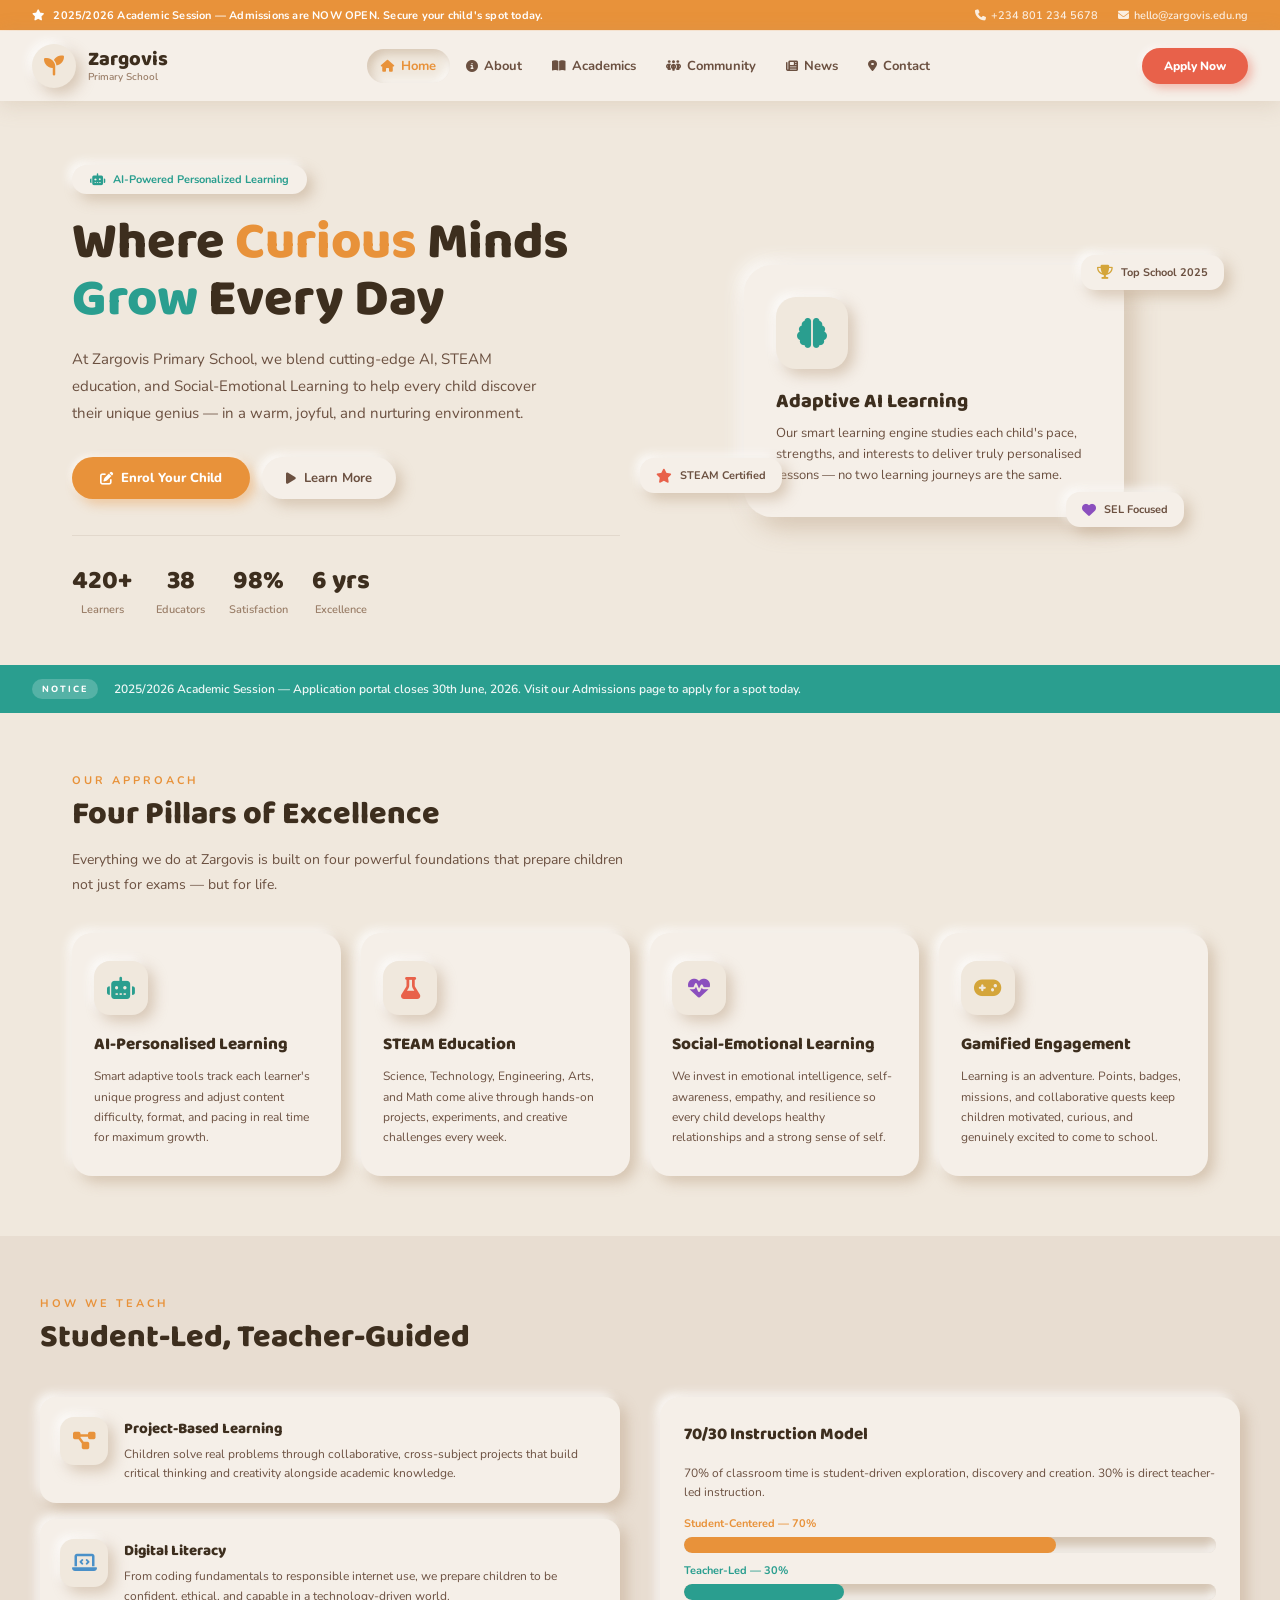
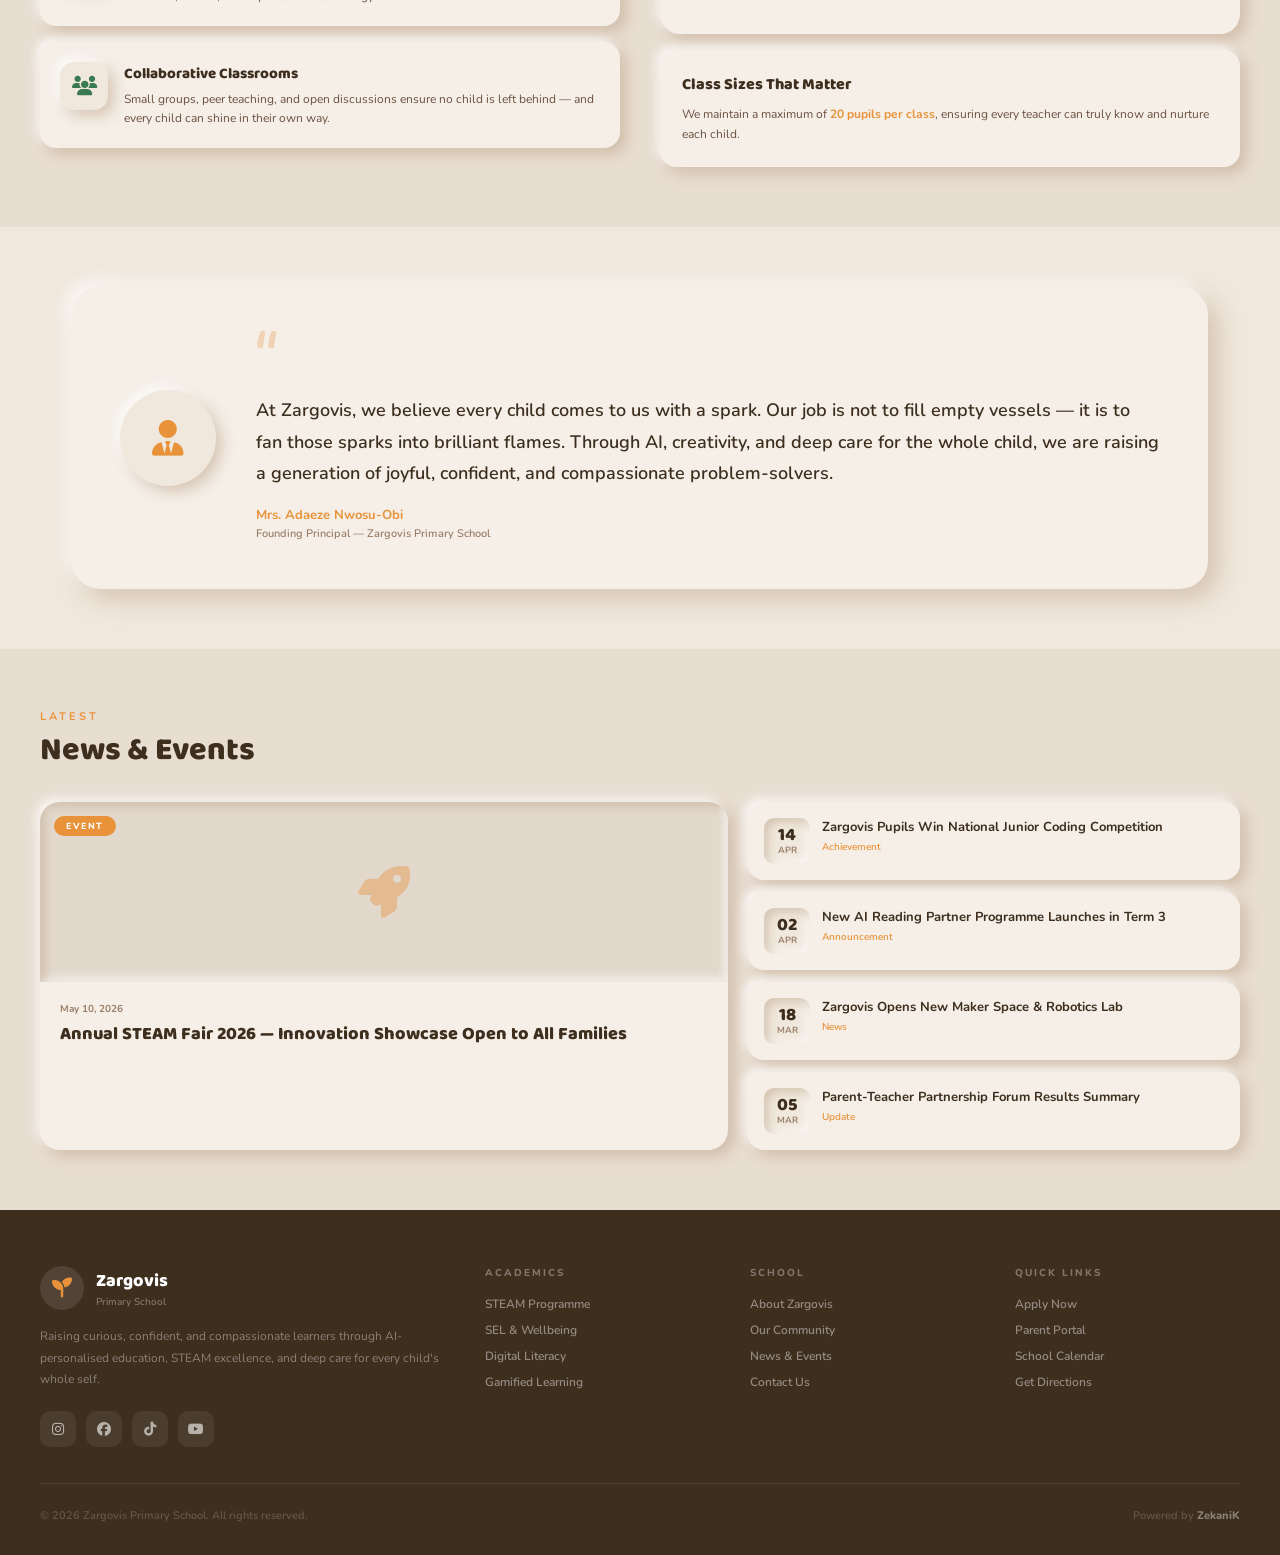
==== index.html @ d661b5c8 "Update and rename index (6).html to index.html" ====
<!DOCTYPE html>
<html lang="en">
<head>
<meta charset="UTF-8"/>
<meta name="viewport" content="width=device-width, initial-scale=1.0"/>
<title>Zargovis Primary School</title>
<link rel="preconnect" href="https://fonts.googleapis.com">
<link href="https://fonts.googleapis.com/css2?family=Nunito:wght@400;500;600;700;800;900&family=Baloo+2:wght@400;500;600;700;800&display=swap" rel="stylesheet">
<link rel="stylesheet" href="https://cdnjs.cloudflare.com/ajax/libs/font-awesome/6.5.0/css/all.min.css">

<style>
:root {
  --bg: #f0e8dd;
  --bg-deep: #e8ddd1;
  --surface: #f5efe8;
  --sunken: #e2d8cc;
  --shadow-light: rgba(255,255,255,0.85);
  --shadow-dark: rgba(180,150,120,0.45);

  --amber: #E8923A;
  --amber-dark: #c9771f;
  --coral: #E8614A;
  --coral-light: #f0836c;
  --teal: #2A9E8F;
  --teal-light: #3db8a8;
  --gold: #D4A53A;
  --gold-light: #e8c060;
  --sky: #4A90C8;
  --sky-light: #6aaee0;
  --plum: #8B4FBE;
  --plum-light: #a86ed4;
  --forest: #3A7A52;
  --forest-light: #52a870;

  --text: #3D2E1E;
  --text-med: #6B5040;
  --text-light: #9A7E68;

  --neu-radius: 16px;
  --neu-sm: 10px;
  --neu-lg: 24px;
  --nav-h: 70px;

  /* Neumorphism mixin values */
  --neu-out: 6px 6px 14px var(--shadow-dark), -4px -4px 10px var(--shadow-light);
  --neu-in: inset 4px 4px 10px var(--shadow-dark), inset -3px -3px 8px var(--shadow-light);
  --neu-out-lg: 10px 10px 24px var(--shadow-dark), -6px -6px 16px var(--shadow-light);
  --neu-press: inset 5px 5px 12px var(--shadow-dark), inset -3px -3px 8px var(--shadow-light);
}

*, *::before, *::after { box-sizing: border-box; margin: 0; padding: 0; }

html { scroll-behavior: smooth; }

body {
  font-family: 'Nunito', sans-serif;
  background: var(--bg);
  color: var(--text);
  overflow-x: hidden;
  min-height: 100vh;
}

/* ═══════════════════════════════════
   UTILITY
═══════════════════════════════════ */
.neu-card {
  background: var(--surface);
  border-radius: var(--neu-radius);
  box-shadow: var(--neu-out);
}
.neu-inset {
  background: var(--sunken);
  border-radius: var(--neu-sm);
  box-shadow: var(--neu-in);
}
.eyebrow {
  font-size: 11px;
  font-weight: 700;
  letter-spacing: 3px;
  text-transform: uppercase;
  color: var(--amber);
  margin-bottom: 8px;
}
.section-title {
  font-family: 'Baloo 2', cursive;
  font-size: 32px;
  font-weight: 800;
  color: var(--text);
  line-height: 1.2;
  margin-bottom: 12px;
}
.section-sub {
  font-size: 14px;
  color: var(--text-med);
  line-height: 1.8;
  max-width: 560px;
}
.btn-primary {
  display: inline-flex;
  align-items: center;
  gap: 8px;
  background: var(--amber);
  color: #fff;
  border: none;
  border-radius: 50px;
  padding: 12px 28px;
  font-family: 'Nunito', sans-serif;
  font-size: 13px;
  font-weight: 800;
  cursor: pointer;
  box-shadow: 5px 5px 12px rgba(232,146,58,0.4), -2px -2px 6px rgba(255,255,255,0.7);
  transition: all 0.2s;
  text-decoration: none;
}
.btn-primary:hover { background: var(--amber-dark); transform: translateY(-1px); box-shadow: 7px 7px 18px rgba(232,146,58,0.45), -3px -3px 8px rgba(255,255,255,0.7); }
.btn-primary:active { transform: translateY(0); box-shadow: var(--neu-press); }

.btn-ghost {
  display: inline-flex;
  align-items: center;
  gap: 8px;
  background: var(--surface);
  color: var(--text-med);
  border: none;
  border-radius: 50px;
  padding: 11px 24px;
  font-family: 'Nunito', sans-serif;
  font-size: 13px;
  font-weight: 700;
  cursor: pointer;
  box-shadow: var(--neu-out);
  transition: all 0.2s;
  text-decoration: none;
}
.btn-ghost:hover { color: var(--amber); transform: translateY(-1px); }
.btn-ghost:active { box-shadow: var(--neu-press); transform: translateY(0); }

/* ═══════════════════════════════════
   TOP BAR
═══════════════════════════════════ */
.top-bar {
  background: var(--amber);
  padding: 8px 32px;
  display: flex;
  align-items: center;
  justify-content: space-between;
  gap: 16px;
}
.top-bar-text {
  font-size: 11px;
  font-weight: 700;
  color: #fff;
  letter-spacing: 0.2px;
}
.top-bar-links {
  display: flex;
  align-items: center;
  gap: 20px;
}
.top-bar-links a {
  font-size: 11px;
  color: rgba(255,255,255,0.85);
  text-decoration: none;
  font-weight: 600;
  transition: color 0.2s;
  display: flex;
  align-items: center;
  gap: 5px;
}
.top-bar-links a:hover { color: #fff; }

/* ═══════════════════════════════════
   NAV
═══════════════════════════════════ */
.nav {
  background: var(--surface);
  height: var(--nav-h);
  padding: 0 32px;
  display: flex;
  align-items: center;
  justify-content: space-between;
  position: sticky;
  top: 0;
  z-index: 100;
  box-shadow: 0 4px 20px rgba(180,150,120,0.25), 0 -1px 0 rgba(255,255,255,0.8);
}

.nav-logo {
  display: flex;
  align-items: center;
  gap: 12px;
  cursor: pointer;
}
.nav-emblem {
  width: 44px;
  height: 44px;
  border-radius: 50%;
  background: var(--bg);
  box-shadow: var(--neu-out);
  display: flex;
  align-items: center;
  justify-content: center;
  flex-shrink: 0;
}
.nav-emblem i {
  color: var(--amber);
  font-size: 20px;
}
.nav-name {
  font-family: 'Baloo 2', cursive;
  font-size: 20px;
  font-weight: 800;
  color: var(--text);
  line-height: 1;
}
.nav-tagline {
  font-size: 10px;
  font-weight: 600;
  color: var(--text-light);
  margin-top: 1px;
}

.nav-links {
  display: flex;
  align-items: center;
  gap: 2px;
}
.nav-link {
  background: transparent;
  border: none;
  font-family: 'Nunito', sans-serif;
  font-size: 13px;
  font-weight: 700;
  color: var(--text-med);
  padding: 8px 14px;
  border-radius: 50px;
  cursor: pointer;
  transition: all 0.2s;
  display: flex;
  align-items: center;
  gap: 6px;
}
.nav-link:hover {
  background: var(--bg);
  color: var(--amber);
  box-shadow: var(--neu-out);
}
.nav-link.active {
  background: var(--bg);
  color: var(--amber);
  box-shadow: var(--neu-in);
}
.nav-link i { font-size: 12px; }

.nav-right {
  display: flex;
  align-items: center;
  gap: 10px;
}
.nav-enroll {
  background: var(--coral);
  color: #fff;
  border: none;
  border-radius: 50px;
  padding: 10px 22px;
  font-family: 'Nunito', sans-serif;
  font-size: 12px;
  font-weight: 800;
  cursor: pointer;
  box-shadow: 4px 4px 10px rgba(232,97,74,0.4), -2px -2px 6px rgba(255,255,255,0.7);
  transition: all 0.2s;
}
.nav-enroll:hover { background: var(--coral-light); transform: translateY(-1px); }

.nav-hamburger {
  display: none;
  flex-direction: column;
  gap: 5px;
  background: var(--bg);
  border: none;
  border-radius: var(--neu-sm);
  padding: 10px;
  cursor: pointer;
  box-shadow: var(--neu-out);
}
.hb-line { width: 20px; height: 2px; background: var(--text-med); border-radius: 2px; transition: all 0.3s; }
.nav-hamburger.open .hb-line:nth-child(1) { transform: translateY(7px) rotate(45deg); }
.nav-hamburger.open .hb-line:nth-child(2) { opacity: 0; }
.nav-hamburger.open .hb-line:nth-child(3) { transform: translateY(-7px) rotate(-45deg); }

.mobile-drawer {
  display: none;
  position: fixed;
  top: calc(var(--nav-h) + 36px);
  left: 0; right: 0;
  background: var(--surface);
  z-index: 99;
  padding: 16px 24px 24px;
  box-shadow: 0 12px 32px rgba(180,150,120,0.3);
  transform: translateY(-110%);
  transition: transform 0.3s ease;
}
.mobile-drawer.open { transform: translateY(0); }
.drawer-link {
  display: flex;
  align-items: center;
  gap: 10px;
  padding: 14px 16px;
  border-radius: var(--neu-sm);
  font-size: 14px;
  font-weight: 700;
  color: var(--text-med);
  cursor: pointer;
  border: none;
  background: transparent;
  font-family: 'Nunito', sans-serif;
  width: 100%;
  text-align: left;
  transition: all 0.2s;
}
.drawer-link:hover, .drawer-link.active { background: var(--bg); color: var(--amber); box-shadow: var(--neu-in); }
.drawer-link i { font-size: 14px; width: 20px; text-align: center; }

/* ═══════════════════════════════════
   PAGES
═══════════════════════════════════ */
.page { display: none; animation: pageIn 0.4s ease; }
.page.active { display: block; }
@keyframes pageIn { from { opacity: 0; transform: translateY(12px); } to { opacity: 1; transform: translateY(0); } }

/* ═══════════════════════════════════
   HOME PAGE
═══════════════════════════════════ */
.hero {
  padding: 64px 32px 48px;
  display: grid;
  grid-template-columns: 1fr 1fr;
  gap: 40px;
  align-items: center;
  max-width: 1200px;
  margin: 0 auto;
}
.hero-badge {
  display: inline-flex;
  align-items: center;
  gap: 8px;
  background: var(--surface);
  border-radius: 50px;
  padding: 7px 18px;
  font-size: 11px;
  font-weight: 700;
  color: var(--teal);
  box-shadow: var(--neu-out);
  margin-bottom: 20px;
}
.hero-badge i { font-size: 12px; }

.hero-title {
  font-family: 'Baloo 2', cursive;
  font-size: 52px;
  font-weight: 900;
  color: var(--text);
  line-height: 1.1;
  margin-bottom: 18px;
}
.hero-title .accent { color: var(--amber); }
.hero-title .accent2 { color: var(--teal); }

.hero-sub {
  font-size: 15px;
  color: var(--text-med);
  line-height: 1.8;
  margin-bottom: 30px;
  max-width: 480px;
}
.hero-actions {
  display: flex;
  gap: 12px;
  flex-wrap: wrap;
}
.hero-stats {
  display: flex;
  gap: 24px;
  margin-top: 36px;
  padding-top: 24px;
  border-top: 1px solid var(--sunken);
}
.hstat {
  text-align: center;
}
.hstat-n {
  font-family: 'Baloo 2', cursive;
  font-size: 26px;
  font-weight: 800;
  color: var(--text);
}
.hstat-l {
  font-size: 11px;
  color: var(--text-light);
  font-weight: 600;
}

.hero-visual {
  position: relative;
  display: flex;
  align-items: center;
  justify-content: center;
}
.hero-main-card {
  background: var(--surface);
  border-radius: 28px;
  box-shadow: var(--neu-out-lg);
  padding: 32px;
  width: 100%;
  max-width: 380px;
  position: relative;
}
.hero-card-icon {
  width: 72px;
  height: 72px;
  border-radius: 20px;
  background: var(--bg);
  box-shadow: var(--neu-out);
  display: flex;
  align-items: center;
  justify-content: center;
  font-size: 30px;
  margin-bottom: 16px;
}
.hero-card-title {
  font-family: 'Baloo 2', cursive;
  font-size: 20px;
  font-weight: 800;
  color: var(--text);
  margin-bottom: 6px;
}
.hero-card-sub { font-size: 13px; color: var(--text-med); line-height: 1.6; }

.float-chip {
  position: absolute;
  background: var(--surface);
  border-radius: 14px;
  box-shadow: var(--neu-out);
  padding: 10px 16px;
  display: flex;
  align-items: center;
  gap: 8px;
  font-size: 11px;
  font-weight: 700;
  color: var(--text-med);
  animation: floatBob 3s ease-in-out infinite;
}
.float-chip i { font-size: 14px; }
.float-chip:nth-child(2) { top: -12px; right: -20px; animation-delay: 0.5s; }
.float-chip:nth-child(3) { bottom: 20px; left: -24px; animation-delay: 1.2s; }
.float-chip:nth-child(4) { bottom: -12px; right: 20px; animation-delay: 0.8s; }
@keyframes floatBob { 0%,100%{transform:translateY(0);} 50%{transform:translateY(-6px);} }

/* PILLARS */
.pillars-section {
  padding: 60px 32px;
  max-width: 1200px;
  margin: 0 auto;
}
.pillars-grid {
  display: grid;
  grid-template-columns: repeat(4, 1fr);
  gap: 20px;
  margin-top: 36px;
}
.pillar-card {
  background: var(--surface);
  border-radius: 20px;
  box-shadow: var(--neu-out);
  padding: 28px 22px;
  transition: all 0.3s;
  cursor: default;
}
.pillar-card:hover {
  transform: translateY(-4px);
  box-shadow: var(--neu-out-lg);
}
.pillar-icon {
  width: 54px;
  height: 54px;
  border-radius: 16px;
  background: var(--bg);
  box-shadow: var(--neu-out);
  display: flex;
  align-items: center;
  justify-content: center;
  font-size: 22px;
  margin-bottom: 16px;
}
.pillar-title {
  font-family: 'Baloo 2', cursive;
  font-size: 17px;
  font-weight: 800;
  color: var(--text);
  margin-bottom: 8px;
}
.pillar-desc { font-size: 12px; color: var(--text-med); line-height: 1.7; }

/* ANNOUNCEMENT BAND */
.ann-band {
  background: var(--teal);
  padding: 14px 32px;
  display: flex;
  align-items: center;
  gap: 16px;
  overflow: hidden;
}
.ann-label {
  font-size: 9px;
  font-weight: 800;
  background: rgba(255,255,255,0.2);
  color: #fff;
  padding: 4px 10px;
  border-radius: 50px;
  letter-spacing: 2px;
  text-transform: uppercase;
  flex-shrink: 0;
}
.ann-text {
  font-size: 12px;
  font-weight: 600;
  color: rgba(255,255,255,0.92);
  white-space: nowrap;
  overflow: hidden;
  text-overflow: ellipsis;
}

/* LEARNING APPROACH */
.approach-section {
  padding: 60px 32px;
  background: var(--bg-deep);
}
.approach-inner {
  max-width: 1200px;
  margin: 0 auto;
}
.approach-grid {
  display: grid;
  grid-template-columns: 1fr 1fr;
  gap: 40px;
  margin-top: 40px;
  align-items: start;
}
.approach-items {
  display: flex;
  flex-direction: column;
  gap: 16px;
}
.approach-item {
  background: var(--surface);
  border-radius: var(--neu-radius);
  box-shadow: var(--neu-out);
  padding: 20px;
  display: flex;
  gap: 16px;
  align-items: flex-start;
  transition: all 0.25s;
}
.approach-item:hover { transform: translateX(4px); }
.ai-icon-wrap {
  width: 48px;
  height: 48px;
  border-radius: 14px;
  background: var(--bg);
  box-shadow: var(--neu-out);
  display: flex;
  align-items: center;
  justify-content: center;
  font-size: 20px;
  flex-shrink: 0;
}
.ai-title {
  font-family: 'Baloo 2', cursive;
  font-size: 15px;
  font-weight: 800;
  color: var(--text);
  margin-bottom: 4px;
}
.ai-desc { font-size: 12px; color: var(--text-med); line-height: 1.6; }

.approach-visual-stack {
  display: flex;
  flex-direction: column;
  gap: 16px;
}
.ratio-card {
  background: var(--surface);
  border-radius: 20px;
  box-shadow: var(--neu-out);
  padding: 24px;
}
.ratio-title {
  font-family: 'Baloo 2', cursive;
  font-size: 17px;
  font-weight: 800;
  color: var(--text);
  margin-bottom: 16px;
}
.ratio-bar-wrap {
  background: var(--sunken);
  border-radius: 50px;
  box-shadow: var(--neu-in);
  height: 16px;
  overflow: hidden;
  margin-bottom: 10px;
}
.ratio-bar-fill {
  height: 100%;
  border-radius: 50px;
  background: var(--amber);
  transition: width 1.5s ease;
}
.ratio-labels {
  display: flex;
  justify-content: space-between;
  font-size: 11px;
  font-weight: 700;
}

/* PRINCIPAL QUOTE */
.principal-section {
  padding: 60px 32px;
  max-width: 1200px;
  margin: 0 auto;
}
.principal-card {
  background: var(--surface);
  border-radius: 28px;
  box-shadow: var(--neu-out-lg);
  padding: 48px;
  display: flex;
  gap: 40px;
  align-items: center;
}
.principal-avatar {
  width: 96px;
  height: 96px;
  border-radius: 50%;
  background: var(--bg);
  box-shadow: var(--neu-out);
  display: flex;
  align-items: center;
  justify-content: center;
  font-size: 36px;
  flex-shrink: 0;
}
.quote-mark {
  font-family: 'Baloo 2', cursive;
  font-size: 80px;
  color: var(--amber);
  opacity: 0.3;
  line-height: 0.6;
  margin-bottom: 12px;
}
.quote-text {
  font-size: 18px;
  color: var(--text);
  line-height: 1.75;
  font-weight: 600;
  margin-bottom: 16px;
}
.quote-attr { font-size: 13px; font-weight: 700; color: var(--amber); }
.quote-role { font-size: 11px; color: var(--text-light); font-weight: 600; margin-top: 2px; }

/* NEWS SECTION */
.news-section {
  padding: 60px 32px;
  background: var(--bg-deep);
}
.news-inner {
  max-width: 1200px;
  margin: 0 auto;
}
.news-grid {
  display: grid;
  grid-template-columns: 1.4fr 1fr;
  gap: 20px;
  margin-top: 32px;
}
.news-feature {
  background: var(--surface);
  border-radius: 20px;
  box-shadow: var(--neu-out);
  overflow: hidden;
  cursor: pointer;
  transition: all 0.25s;
}
.news-feature:hover { transform: translateY(-3px); box-shadow: var(--neu-out-lg); }
.news-feature-img {
  height: 180px;
  background: var(--sunken);
  box-shadow: var(--neu-in);
  display: flex;
  align-items: center;
  justify-content: center;
  position: relative;
  overflow: hidden;
}
.news-cat-badge {
  position: absolute;
  top: 14px;
  left: 14px;
  background: var(--amber);
  color: #fff;
  font-size: 9px;
  font-weight: 800;
  letter-spacing: 1.5px;
  text-transform: uppercase;
  padding: 4px 12px;
  border-radius: 50px;
}
.news-feature-body { padding: 20px; }
.news-date { font-size: 10px; font-weight: 700; color: var(--text-light); margin-bottom: 6px; }
.news-title { font-family: 'Baloo 2', cursive; font-size: 18px; font-weight: 800; color: var(--text); line-height: 1.35; }

.news-list { display: flex; flex-direction: column; gap: 12px; }
.news-item {
  background: var(--surface);
  border-radius: var(--neu-radius);
  box-shadow: var(--neu-out);
  padding: 16px;
  display: flex;
  gap: 12px;
  align-items: flex-start;
  cursor: pointer;
  transition: all 0.2s;
}
.news-item:hover { transform: translateX(3px); }
.news-date-pill {
  background: var(--bg);
  box-shadow: var(--neu-in);
  border-radius: 10px;
  padding: 8px 10px;
  text-align: center;
  flex-shrink: 0;
  min-width: 46px;
}
.news-day { font-family: 'Baloo 2', cursive; font-size: 18px; font-weight: 800; color: var(--text); line-height: 1; }
.news-mon { font-size: 9px; font-weight: 700; color: var(--text-light); text-transform: uppercase; }
.news-item-title { font-size: 13px; font-weight: 700; color: var(--text); line-height: 1.45; }
.news-item-cat { font-size: 10px; font-weight: 600; color: var(--amber); margin-top: 3px; }

/* ═══════════════════════════════════
   ABOUT PAGE
═══════════════════════════════════ */
.page-hero {
  padding: 64px 32px 48px;
  max-width: 1200px;
  margin: 0 auto;
}
.page-hero-card {
  background: var(--surface);
  border-radius: 28px;
  box-shadow: var(--neu-out-lg);
  padding: 56px;
  display: grid;
  grid-template-columns: 1fr 1fr;
  gap: 48px;
  align-items: center;
}
.about-icon-hero {
  width: 90px;
  height: 90px;
  border-radius: 28px;
  background: var(--bg);
  box-shadow: var(--neu-out);
  display: flex;
  align-items: center;
  justify-content: center;
  font-size: 40px;
  margin-bottom: 20px;
}
.about-title {
  font-family: 'Baloo 2', cursive;
  font-size: 42px;
  font-weight: 900;
  color: var(--text);
  line-height: 1.15;
  margin-bottom: 16px;
}
.about-title span { color: var(--amber); }
.about-body { font-size: 14px; color: var(--text-med); line-height: 1.85; }

.values-section {
  padding: 48px 32px;
  background: var(--bg-deep);
}
.values-inner { max-width: 1200px; margin: 0 auto; }
.values-grid {
  display: grid;
  grid-template-columns: repeat(3, 1fr);
  gap: 20px;
  margin-top: 32px;
}
.value-card {
  background: var(--surface);
  border-radius: 20px;
  box-shadow: var(--neu-out);
  padding: 28px;
  transition: all 0.25s;
}
.value-card:hover { transform: translateY(-3px); box-shadow: var(--neu-out-lg); }
.value-icon {
  width: 52px;
  height: 52px;
  border-radius: 16px;
  background: var(--bg);
  box-shadow: var(--neu-out);
  display: flex;
  align-items: center;
  justify-content: center;
  font-size: 22px;
  margin-bottom: 14px;
}
.value-title {
  font-family: 'Baloo 2', cursive;
  font-size: 17px;
  font-weight: 800;
  color: var(--text);
  margin-bottom: 8px;
}
.value-desc { font-size: 12px; color: var(--text-med); line-height: 1.7; }

.team-section {
  padding: 60px 32px;
  max-width: 1200px;
  margin: 0 auto;
}
.team-grid {
  display: grid;
  grid-template-columns: repeat(4, 1fr);
  gap: 20px;
  margin-top: 32px;
}
.team-card {
  background: var(--surface);
  border-radius: 20px;
  box-shadow: var(--neu-out);
  padding: 24px;
  text-align: center;
  transition: all 0.25s;
}
.team-card:hover { transform: translateY(-3px); box-shadow: var(--neu-out-lg); }
.team-avatar {
  width: 72px;
  height: 72px;
  border-radius: 50%;
  background: var(--bg);
  box-shadow: var(--neu-out);
  margin: 0 auto 14px;
  display: flex;
  align-items: center;
  justify-content: center;
  font-size: 28px;
}
.team-name {
  font-family: 'Baloo 2', cursive;
  font-size: 15px;
  font-weight: 800;
  color: var(--text);
  margin-bottom: 3px;
}
.team-role { font-size: 11px; color: var(--amber); font-weight: 700; }

/* ═══════════════════════════════════
   ACADEMICS PAGE
═══════════════════════════════════ */
.acad-hero-section {
  padding: 60px 32px 48px;
  max-width: 1200px;
  margin: 0 auto;
}
.acad-hero-grid {
  display: grid;
  grid-template-columns: 1fr 1fr;
  gap: 40px;
  align-items: center;
}
.acad-feature-cards {
  display: grid;
  grid-template-columns: 1fr 1fr;
  gap: 16px;
}
.acad-mini-card {
  background: var(--surface);
  border-radius: var(--neu-radius);
  box-shadow: var(--neu-out);
  padding: 20px;
  transition: all 0.25s;
}
.acad-mini-card:hover { transform: translateY(-2px); box-shadow: var(--neu-out-lg); }
.acad-mini-icon {
  width: 44px;
  height: 44px;
  border-radius: 12px;
  background: var(--bg);
  box-shadow: var(--neu-out);
  display: flex;
  align-items: center;
  justify-content: center;
  font-size: 18px;
  margin-bottom: 10px;
}
.acad-mini-title {
  font-family: 'Baloo 2', cursive;
  font-size: 14px;
  font-weight: 800;
  color: var(--text);
  margin-bottom: 4px;
}
.acad-mini-sub { font-size: 11px; color: var(--text-med); line-height: 1.6; }

.steam-section {
  padding: 60px 32px;
  background: var(--bg-deep);
}
.steam-inner { max-width: 1200px; margin: 0 auto; }
.steam-grid {
  display: grid;
  grid-template-columns: repeat(5, 1fr);
  gap: 16px;
  margin-top: 32px;
}
.steam-card {
  background: var(--surface);
  border-radius: 20px;
  box-shadow: var(--neu-out);
  padding: 24px 18px;
  text-align: center;
  transition: all 0.25s;
}
.steam-card:hover { transform: translateY(-4px); box-shadow: var(--neu-out-lg); }
.steam-letter {
  font-family: 'Baloo 2', cursive;
  font-size: 40px;
  font-weight: 900;
  margin-bottom: 4px;
}
.steam-card-title {
  font-size: 12px;
  font-weight: 800;
  color: var(--text-med);
  margin-bottom: 8px;
}
.steam-icon-bg {
  width: 48px;
  height: 48px;
  border-radius: 14px;
  background: var(--bg);
  box-shadow: var(--neu-out);
  margin: 10px auto;
  display: flex;
  align-items: center;
  justify-content: center;
  font-size: 20px;
}
.steam-desc { font-size: 11px; color: var(--text-med); line-height: 1.6; }

.sel-section {
  padding: 60px 32px;
  max-width: 1200px;
  margin: 0 auto;
}
.sel-grid {
  display: grid;
  grid-template-columns: 1fr 1fr;
  gap: 32px;
  margin-top: 36px;
  align-items: start;
}
.sel-items { display: flex; flex-direction: column; gap: 14px; }
.sel-item {
  background: var(--surface);
  border-radius: var(--neu-radius);
  box-shadow: var(--neu-out);
  padding: 18px 20px;
  display: flex;
  gap: 14px;
  align-items: center;
}
.sel-dot {
  width: 10px;
  height: 10px;
  border-radius: 50%;
  background: var(--amber);
  box-shadow: 0 0 0 4px rgba(232,146,58,0.15);
  flex-shrink: 0;
}
.sel-item-text { font-size: 13px; font-weight: 700; color: var(--text-med); }

.gamification-card {
  background: var(--surface);
  border-radius: 20px;
  box-shadow: var(--neu-out);
  padding: 28px;
}
.gamif-title {
  font-family: 'Baloo 2', cursive;
  font-size: 19px;
  font-weight: 800;
  color: var(--text);
  margin-bottom: 6px;
}
.gamif-sub { font-size: 12px; color: var(--text-med); margin-bottom: 20px; line-height: 1.6; }
.badge-row { display: flex; gap: 10px; flex-wrap: wrap; }
.badge-pill {
  background: var(--bg);
  box-shadow: var(--neu-out);
  border-radius: 50px;
  padding: 8px 16px;
  font-size: 12px;
  font-weight: 700;
  display: flex;
  align-items: center;
  gap: 6px;
}
.badge-pill i { font-size: 13px; }

/* ═══════════════════════════════════
   COMMUNITY PAGE
═══════════════════════════════════ */
.community-section {
  padding: 60px 32px;
  max-width: 1200px;
  margin: 0 auto;
}
.clubs-grid {
  display: grid;
  grid-template-columns: repeat(3, 1fr);
  gap: 20px;
  margin-top: 32px;
}
.club-card {
  background: var(--surface);
  border-radius: 20px;
  box-shadow: var(--neu-out);
  padding: 28px;
  transition: all 0.25s;
}
.club-card:hover { transform: translateY(-3px); box-shadow: var(--neu-out-lg); }
.club-icon-wrap {
  width: 60px;
  height: 60px;
  border-radius: 18px;
  background: var(--bg);
  box-shadow: var(--neu-out);
  display: flex;
  align-items: center;
  justify-content: center;
  font-size: 26px;
  margin-bottom: 14px;
}
.club-title {
  font-family: 'Baloo 2', cursive;
  font-size: 17px;
  font-weight: 800;
  color: var(--text);
  margin-bottom: 6px;
}
.club-desc { font-size: 12px; color: var(--text-med); line-height: 1.7; margin-bottom: 14px; }
.club-members { font-size: 11px; font-weight: 700; color: var(--teal); display: flex; align-items: center; gap: 5px; }

.social-block-section {
  padding: 48px 32px;
  background: var(--bg-deep);
}
.social-inner { max-width: 1200px; margin: 0 auto; }
.social-grid { display: grid; grid-template-columns: repeat(4, 1fr); gap: 16px; margin-top: 28px; }
.social-card {
  background: var(--surface);
  border-radius: var(--neu-radius);
  box-shadow: var(--neu-out);
  padding: 20px;
  text-align: center;
  cursor: pointer;
  transition: all 0.25s;
  text-decoration: none;
}
.social-card:hover { transform: translateY(-3px); box-shadow: var(--neu-out-lg); }
.social-icon-wrap {
  width: 52px;
  height: 52px;
  border-radius: 16px;
  background: var(--bg);
  box-shadow: var(--neu-out);
  margin: 0 auto 10px;
  display: flex;
  align-items: center;
  justify-content: center;
  font-size: 22px;
}
.social-name { font-size: 13px; font-weight: 800; color: var(--text); }
.social-handle { font-size: 11px; color: var(--text-light); font-weight: 600; margin-top: 2px; }

/* ═══════════════════════════════════
   NEWS PAGE
═══════════════════════════════════ */
.news-page-section {
  padding: 60px 32px;
  max-width: 1200px;
  margin: 0 auto;
}
.news-full-grid {
  display: grid;
  grid-template-columns: repeat(3, 1fr);
  gap: 20px;
  margin-top: 32px;
}
.news-card {
  background: var(--surface);
  border-radius: 20px;
  box-shadow: var(--neu-out);
  overflow: hidden;
  cursor: pointer;
  transition: all 0.25s;
}
.news-card:hover { transform: translateY(-3px); box-shadow: var(--neu-out-lg); }
.news-card-img {
  height: 140px;
  background: var(--sunken);
  box-shadow: var(--neu-in);
  display: flex;
  align-items: center;
  justify-content: center;
  font-size: 40px;
  position: relative;
}
.news-card-body { padding: 18px; }
.nc-cat { font-size: 9px; font-weight: 800; letter-spacing: 1.5px; text-transform: uppercase; color: var(--amber); margin-bottom: 5px; }
.nc-title { font-family: 'Baloo 2', cursive; font-size: 16px; font-weight: 800; color: var(--text); line-height: 1.35; margin-bottom: 6px; }
.nc-date { font-size: 10px; color: var(--text-light); font-weight: 600; }

.events-section {
  padding: 48px 32px;
  background: var(--bg-deep);
}
.events-inner { max-width: 1200px; margin: 0 auto; }
.events-list { display: flex; flex-direction: column; gap: 14px; margin-top: 28px; }
.event-item {
  background: var(--surface);
  border-radius: var(--neu-radius);
  box-shadow: var(--neu-out);
  padding: 20px 24px;
  display: flex;
  gap: 20px;
  align-items: center;
  cursor: pointer;
  transition: all 0.2s;
}
.event-item:hover { transform: translateX(4px); }
.event-date-box {
  background: var(--bg);
  box-shadow: var(--neu-in);
  border-radius: 14px;
  padding: 12px 16px;
  text-align: center;
  flex-shrink: 0;
  min-width: 60px;
}
.event-day { font-family: 'Baloo 2', cursive; font-size: 24px; font-weight: 900; color: var(--amber); line-height: 1; }
.event-mon { font-size: 10px; font-weight: 800; color: var(--text-light); text-transform: uppercase; margin-top: 2px; }
.event-title { font-family: 'Baloo 2', cursive; font-size: 17px; font-weight: 800; color: var(--text); margin-bottom: 4px; }
.event-meta { font-size: 12px; color: var(--text-med); font-weight: 600; display: flex; align-items: center; gap: 8px; }
.event-tag {
  background: var(--bg);
  box-shadow: var(--neu-out);
  border-radius: 50px;
  padding: 5px 14px;
  font-size: 10px;
  font-weight: 800;
  color: var(--teal);
  margin-left: auto;
}

/* ═══════════════════════════════════
   CONTACT PAGE
═══════════════════════════════════ */
.contact-section {
  padding: 60px 32px;
  max-width: 1200px;
  margin: 0 auto;
}
.contact-grid {
  display: grid;
  grid-template-columns: 1fr 1.2fr;
  gap: 32px;
  margin-top: 36px;
}
.contact-info { display: flex; flex-direction: column; gap: 16px; }
.contact-info-card {
  background: var(--surface);
  border-radius: var(--neu-radius);
  box-shadow: var(--neu-out);
  padding: 20px;
  display: flex;
  gap: 14px;
  align-items: flex-start;
}
.ci-icon {
  width: 46px;
  height: 46px;
  border-radius: 14px;
  background: var(--bg);
  box-shadow: var(--neu-out);
  display: flex;
  align-items: center;
  justify-content: center;
  font-size: 18px;
  flex-shrink: 0;
}
.ci-label { font-size: 10px; font-weight: 700; color: var(--text-light); letter-spacing: 1px; text-transform: uppercase; margin-bottom: 3px; }
.ci-value { font-size: 13px; font-weight: 700; color: var(--text); }

.contact-form-card {
  background: var(--surface);
  border-radius: 24px;
  box-shadow: var(--neu-out-lg);
  padding: 36px;
}
.form-title {
  font-family: 'Baloo 2', cursive;
  font-size: 22px;
  font-weight: 800;
  color: var(--text);
  margin-bottom: 6px;
}
.form-sub { font-size: 13px; color: var(--text-med); margin-bottom: 24px; }
.form-row { display: grid; grid-template-columns: 1fr 1fr; gap: 16px; }
.form-group { margin-bottom: 16px; }
.form-group.full { grid-column: 1 / -1; }
.form-label { font-size: 11px; font-weight: 800; color: var(--text-med); letter-spacing: 0.5px; text-transform: uppercase; margin-bottom: 7px; display: block; }
.form-input, .form-textarea {
  width: 100%;
  background: var(--bg);
  border: none;
  border-radius: var(--neu-sm);
  box-shadow: var(--neu-in);
  padding: 12px 16px;
  font-family: 'Nunito', sans-serif;
  font-size: 13px;
  font-weight: 600;
  color: var(--text);
  outline: none;
  transition: box-shadow 0.2s;
}
.form-input:focus, .form-textarea:focus {
  box-shadow: inset 5px 5px 12px rgba(180,150,120,0.5), inset -3px -3px 8px rgba(255,255,255,0.9), 0 0 0 2px rgba(232,146,58,0.3);
}
.form-input::placeholder, .form-textarea::placeholder { color: var(--text-light); }
.form-textarea { resize: vertical; min-height: 100px; }

/* ═══════════════════════════════════
   ADMISSIONS PAGE
═══════════════════════════════════ */
.admissions-section {
  padding: 60px 32px;
  max-width: 1200px;
  margin: 0 auto;
}
.steps-grid {
  display: grid;
  grid-template-columns: repeat(4, 1fr);
  gap: 20px;
  margin-top: 36px;
  position: relative;
}
.step-card {
  background: var(--surface);
  border-radius: 20px;
  box-shadow: var(--neu-out);
  padding: 24px 20px;
  text-align: center;
  position: relative;
  transition: all 0.25s;
}
.step-card:hover { transform: translateY(-3px); box-shadow: var(--neu-out-lg); }
.step-num {
  width: 48px;
  height: 48px;
  border-radius: 50%;
  background: var(--bg);
  box-shadow: var(--neu-out);
  display: flex;
  align-items: center;
  justify-content: center;
  font-family: 'Baloo 2', cursive;
  font-size: 20px;
  font-weight: 900;
  color: var(--amber);
  margin: 0 auto 14px;
}
.step-title {
  font-family: 'Baloo 2', cursive;
  font-size: 16px;
  font-weight: 800;
  color: var(--text);
  margin-bottom: 8px;
}
.step-desc { font-size: 12px; color: var(--text-med); line-height: 1.65; }

.fees-section {
  padding: 48px 32px;
  background: var(--bg-deep);
}
.fees-inner { max-width: 1200px; margin: 0 auto; }
.fees-grid {
  display: grid;
  grid-template-columns: repeat(3, 1fr);
  gap: 20px;
  margin-top: 28px;
}
.fee-card {
  background: var(--surface);
  border-radius: 20px;
  box-shadow: var(--neu-out);
  padding: 28px;
  transition: all 0.25s;
}
.fee-card:hover { transform: translateY(-3px); box-shadow: var(--neu-out-lg); }
.fee-tier { font-size: 10px; font-weight: 800; letter-spacing: 2px; text-transform: uppercase; color: var(--amber); margin-bottom: 6px; }
.fee-level { font-family: 'Baloo 2', cursive; font-size: 20px; font-weight: 800; color: var(--text); margin-bottom: 4px; }
.fee-amount { font-family: 'Baloo 2', cursive; font-size: 32px; font-weight: 900; color: var(--teal); margin-bottom: 4px; }
.fee-period { font-size: 11px; color: var(--text-light); font-weight: 600; margin-bottom: 16px; }
.fee-items { display: flex; flex-direction: column; gap: 8px; }
.fee-item { font-size: 12px; color: var(--text-med); font-weight: 600; display: flex; align-items: center; gap: 8px; }
.fee-item i { color: var(--teal); font-size: 11px; }

/* ═══════════════════════════════════
   FOOTER
═══════════════════════════════════ */
.footer {
  background: var(--text);
  padding: 56px 32px 32px;
}
.footer-grid {
  max-width: 1200px;
  margin: 0 auto;
  display: grid;
  grid-template-columns: 1.8fr 1fr 1fr 1fr;
  gap: 40px;
  padding-bottom: 36px;
  border-bottom: 1px solid rgba(255,255,255,0.08);
}
.f-logo-wrap { display: flex; align-items: center; gap: 12px; margin-bottom: 16px; }
.f-emblem {
  width: 44px;
  height: 44px;
  border-radius: 50%;
  background: rgba(255,255,255,0.1);
  display: flex;
  align-items: center;
  justify-content: center;
}
.f-emblem i { color: var(--amber); font-size: 20px; }
.f-school-name { font-family: 'Baloo 2', cursive; font-size: 18px; font-weight: 800; color: #fff; }
.f-tagline { font-size: 10px; color: rgba(255,255,255,0.35); font-weight: 600; }
.f-desc { font-size: 12px; color: rgba(255,255,255,0.4); line-height: 1.8; margin-bottom: 20px; }
.f-socials { display: flex; gap: 10px; }
.f-social-btn {
  width: 36px;
  height: 36px;
  border-radius: 10px;
  background: rgba(255,255,255,0.07);
  display: flex;
  align-items: center;
  justify-content: center;
  cursor: pointer;
  transition: all 0.2s;
  text-decoration: none;
}
.f-social-btn:hover { background: var(--amber); }
.f-social-btn i { color: rgba(255,255,255,0.6); font-size: 14px; }
.f-social-btn:hover i { color: #fff; }
.f-col-title { font-size: 10px; font-weight: 800; letter-spacing: 2px; text-transform: uppercase; color: rgba(255,255,255,0.35); margin-bottom: 16px; }
.f-links { display: flex; flex-direction: column; gap: 10px; }
.f-links button {
  background: transparent;
  border: none;
  font-family: 'Nunito', sans-serif;
  font-size: 12px;
  font-weight: 600;
  color: rgba(255,255,255,0.45);
  cursor: pointer;
  text-align: left;
  padding: 0;
  transition: color 0.2s;
}
.f-links button:hover { color: var(--amber); }
.f-bottom {
  max-width: 1200px;
  margin: 24px auto 0;
  display: flex;
  justify-content: space-between;
  align-items: center;
}
.f-copy { font-size: 11px; color: rgba(255,255,255,0.2); font-weight: 600; }
.f-powered { font-size: 11px; color: rgba(255,255,255,0.2); font-weight: 600; }
.f-powered span { color: rgba(255,255,255,0.4); font-weight: 800; }

/* ═══════════════════════════════════
   RESPONSIVE
═══════════════════════════════════ */
@media (max-width: 1024px) {
  .pillars-grid { grid-template-columns: repeat(2, 1fr); }
  .steam-grid { grid-template-columns: repeat(3, 1fr); }
  .team-grid { grid-template-columns: repeat(2, 1fr); }
  .footer-grid { grid-template-columns: 1fr 1fr; }
}

@media (max-width: 768px) {
  .nav-links, .nav-right { display: none; }
  .nav-hamburger { display: flex; }
  .mobile-drawer { display: block; }
  .top-bar-links { display: none; }
  .hero { grid-template-columns: 1fr; padding: 40px 20px 32px; }
  .hero-visual { display: none; }
  .hero-title { font-size: 36px; }
  .pillars-grid { grid-template-columns: 1fr; }
  .approach-grid, .news-grid, .page-hero-card, .contact-grid, .acad-hero-grid, .sel-grid { grid-template-columns: 1fr; }
  .steam-grid, .team-grid, .clubs-grid, .fees-grid, .steps-grid { grid-template-columns: 1fr 1fr; }
  .news-full-grid, .social-grid { grid-template-columns: 1fr 1fr; }
  .footer-grid { grid-template-columns: 1fr; }
  .form-row { grid-template-columns: 1fr; }
  .values-grid { grid-template-columns: 1fr; }
  .principal-card { flex-direction: column; padding: 32px 24px; }
  .page-hero-card { padding: 32px 24px; }
  .about-title { font-size: 32px; }
  .nav { padding: 0 20px; }
}

@media (max-width: 480px) {
  .steam-grid, .team-grid, .clubs-grid, .fees-grid, .steps-grid, .news-full-grid, .social-grid { grid-template-columns: 1fr; }
  .hero-stats { flex-direction: column; gap: 12px; }
  .section-title { font-size: 26px; }
}
</style>
</head>
<body>

<!-- TOP BAR -->
<div class="top-bar">
  <div class="top-bar-text">
    <i class="fa-solid fa-star" style="margin-right:6px;"></i>
    2025/2026 Academic Session — Admissions are NOW OPEN. Secure your child's spot today.
  </div>
  <div class="top-bar-links">
    <a href="#"><i class="fa-solid fa-phone"></i> +234 801 234 5678</a>
    <a href="#"><i class="fa-solid fa-envelope"></i> hello@zargovis.edu.ng</a>
  </div>
</div>

<!-- NAV -->
<nav class="nav">
  <div class="nav-logo" onclick="showPage('home')">
    <div class="nav-emblem"><i class="fa-solid fa-seedling"></i></div>
    <div>
      <div class="nav-name">Zargovis</div>
      <div class="nav-tagline">Primary School</div>
    </div>
  </div>

  <div class="nav-links">
    <button class="nav-link active" onclick="showPage('home')" id="nav-home">
      <i class="fa-solid fa-house"></i> Home
    </button>
    <button class="nav-link" onclick="showPage('about')" id="nav-about">
      <i class="fa-solid fa-circle-info"></i> About
    </button>
    <button class="nav-link" onclick="showPage('academics')" id="nav-academics">
      <i class="fa-solid fa-book-open"></i> Academics
    </button>
    <button class="nav-link" onclick="showPage('community')" id="nav-community">
      <i class="fa-solid fa-people-group"></i> Community
    </button>
    <button class="nav-link" onclick="showPage('news')" id="nav-news">
      <i class="fa-solid fa-newspaper"></i> News
    </button>
    <button class="nav-link" onclick="showPage('contact')" id="nav-contact">
      <i class="fa-solid fa-location-dot"></i> Contact
    </button>
  </div>

  <div class="nav-right">
    <button class="nav-enroll" onclick="showPage('admissions')">Apply Now</button>
  </div>

  <button class="nav-hamburger" id="hamburger" onclick="toggleDrawer()">
    <div class="hb-line"></div>
    <div class="hb-line"></div>
    <div class="hb-line"></div>
  </button>
</nav>

<!-- MOBILE DRAWER -->
<div class="mobile-drawer" id="mobileDrawer">
  <button class="drawer-link active" onclick="showPage('home');closeDrawer()" id="drawer-home"><i class="fa-solid fa-house"></i> Home</button>
  <button class="drawer-link" onclick="showPage('about');closeDrawer()" id="drawer-about"><i class="fa-solid fa-circle-info"></i> About</button>
  <button class="drawer-link" onclick="showPage('academics');closeDrawer()" id="drawer-academics"><i class="fa-solid fa-book-open"></i> Academics</button>
  <button class="drawer-link" onclick="showPage('community');closeDrawer()" id="drawer-community"><i class="fa-solid fa-people-group"></i> Community</button>
  <button class="drawer-link" onclick="showPage('news');closeDrawer()" id="drawer-news"><i class="fa-solid fa-newspaper"></i> News</button>
  <button class="drawer-link" onclick="showPage('contact');closeDrawer()" id="drawer-contact"><i class="fa-solid fa-location-dot"></i> Contact</button>
  <button class="drawer-link" onclick="showPage('admissions');closeDrawer()" id="drawer-admissions" style="color:var(--amber);"><i class="fa-solid fa-pen-to-square"></i> Apply Now</button>
</div>


<!-- ══════════════════════════════════
     HOME PAGE
══════════════════════════════════ -->
<div class="page active" id="page-home">

  <!-- HERO -->
  <div style="background:var(--bg);">
    <div class="hero">
      <div>
        <div class="hero-badge">
          <i class="fa-solid fa-robot" style="color:var(--teal);"></i>
          AI-Powered Personalized Learning
        </div>
        <h1 class="hero-title">
          Where <span class="accent">Curious</span> Minds<br>
          <span class="accent2">Grow</span> Every Day
        </h1>
        <p class="hero-sub">
          At Zargovis Primary School, we blend cutting-edge AI, STEAM education, and Social-Emotional Learning to help every child discover their unique genius — in a warm, joyful, and nurturing environment.
        </p>
        <div class="hero-actions">
          <button class="btn-primary" onclick="showPage('admissions')">
            <i class="fa-solid fa-pen-to-square"></i> Enrol Your Child
          </button>
          <button class="btn-ghost" onclick="showPage('about')">
            <i class="fa-solid fa-play"></i> Learn More
          </button>
        </div>
        <div class="hero-stats">
          <div class="hstat">
            <div class="hstat-n">420+</div>
            <div class="hstat-l">Learners</div>
          </div>
          <div class="hstat">
            <div class="hstat-n">38</div>
            <div class="hstat-l">Educators</div>
          </div>
          <div class="hstat">
            <div class="hstat-n">98%</div>
            <div class="hstat-l">Satisfaction</div>
          </div>
          <div class="hstat">
            <div class="hstat-n">6 yrs</div>
            <div class="hstat-l">Excellence</div>
          </div>
        </div>
      </div>

      <div class="hero-visual">
        <div class="hero-main-card">
          <div class="hero-card-icon"><i class="fa-solid fa-brain" style="color:var(--teal);"></i></div>
          <div class="hero-card-title">Adaptive AI Learning</div>
          <p class="hero-card-sub">Our smart learning engine studies each child's pace, strengths, and interests to deliver truly personalised lessons — no two learning journeys are the same.</p>
        </div>
        <div class="float-chip" style="top:-10px;right:-16px;">
          <i class="fa-solid fa-trophy" style="color:var(--gold);"></i>
          <span>Top School 2025</span>
        </div>
        <div class="float-chip" style="bottom:24px;left:-20px;">
          <i class="fa-solid fa-star" style="color:var(--coral);"></i>
          <span>STEAM Certified</span>
        </div>
        <div class="float-chip" style="bottom:-10px;right:24px;">
          <i class="fa-solid fa-heart" style="color:var(--plum);"></i>
          <span>SEL Focused</span>
        </div>
      </div>
    </div>
  </div>

  <!-- ANNOUNCEMENT BAND -->
  <div class="ann-band">
    <span class="ann-label">Notice</span>
    <span class="ann-text">2025/2026 Academic Session — Application portal closes 30th June, 2026. Visit our Admissions page to apply for a spot today.</span>
  </div>

  <!-- PILLARS -->
  <div class="pillars-section">
    <div class="eyebrow">Our Approach</div>
    <h2 class="section-title">Four Pillars of Excellence</h2>
    <p class="section-sub">Everything we do at Zargovis is built on four powerful foundations that prepare children not just for exams — but for life.</p>
    <div class="pillars-grid">
      <div class="pillar-card">
        <div class="pillar-icon"><i class="fa-solid fa-robot" style="color:var(--teal);"></i></div>
        <div class="pillar-title">AI-Personalised Learning</div>
        <p class="pillar-desc">Smart adaptive tools track each learner's unique progress and adjust content difficulty, format, and pacing in real time for maximum growth.</p>
      </div>
      <div class="pillar-card">
        <div class="pillar-icon"><i class="fa-solid fa-flask" style="color:var(--coral);"></i></div>
        <div class="pillar-title">STEAM Education</div>
        <p class="pillar-desc">Science, Technology, Engineering, Arts, and Math come alive through hands-on projects, experiments, and creative challenges every week.</p>
      </div>
      <div class="pillar-card">
        <div class="pillar-icon"><i class="fa-solid fa-heart-pulse" style="color:var(--plum);"></i></div>
        <div class="pillar-title">Social-Emotional Learning</div>
        <p class="pillar-desc">We invest in emotional intelligence, self-awareness, empathy, and resilience so every child develops healthy relationships and a strong sense of self.</p>
      </div>
      <div class="pillar-card">
        <div class="pillar-icon"><i class="fa-solid fa-gamepad" style="color:var(--gold);"></i></div>
        <div class="pillar-title">Gamified Engagement</div>
        <p class="pillar-desc">Learning is an adventure. Points, badges, missions, and collaborative quests keep children motivated, curious, and genuinely excited to come to school.</p>
      </div>
    </div>
  </div>

  <!-- LEARNING APPROACH -->
  <div class="approach-section">
    <div class="approach-inner">
      <div class="eyebrow">How We Teach</div>
      <h2 class="section-title">Student-Led, Teacher-Guided</h2>
      <div class="approach-grid">
        <div class="approach-items">
          <div class="approach-item">
            <div class="ai-icon-wrap"><i class="fa-solid fa-diagram-project" style="color:var(--amber);"></i></div>
            <div>
              <div class="ai-title">Project-Based Learning</div>
              <p class="ai-desc">Children solve real problems through collaborative, cross-subject projects that build critical thinking and creativity alongside academic knowledge.</p>
            </div>
          </div>
          <div class="approach-item">
            <div class="ai-icon-wrap"><i class="fa-solid fa-laptop-code" style="color:var(--sky);"></i></div>
            <div>
              <div class="ai-title">Digital Literacy</div>
              <p class="ai-desc">From coding fundamentals to responsible internet use, we prepare children to be confident, ethical, and capable in a technology-driven world.</p>
            </div>
          </div>
          <div class="approach-item">
            <div class="ai-icon-wrap"><i class="fa-solid fa-users" style="color:var(--forest);"></i></div>
            <div>
              <div class="ai-title">Collaborative Classrooms</div>
              <p class="ai-desc">Small groups, peer teaching, and open discussions ensure no child is left behind — and every child can shine in their own way.</p>
            </div>
          </div>
        </div>

        <div class="approach-visual-stack">
          <div class="ratio-card">
            <div class="ratio-title">70/30 Instruction Model</div>
            <p style="font-size:12px;color:var(--text-med);margin-bottom:14px;line-height:1.6;">70% of classroom time is student-driven exploration, discovery and creation. 30% is direct teacher-led instruction.</p>
            <div style="margin-bottom:8px;">
              <div style="font-size:11px;font-weight:700;color:var(--amber);margin-bottom:6px;">Student-Centered — 70%</div>
              <div class="ratio-bar-wrap">
                <div class="ratio-bar-fill" style="width:70%;"></div>
              </div>
            </div>
            <div>
              <div style="font-size:11px;font-weight:700;color:var(--teal);margin-bottom:6px;">Teacher-Led — 30%</div>
              <div class="ratio-bar-wrap">
                <div class="ratio-bar-fill" style="width:30%;background:var(--teal);"></div>
              </div>
            </div>
          </div>
          <div style="background:var(--surface);border-radius:var(--neu-radius);box-shadow:var(--neu-out);padding:22px;">
            <div style="font-family:'Baloo 2',cursive;font-size:16px;font-weight:800;color:var(--text);margin-bottom:8px;">Class Sizes That Matter</div>
            <p style="font-size:12px;color:var(--text-med);line-height:1.65;">We maintain a maximum of <strong style="color:var(--amber);">20 pupils per class</strong>, ensuring every teacher can truly know and nurture each child.</p>
          </div>
        </div>
      </div>
    </div>
  </div>

  <!-- PRINCIPAL QUOTE -->
  <div class="principal-section">
    <div class="principal-card">
      <div class="principal-avatar"><i class="fa-solid fa-user-tie" style="color:var(--amber);"></i></div>
      <div>
        <div class="quote-mark">&ldquo;</div>
        <p class="quote-text">At Zargovis, we believe every child comes to us with a spark. Our job is not to fill empty vessels — it is to fan those sparks into brilliant flames. Through AI, creativity, and deep care for the whole child, we are raising a generation of joyful, confident, and compassionate problem-solvers.</p>
        <div class="quote-attr">Mrs. Adaeze Nwosu-Obi</div>
        <div class="quote-role">Founding Principal — Zargovis Primary School</div>
      </div>
    </div>
  </div>

  <!-- NEWS -->
  <div class="news-section">
    <div class="news-inner">
      <div class="eyebrow">Latest</div>
      <h2 class="section-title">News &amp; Events</h2>
      <div class="news-grid">
        <div class="news-feature" onclick="showPage('news')">
          <div class="news-feature-img">
            <i class="fa-solid fa-rocket" style="font-size:52px;color:var(--amber);opacity:0.4;"></i>
            <span class="news-cat-badge">Event</span>
          </div>
          <div class="news-feature-body">
            <div class="news-date">May 10, 2026</div>
            <div class="news-title">Annual STEAM Fair 2026 — Innovation Showcase Open to All Families</div>
          </div>
        </div>
        <div class="news-list">
          <div class="news-item" onclick="showPage('news')">
            <div class="news-date-pill"><div class="news-day">14</div><div class="news-mon">Apr</div></div>
            <div><div class="news-item-title">Zargovis Pupils Win National Junior Coding Competition</div><div class="news-item-cat">Achievement</div></div>
          </div>
          <div class="news-item" onclick="showPage('news')">
            <div class="news-date-pill"><div class="news-day">02</div><div class="news-mon">Apr</div></div>
            <div><div class="news-item-title">New AI Reading Partner Programme Launches in Term 3</div><div class="news-item-cat">Announcement</div></div>
          </div>
          <div class="news-item" onclick="showPage('news')">
            <div class="news-date-pill"><div class="news-day">18</div><div class="news-mon">Mar</div></div>
            <div><div class="news-item-title">Zargovis Opens New Maker Space &amp; Robotics Lab</div><div class="news-item-cat">News</div></div>
          </div>
          <div class="news-item" onclick="showPage('news')">
            <div class="news-date-pill"><div class="news-day">05</div><div class="news-mon">Mar</div></div>
            <div><div class="news-item-title">Parent-Teacher Partnership Forum Results Summary</div><div class="news-item-cat">Update</div></div>
          </div>
        </div>
      </div>
    </div>
  </div>

</div><!-- /home -->


<!-- ══════════════════════════════════
     ABOUT PAGE
══════════════════════════════════ -->
<div class="page" id="page-about">

  <div class="page-hero">
    <div class="page-hero-card">
      <div>
        <div class="about-icon-hero"><i class="fa-solid fa-seedling" style="color:var(--teal);"></i></div>
        <h1 class="about-title">About <span>Zargovis</span></h1>
        <p class="about-body">Zargovis Primary School was founded on a singular belief: every child deserves an education that sees them fully — their curiosity, their creativity, their emotions, and their boundless potential. We are a forward-thinking primary school that fuses the best of human teaching with the power of artificial intelligence, delivering an education that is deeply personal, joyfully engaging, and genuinely transformative.</p>
      </div>
      <div>
        <p class="about-body" style="margin-bottom:16px;">Our school serves pupils from Nursery 1 through Primary 6, with carefully designed learning environments for each stage of childhood. We do not believe in one-size-fits-all education. Instead, we use adaptive AI tools to tailor content, pacing, and challenge level to each child — while our dedicated teachers provide the warmth, mentorship, and human connection that technology can never replace.</p>
        <p class="about-body">We are committed to raising children who are not only academically strong, but emotionally intelligent, technologically fluent, and ready to contribute positively to Nigeria and the world beyond.</p>
      </div>
    </div>
  </div>

  <!-- VALUES -->
  <div class="values-section">
    <div class="values-inner">
      <div class="eyebrow">What We Stand For</div>
      <h2 class="section-title">Our Core Values</h2>
      <div class="values-grid">
        <div class="value-card">
          <div class="value-icon"><i class="fa-solid fa-lightbulb" style="color:var(--gold);"></i></div>
          <div class="value-title">Curiosity</div>
          <p class="value-desc">We celebrate questions more than answers. Every child's natural wonder is treated as a gift to be nurtured, not a distraction to be silenced.</p>
        </div>
        <div class="value-card">
          <div class="value-icon"><i class="fa-solid fa-handshake-angle" style="color:var(--teal);"></i></div>
          <div class="value-title">Inclusion</div>
          <p class="value-desc">Every learner belongs here. We design our school to welcome every background, ability level, and learning style with equal warmth and opportunity.</p>
        </div>
        <div class="value-card">
          <div class="value-icon"><i class="fa-solid fa-star" style="color:var(--amber);"></i></div>
          <div class="value-title">Excellence</div>
          <p class="value-desc">We hold high expectations — not as pressure, but as belief. We believe every child is capable of exceptional things when given the right support.</p>
        </div>
        <div class="value-card">
          <div class="value-icon"><i class="fa-solid fa-leaf" style="color:var(--forest);"></i></div>
          <div class="value-title">Growth Mindset</div>
          <p class="value-desc">We teach children that effort, persistence, and learning from mistakes are the true measures of intelligence — not just right answers on a test.</p>
        </div>
        <div class="value-card">
          <div class="value-icon"><i class="fa-solid fa-earth-africa" style="color:var(--sky);"></i></div>
          <div class="value-title">Global Citizenship</div>
          <p class="value-desc">Our pupils learn to think beyond their classroom — about the environment, other cultures, and their responsibility to the world around them.</p>
        </div>
        <div class="value-card">
          <div class="value-icon"><i class="fa-solid fa-shield-heart" style="color:var(--coral);"></i></div>
          <div class="value-title">Safeguarding</div>
          <p class="value-desc">Child safety and well-being is non-negotiable. Every staff member, policy, and environment is designed to ensure every child is safe, seen, and valued.</p>
        </div>
      </div>
    </div>
  </div>

  <!-- TEAM -->
  <div class="team-section">
    <div class="eyebrow">Our People</div>
    <h2 class="section-title">Meet the Team</h2>
    <p class="section-sub">Our educators are passionate, highly trained professionals who believe deeply in the power of child-centred learning.</p>
    <div class="team-grid">
      <div class="team-card">
        <div class="team-avatar"><i class="fa-solid fa-user-tie" style="color:var(--amber);"></i></div>
        <div class="team-name">Mrs. Adaeze Nwosu-Obi</div>
        <div class="team-role">Founding Principal</div>
      </div>
      <div class="team-card">
        <div class="team-avatar"><i class="fa-solid fa-user-graduate" style="color:var(--teal);"></i></div>
        <div class="team-name">Mr. Emeka Eze</div>
        <div class="team-role">Head of STEAM</div>
      </div>
      <div class="team-card">
        <div class="team-avatar"><i class="fa-solid fa-user-doctor" style="color:var(--plum);"></i></div>
        <div class="team-name">Mrs. Chioma Okeke</div>
        <div class="team-role">SEL Coordinator</div>
      </div>
      <div class="team-card">
        <div class="team-avatar"><i class="fa-solid fa-user-astronaut" style="color:var(--sky);"></i></div>
        <div class="team-name">Mr. Tunde Akinwale</div>
        <div class="team-role">Digital Learning Lead</div>
      </div>
    </div>
  </div>

</div><!-- /about -->


<!-- ══════════════════════════════════
     ACADEMICS PAGE
══════════════════════════════════ -->
<div class="page" id="page-academics">

  <div class="acad-hero-section">
    <div class="eyebrow">Our Curriculum</div>
    <h1 class="section-title" style="font-size:40px;font-family:'Baloo 2',cursive;font-weight:900;">Learning That<br><span style="color:var(--amber);">Ignites Potential</span></h1>
    <p class="section-sub" style="margin-bottom:36px;">Our curriculum is grounded in the Nigerian national curriculum, powerfully enhanced with STEAM integration, project-based learning, AI adaptive tools, and intentional social-emotional development.</p>
    <div class="acad-hero-grid">
      <div>
        <div class="acad-feature-cards">
          <div class="acad-mini-card">
            <div class="acad-mini-icon"><i class="fa-solid fa-robot" style="color:var(--teal);"></i></div>
            <div class="acad-mini-title">AI Adaptive Engine</div>
            <p class="acad-mini-sub">Personalised content for every learner based on their pace and strengths.</p>
          </div>
          <div class="acad-mini-card">
            <div class="acad-mini-icon"><i class="fa-solid fa-diagram-project" style="color:var(--amber);"></i></div>
            <div class="acad-mini-title">Project-Based</div>
            <p class="acad-mini-sub">Real-world problem solving weaves through every subject and term.</p>
          </div>
          <div class="acad-mini-card">
            <div class="acad-mini-icon"><i class="fa-solid fa-gamepad" style="color:var(--plum);"></i></div>
            <div class="acad-mini-title">Gamification</div>
            <p class="acad-mini-sub">Points, badges and quests make every learning milestone exciting.</p>
          </div>
          <div class="acad-mini-card">
            <div class="acad-mini-icon"><i class="fa-solid fa-laptop-code" style="color:var(--sky);"></i></div>
            <div class="acad-mini-title">Digital Literacy</div>
            <p class="acad-mini-sub">Coding, media literacy, and responsible tech use from Year 1.</p>
          </div>
        </div>
      </div>
      <div>
        <div style="background:var(--surface);border-radius:24px;box-shadow:var(--neu-out-lg);padding:32px;">
          <div style="font-family:'Baloo 2',cursive;font-size:22px;font-weight:800;color:var(--text);margin-bottom:8px;">School Classes</div>
          <p style="font-size:13px;color:var(--text-med);line-height:1.7;margin-bottom:20px;">We offer complete primary education from early years through to upper primary, with specialist STEAM tracks from Primary 4 onwards.</p>
          <div style="display:flex;flex-direction:column;gap:10px;">
            <div style="background:var(--bg);box-shadow:var(--neu-in);border-radius:var(--neu-sm);padding:12px 16px;display:flex;justify-content:space-between;align-items:center;">
              <span style="font-weight:700;color:var(--text);font-size:13px;">Nursery 1 &amp; 2</span>
              <span style="font-size:10px;color:var(--amber);font-weight:800;">Ages 3–4</span>
            </div>
            <div style="background:var(--bg);box-shadow:var(--neu-in);border-radius:var(--neu-sm);padding:12px 16px;display:flex;justify-content:space-between;align-items:center;">
              <span style="font-weight:700;color:var(--text);font-size:13px;">KG 1 &amp; 2</span>
              <span style="font-size:10px;color:var(--amber);font-weight:800;">Ages 5–6</span>
            </div>
            <div style="background:var(--bg);box-shadow:var(--neu-in);border-radius:var(--neu-sm);padding:12px 16px;display:flex;justify-content:space-between;align-items:center;">
              <span style="font-weight:700;color:var(--text);font-size:13px;">Primary 1 – 3</span>
              <span style="font-size:10px;color:var(--teal);font-weight:800;">Ages 6–9</span>
            </div>
            <div style="background:var(--bg);box-shadow:var(--neu-in);border-radius:var(--neu-sm);padding:12px 16px;display:flex;justify-content:space-between;align-items:center;">
              <span style="font-weight:700;color:var(--text);font-size:13px;">Primary 4 – 6</span>
              <span style="font-size:10px;color:var(--teal);font-weight:800;">Ages 9–12</span>
            </div>
          </div>
        </div>
      </div>
    </div>
  </div>

  <!-- STEAM -->
  <div class="steam-section">
    <div class="steam-inner">
      <div class="eyebrow">Core Programme</div>
      <h2 class="section-title">STEAM at Zargovis</h2>
      <p class="section-sub">Every subject area is an opportunity for discovery, creation, and connection. We weave STEAM thinking into every lesson, every term.</p>
      <div class="steam-grid">
        <div class="steam-card">
          <div class="steam-letter" style="color:var(--coral);">S</div>
          <div class="steam-card-title">Science</div>
          <div class="steam-icon-bg"><i class="fa-solid fa-flask" style="color:var(--coral);"></i></div>
          <p class="steam-desc">Hands-on experiments, nature studies, and inquiry-based labs that build scientific curiosity from day one.</p>
        </div>
        <div class="steam-card">
          <div class="steam-letter" style="color:var(--sky);">T</div>
          <div class="steam-card-title">Technology</div>
          <div class="steam-icon-bg"><i class="fa-solid fa-laptop-code" style="color:var(--sky);"></i></div>
          <p class="steam-desc">Coding, robotics, digital tools and AI literacy woven throughout the school journey.</p>
        </div>
        <div class="steam-card">
          <div class="steam-letter" style="color:var(--amber);">E</div>
          <div class="steam-card-title">Engineering</div>
          <div class="steam-icon-bg"><i class="fa-solid fa-gears" style="color:var(--amber);"></i></div>
          <p class="steam-desc">Design challenges, building projects, and maker-space sessions develop engineering thinking early.</p>
        </div>
        <div class="steam-card">
          <div class="steam-letter" style="color:var(--plum);">A</div>
          <div class="steam-card-title">Arts</div>
          <div class="steam-icon-bg"><i class="fa-solid fa-palette" style="color:var(--plum);"></i></div>
          <p class="steam-desc">Visual art, music, drama, and creative writing are core subjects — not extras. Creativity fuels everything.</p>
        </div>
        <div class="steam-card">
          <div class="steam-letter" style="color:var(--forest);">M</div>
          <div class="steam-card-title">Mathematics</div>
          <div class="steam-icon-bg"><i class="fa-solid fa-calculator" style="color:var(--forest);"></i></div>
          <p class="steam-desc">Math mastery through games, puzzles, real-life application, and adaptive digital practice tools.</p>
        </div>
      </div>
    </div>
  </div>

  <!-- SEL -->
  <div class="sel-section">
    <div class="eyebrow">Whole Child Education</div>
    <h2 class="section-title">Social-Emotional Learning</h2>
    <p class="section-sub">Academic knowledge without emotional wellbeing is incomplete. Our SEL programme is woven into every day at Zargovis.</p>
    <div class="sel-grid">
      <div class="sel-items">
        <div class="sel-item"><div class="sel-dot" style="background:var(--amber);"></div><div class="sel-item-text">Self-awareness and emotional regulation sessions every morning</div></div>
        <div class="sel-item"><div class="sel-dot" style="background:var(--teal);"></div><div class="sel-item-text">Peer conflict resolution and empathy-building activities</div></div>
        <div class="sel-item"><div class="sel-dot" style="background:var(--plum);"></div><div class="sel-item-text">Mindfulness and calm-down corners in every classroom</div></div>
        <div class="sel-item"><div class="sel-dot" style="background:var(--coral);"></div><div class="sel-item-text">Weekly pupil wellbeing check-ins with class teachers</div></div>
        <div class="sel-item"><div class="sel-dot" style="background:var(--sky);"></div><div class="sel-item-text">Dedicated school counsellor and pastoral care team</div></div>
        <div class="sel-item"><div class="sel-dot" style="background:var(--forest);"></div><div class="sel-item-text">Growth mindset assemblies and celebration of effort over results</div></div>
      </div>
      <div>
        <div class="gamification-card">
          <div class="gamif-title">Gamified Achievement System</div>
          <p class="gamif-sub">Our reward system is designed to celebrate effort, kindness, and creative thinking — not just correct answers. Every child earns, grows, and feels proud.</p>
          <div class="badge-row">
            <div class="badge-pill" style="color:var(--gold);">
              <i class="fa-solid fa-star"></i> Explorer Badge
            </div>
            <div class="badge-pill" style="color:var(--teal);">
              <i class="fa-solid fa-seedling"></i> Green Thinker
            </div>
            <div class="badge-pill" style="color:var(--coral);">
              <i class="fa-solid fa-fire"></i> Streak Master
            </div>
            <div class="badge-pill" style="color:var(--plum);">
              <i class="fa-solid fa-wand-magic-sparkles"></i> Creator
            </div>
            <div class="badge-pill" style="color:var(--sky);">
              <i class="fa-solid fa-rocket"></i> Problem Solver
            </div>
            <div class="badge-pill" style="color:var(--amber);">
              <i class="fa-solid fa-heart"></i> Kindness Hero
            </div>
          </div>
        </div>
      </div>
    </div>
  </div>

</div><!-- /academics -->


<!-- ══════════════════════════════════
     COMMUNITY PAGE
══════════════════════════════════ -->
<div class="page" id="page-community">

  <div class="community-section">
    <div class="eyebrow">Our Family</div>
    <h1 class="section-title" style="font-size:38px;font-family:'Baloo 2',cursive;font-weight:900;">Zargovis Is a Village</h1>
    <p class="section-sub" style="margin-bottom:40px;">We believe it takes a village to raise a child. Our community — pupils, parents, staff, and partners — work together to create a school where every child thrives and every family belongs.</p>

    <div style="display:grid;grid-template-columns:1fr 1fr 1fr;gap:20px;margin-bottom:48px;">
      <div style="background:var(--surface);border-radius:20px;box-shadow:var(--neu-out);padding:28px;text-align:center;">
        <div style="font-family:'Baloo 2',cursive;font-size:40px;font-weight:900;color:var(--amber);">420+</div>
        <div style="font-size:13px;font-weight:700;color:var(--text-med);">Enrolled Pupils</div>
      </div>
      <div style="background:var(--surface);border-radius:20px;box-shadow:var(--neu-out);padding:28px;text-align:center;">
        <div style="font-family:'Baloo 2',cursive;font-size:40px;font-weight:900;color:var(--teal);">38</div>
        <div style="font-size:13px;font-weight:700;color:var(--text-med);">Teaching Staff</div>
      </div>
      <div style="background:var(--surface);border-radius:20px;box-shadow:var(--neu-out);padding:28px;text-align:center;">
        <div style="font-family:'Baloo 2',cursive;font-size:40px;font-weight:900;color:var(--plum);">6</div>
        <div style="font-size:13px;font-weight:700;color:var(--text-med);">Active Clubs</div>
      </div>
    </div>

    <div class="eyebrow">Extra-Curricular</div>
    <h2 class="section-title">Clubs &amp; Groups</h2>
    <p class="section-sub" style="margin-bottom:32px;">Beyond the classroom, Zargovis offers a rich variety of clubs and activities to nurture every child's talents and passions.</p>
    <div class="clubs-grid">
      <div class="club-card">
        <div class="club-icon-wrap"><i class="fa-solid fa-robot" style="color:var(--teal);"></i></div>
        <div class="club-title">Robotics Club</div>
        <p class="club-desc">Build, code, and compete. Pupils design and programme their own robots using age-appropriate kits and tackle exciting engineering challenges.</p>
        <div class="club-members"><i class="fa-solid fa-users"></i> 24 members — Open to P3–P6</div>
      </div>
      <div class="club-card">
        <div class="club-icon-wrap"><i class="fa-solid fa-palette" style="color:var(--plum);"></i></div>
        <div class="club-title">Creative Arts Studio</div>
        <p class="club-desc">Painting, sculpting, digital illustration, and storytelling. A safe space for children to express themselves freely through every art form.</p>
        <div class="club-members"><i class="fa-solid fa-users"></i> 31 members — All Years</div>
      </div>
      <div class="club-card">
        <div class="club-icon-wrap"><i class="fa-solid fa-book-open" style="color:var(--amber);"></i></div>
        <div class="club-title">Junior Reading Circle</div>
        <p class="club-desc">Weekly book discussions, author studies, and storytelling sessions that build a deep love for reading, language, and literature.</p>
        <div class="club-members"><i class="fa-solid fa-users"></i> 18 members — All Years</div>
      </div>
      <div class="club-card">
        <div class="club-icon-wrap"><i class="fa-solid fa-music" style="color:var(--coral);"></i></div>
        <div class="club-title">Music &amp; Drama</div>
        <p class="club-desc">Vocal training, instrument lessons, and theatrical performance. Every term culminates in a show that fills families with pride.</p>
        <div class="club-members"><i class="fa-solid fa-users"></i> 28 members — All Years</div>
      </div>
      <div class="club-card">
        <div class="club-icon-wrap"><i class="fa-solid fa-earth-africa" style="color:var(--forest);"></i></div>
        <div class="club-title">Green Earth Crew</div>
        <p class="club-desc">Environmental awareness, school garden, recycling drives, and sustainability projects. Teaching children to love and protect our planet.</p>
        <div class="club-members"><i class="fa-solid fa-users"></i> 22 members — All Years</div>
      </div>
      <div class="club-card">
        <div class="club-icon-wrap"><i class="fa-solid fa-futbol" style="color:var(--sky);"></i></div>
        <div class="club-title">Sports Academy</div>
        <p class="club-desc">Football, athletics, swimming, and team sports coached by qualified instructors. Building physical fitness, teamwork, and sportsmanship.</p>
        <div class="club-members"><i class="fa-solid fa-users"></i> 55 members — All Years</div>
      </div>
    </div>
  </div>

  <!-- SOCIAL LINKS -->
  <div class="social-block-section">
    <div class="social-inner">
      <div class="eyebrow">Stay Connected</div>
      <h2 class="section-title">Find Us Online</h2>
      <div class="social-grid">
        <a class="social-card" href="#">
          <div class="social-icon-wrap"><i class="fa-brands fa-instagram" style="color:#E1306C;font-size:24px;"></i></div>
          <div class="social-name">Instagram</div>
          <div class="social-handle">@zargovis.school</div>
        </a>
        <a class="social-card" href="#">
          <div class="social-icon-wrap"><i class="fa-brands fa-facebook" style="color:#1877F2;font-size:24px;"></i></div>
          <div class="social-name">Facebook</div>
          <div class="social-handle">Zargovis Primary School</div>
        </a>
        <a class="social-card" href="#">
          <div class="social-icon-wrap"><i class="fa-brands fa-tiktok" style="color:#010101;font-size:24px;"></i></div>
          <div class="social-name">TikTok</div>
          <div class="social-handle">@zargovisschool</div>
        </a>
        <a class="social-card" href="#">
          <div class="social-icon-wrap"><i class="fa-brands fa-youtube" style="color:#FF0000;font-size:24px;"></i></div>
          <div class="social-name">YouTube</div>
          <div class="social-handle">Zargovis School TV</div>
        </a>
      </div>
    </div>
  </div>

</div><!-- /community -->


<!-- ══════════════════════════════════
     NEWS PAGE
══════════════════════════════════ -->
<div class="page" id="page-news">

  <div class="news-page-section">
    <div class="eyebrow">What's Happening</div>
    <h1 class="section-title" style="font-size:38px;font-family:'Baloo 2',cursive;font-weight:900;">News &amp; Stories</h1>
    <p class="section-sub" style="margin-bottom:8px;">Stay up to date with the latest from Zargovis — achievements, events, announcements, and stories from our vibrant school community.</p>
    <div class="news-full-grid">
      <div class="news-card">
        <div class="news-card-img"><i class="fa-solid fa-rocket" style="color:var(--amber);"></i><span class="news-cat-badge">Event</span></div>
        <div class="news-card-body">
          <div class="nc-cat">Upcoming</div>
          <div class="nc-title">Annual STEAM Fair 2026 — Open to All Families</div>
          <div class="nc-date">10 May 2026</div>
        </div>
      </div>
      <div class="news-card">
        <div class="news-card-img"><i class="fa-solid fa-trophy" style="color:var(--gold);"></i><span class="news-cat-badge" style="background:var(--teal);">Achievement</span></div>
        <div class="news-card-body">
          <div class="nc-cat">Achievement</div>
          <div class="nc-title">Zargovis Pupils Win National Junior Coding Competition</div>
          <div class="nc-date">14 Apr 2026</div>
        </div>
      </div>
      <div class="news-card">
        <div class="news-card-img"><i class="fa-solid fa-robot" style="color:var(--teal);"></i><span class="news-cat-badge" style="background:var(--sky);">Programme</span></div>
        <div class="news-card-body">
          <div class="nc-cat">Announcement</div>
          <div class="nc-title">New AI Reading Partner Programme Launches in Term 3</div>
          <div class="nc-date">02 Apr 2026</div>
        </div>
      </div>
      <div class="news-card">
        <div class="news-card-img"><i class="fa-solid fa-wrench" style="color:var(--plum);"></i><span class="news-cat-badge" style="background:var(--plum);">Infrastructure</span></div>
        <div class="news-card-body">
          <div class="nc-cat">News</div>
          <div class="nc-title">Zargovis Opens New Maker Space &amp; Robotics Lab</div>
          <div class="nc-date">18 Mar 2026</div>
        </div>
      </div>
      <div class="news-card">
        <div class="news-card-img"><i class="fa-solid fa-users" style="color:var(--forest);"></i><span class="news-cat-badge" style="background:var(--forest);">Community</span></div>
        <div class="news-card-body">
          <div class="nc-cat">Update</div>
          <div class="nc-title">Parent-Teacher Partnership Forum Results Summary</div>
          <div class="nc-date">05 Mar 2026</div>
        </div>
      </div>
      <div class="news-card">
        <div class="news-card-img"><i class="fa-solid fa-heart" style="color:var(--coral);"></i><span class="news-cat-badge" style="background:var(--coral);">Wellbeing</span></div>
        <div class="news-card-body">
          <div class="nc-cat">Programme</div>
          <div class="nc-title">New Peer Mentoring Programme for Upper Primary Pupils</div>
          <div class="nc-date">22 Feb 2026</div>
        </div>
      </div>
    </div>
  </div>

  <!-- EVENTS -->
  <div class="events-section">
    <div class="events-inner">
      <div class="eyebrow">Calendar</div>
      <h2 class="section-title">Upcoming Events</h2>
      <div class="events-list">
        <div class="event-item">
          <div class="event-date-box"><div class="event-day">10</div><div class="event-mon">May</div></div>
          <div>
            <div class="event-title">Annual STEAM Fair 2026</div>
            <div class="event-meta"><i class="fa-solid fa-location-dot" style="color:var(--amber);"></i> School Hall — 10am to 3pm</div>
          </div>
          <div class="event-tag">Families Welcome</div>
        </div>
        <div class="event-item">
          <div class="event-date-box"><div class="event-day">17</div><div class="event-mon">May</div></div>
          <div>
            <div class="event-title">Term 3 Mid-Term Reports — Parent Portal Release</div>
            <div class="event-meta"><i class="fa-solid fa-laptop" style="color:var(--teal);"></i> Online via Parent Portal</div>
          </div>
          <div class="event-tag">All Parents</div>
        </div>
        <div class="event-item">
          <div class="event-date-box"><div class="event-day">24</div><div class="event-mon">May</div></div>
          <div>
            <div class="event-title">Robotics Club Inter-School Tournament</div>
            <div class="event-meta"><i class="fa-solid fa-trophy" style="color:var(--gold);"></i> Away — Venue TBA</div>
          </div>
          <div class="event-tag">Robotics Club</div>
        </div>
        <div class="event-item">
          <div class="event-date-box"><div class="event-day">07</div><div class="event-mon">Jun</div></div>
          <div>
            <div class="event-title">End of Term Music &amp; Drama Showcase</div>
            <div class="event-meta"><i class="fa-solid fa-location-dot" style="color:var(--amber);"></i> Zargovis Auditorium — 6pm</div>
          </div>
          <div class="event-tag">Families Welcome</div>
        </div>
        <div class="event-item">
          <div class="event-date-box"><div class="event-day">20</div><div class="event-mon">Jun</div></div>
          <div>
            <div class="event-title">Graduation Day — Primary 6 Class of 2026</div>
            <div class="event-meta"><i class="fa-solid fa-graduation-cap" style="color:var(--teal);"></i> Main Campus Grounds — 10am</div>
          </div>
          <div class="event-tag">All Families</div>
        </div>
      </div>
    </div>
  </div>

</div><!-- /news -->


<!-- ══════════════════════════════════
     CONTACT PAGE
══════════════════════════════════ -->
<div class="page" id="page-contact">

  <div class="contact-section">
    <div class="eyebrow">Get in Touch</div>
    <h1 class="section-title" style="font-size:38px;font-family:'Baloo 2',cursive;font-weight:900;">We'd Love to<br><span style="color:var(--amber);">Hear from You</span></h1>
    <p class="section-sub" style="margin-bottom:8px;">Whether you have a question about admissions, our curriculum, a concern about your child, or just want to say hello — our team is always happy to chat.</p>
    <div class="contact-grid">
      <div class="contact-info">
        <div class="contact-info-card">
          <div class="ci-icon"><i class="fa-solid fa-location-dot" style="color:var(--amber);"></i></div>
          <div>
            <div class="ci-label">Address</div>
            <div class="ci-value">14 Zargovis Avenue, GRA Phase 2<br>Port Harcourt, Rivers State, Nigeria</div>
          </div>
        </div>
        <div class="contact-info-card">
          <div class="ci-icon"><i class="fa-solid fa-phone" style="color:var(--teal);"></i></div>
          <div>
            <div class="ci-label">Phone</div>
            <div class="ci-value">+234 801 234 5678<br>+234 802 345 6789</div>
          </div>
        </div>
        <div class="contact-info-card">
          <div class="ci-icon"><i class="fa-solid fa-envelope" style="color:var(--plum);"></i></div>
          <div>
            <div class="ci-label">Email</div>
            <div class="ci-value">hello@zargovis.edu.ng<br>admissions@zargovis.edu.ng</div>
          </div>
        </div>
        <div class="contact-info-card">
          <div class="ci-icon"><i class="fa-solid fa-clock" style="color:var(--gold);"></i></div>
          <div>
            <div class="ci-label">Office Hours</div>
            <div class="ci-value">Monday – Friday: 7:30am – 4:30pm<br>Saturday: 9:00am – 12:00pm</div>
          </div>
        </div>
        <div class="contact-info-card">
          <div class="ci-icon"><i class="fa-solid fa-bell" style="color:var(--coral);"></i></div>
          <div>
            <div class="ci-label">School Hours</div>
            <div class="ci-value">Drop-off: 7:30am – 8:00am<br>Dismissal: 2:30pm (3:30pm for after-school)</div>
          </div>
        </div>
      </div>
      <div>
        <div class="contact-form-card">
          <div class="form-title">Send Us a Message</div>
          <p class="form-sub">Fill out this form and our team will respond within one business day.</p>
          <div class="form-row">
            <div class="form-group">
              <label class="form-label">Your Name</label>
              <input class="form-input" type="text" placeholder="e.g. Chukwuemeka Obi">
            </div>
            <div class="form-group">
              <label class="form-label">Phone Number</label>
              <input class="form-input" type="tel" placeholder="+234 ...">
            </div>
            <div class="form-group">
              <label class="form-label">Email Address</label>
              <input class="form-input" type="email" placeholder="you@example.com">
            </div>
            <div class="form-group">
              <label class="form-label">Subject</label>
              <input class="form-input" type="text" placeholder="e.g. Admissions Enquiry">
            </div>
            <div class="form-group full" style="margin-bottom:0;">
              <label class="form-label">Message</label>
              <textarea class="form-textarea" placeholder="Tell us how we can help..."></textarea>
            </div>
          </div>
          <button class="btn-primary" style="margin-top:20px;width:100%;justify-content:center;">
            <i class="fa-solid fa-paper-plane"></i> Send Message
          </button>
        </div>
      </div>
    </div>
  </div>

</div><!-- /contact -->


<!-- ══════════════════════════════════
     ADMISSIONS PAGE
══════════════════════════════════ -->
<div class="page" id="page-admissions">

  <div class="admissions-section">
    <div class="eyebrow">Join Zargovis</div>
    <h1 class="section-title" style="font-size:38px;font-family:'Baloo 2',cursive;font-weight:900;">Begin Your<br><span style="color:var(--amber);">Child's Journey</span></h1>
    <p class="section-sub" style="margin-bottom:40px;">We welcome children from Nursery 1 through Primary 6. Our admissions process is warm, straightforward, and designed to help your family make the best decision with confidence.</p>

    <h2 class="section-title" style="font-size:24px;margin-bottom:8px;">How to Apply</h2>
    <p style="font-size:13px;color:var(--text-med);margin-bottom:28px;">Follow these four simple steps to apply for a place at Zargovis.</p>
    <div class="steps-grid">
      <div class="step-card">
        <div class="step-num">1</div>
        <div class="step-title">Submit Application</div>
        <p class="step-desc">Complete and submit our online application form with your child's details and the class you're applying for.</p>
      </div>
      <div class="step-card">
        <div class="step-num">2</div>
        <div class="step-title">School Visit</div>
        <p class="step-desc">We invite you and your child for a guided tour and informal meet with our team. No pressure — just a warm welcome.</p>
      </div>
      <div class="step-card">
        <div class="step-num">3</div>
        <div class="step-title">Assessment Day</div>
        <p class="step-desc">A playful, low-pressure session to understand your child's current learning level so we can place them in the right class and support them best.</p>
      </div>
      <div class="step-card">
        <div class="step-num">4</div>
        <div class="step-title">Offer &amp; Enrolment</div>
        <p class="step-desc">Receive your offer letter, confirm your child's place, complete registration, and get ready for an amazing first day!</p>
      </div>
    </div>

    <div style="margin-top:48px;text-align:center;">
      <a class="btn-primary" href="#" style="font-size:15px;padding:14px 40px;">
        <i class="fa-solid fa-pen-to-square"></i> Start Application Now
      </a>
    </div>
  </div>

  <!-- FEES -->
  <div class="fees-section">
    <div class="fees-inner">
      <div class="eyebrow">Transparent Pricing</div>
      <h2 class="section-title">School Fees</h2>
      <p class="section-sub" style="margin-bottom:8px;">Our fees cover all core learning materials, AI learning tools, STEAM supplies, and extracurricular participation. No hidden charges.</p>
      <div class="fees-grid">
        <div class="fee-card">
          <div class="fee-tier">Early Years</div>
          <div class="fee-level">Nursery 1 &amp; 2 / KG</div>
          <div class="fee-amount">&#8358;185,000</div>
          <div class="fee-period">Per Term</div>
          <div class="fee-items">
            <div class="fee-item"><i class="fa-solid fa-check"></i> All learning materials</div>
            <div class="fee-item"><i class="fa-solid fa-check"></i> AI learning tablet access</div>
            <div class="fee-item"><i class="fa-solid fa-check"></i> Daily nutritious snacks</div>
            <div class="fee-item"><i class="fa-solid fa-check"></i> After-school care (2:30–4:30)</div>
          </div>
        </div>
        <div class="fee-card">
          <div class="fee-tier">Lower Primary</div>
          <div class="fee-level">Primary 1 – 3</div>
          <div class="fee-amount">&#8358;220,000</div>
          <div class="fee-period">Per Term</div>
          <div class="fee-items">
            <div class="fee-item"><i class="fa-solid fa-check"></i> All learning materials</div>
            <div class="fee-item"><i class="fa-solid fa-check"></i> AI adaptive learning platform</div>
            <div class="fee-item"><i class="fa-solid fa-check"></i> STEAM lab sessions</div>
            <div class="fee-item"><i class="fa-solid fa-check"></i> 1 club activity included</div>
          </div>
        </div>
        <div class="fee-card">
          <div class="fee-tier">Upper Primary</div>
          <div class="fee-level">Primary 4 – 6</div>
          <div class="fee-amount">&#8358;260,000</div>
          <div class="fee-period">Per Term</div>
          <div class="fee-items">
            <div class="fee-item"><i class="fa-solid fa-check"></i> All learning materials</div>
            <div class="fee-item"><i class="fa-solid fa-check"></i> Full AI platform &amp; analytics</div>
            <div class="fee-item"><i class="fa-solid fa-check"></i> Robotics &amp; coding sessions</div>
            <div class="fee-item"><i class="fa-solid fa-check"></i> 2 club activities included</div>
          </div>
        </div>
      </div>
      <p style="font-size:12px;color:var(--text-light);margin-top:20px;font-weight:600;"><i class="fa-solid fa-info-circle" style="margin-right:6px;"></i>Sibling discounts of 10% apply from the second child. Flexible payment plans available upon request. Contact us for scholarship opportunities.</p>
    </div>
  </div>

</div><!-- /admissions -->


<!-- ══════════════════════════════════
     FOOTER
══════════════════════════════════ -->
<footer class="footer">
  <div class="footer-grid">
    <div>
      <div class="f-logo-wrap">
        <div class="f-emblem"><i class="fa-solid fa-seedling"></i></div>
        <div>
          <div class="f-school-name">Zargovis</div>
          <div class="f-tagline">Primary School</div>
        </div>
      </div>
      <p class="f-desc">Raising curious, confident, and compassionate learners through AI-personalised education, STEAM excellence, and deep care for every child's whole self.</p>
      <div class="f-socials">
        <a class="f-social-btn" href="#"><i class="fa-brands fa-instagram"></i></a>
        <a class="f-social-btn" href="#"><i class="fa-brands fa-facebook"></i></a>
        <a class="f-social-btn" href="#"><i class="fa-brands fa-tiktok"></i></a>
        <a class="f-social-btn" href="#"><i class="fa-brands fa-youtube"></i></a>
      </div>
    </div>
    <div>
      <div class="f-col-title">Academics</div>
      <div class="f-links">
        <button onclick="showPage('academics')">STEAM Programme</button>
        <button onclick="showPage('academics')">SEL &amp; Wellbeing</button>
        <button onclick="showPage('academics')">Digital Literacy</button>
        <button onclick="showPage('academics')">Gamified Learning</button>
      </div>
    </div>
    <div>
      <div class="f-col-title">School</div>
      <div class="f-links">
        <button onclick="showPage('about')">About Zargovis</button>
        <button onclick="showPage('community')">Our Community</button>
        <button onclick="showPage('news')">News &amp; Events</button>
        <button onclick="showPage('contact')">Contact Us</button>
      </div>
    </div>
    <div>
      <div class="f-col-title">Quick Links</div>
      <div class="f-links">
        <button onclick="showPage('admissions')">Apply Now</button>
        <button>Parent Portal</button>
        <button>School Calendar</button>
        <button onclick="showPage('contact')">Get Directions</button>
      </div>
    </div>
  </div>
  <div class="f-bottom">
    <div class="f-copy">© 2026 Zargovis Primary School. All rights reserved.</div>
    <div class="f-powered">Powered by <span>ZekaniK</span></div>
  </div>
</footer>


<script>
// ── PAGE NAVIGATION ──
function showPage(name) {
  document.querySelectorAll('.page').forEach(p => p.classList.remove('active'));
  document.querySelectorAll('.nav-link').forEach(l => l.classList.remove('active'));
  document.querySelectorAll('.drawer-link').forEach(l => l.classList.remove('active'));

  const page = document.getElementById('page-' + name);
  if (page) {
    page.classList.add('active');
    window.scrollTo({ top: 0, behavior: 'smooth' });
  }

  const navLink = document.getElementById('nav-' + name);
  if (navLink) navLink.classList.add('active');
  const drawerLink = document.getElementById('drawer-' + name);
  if (drawerLink) drawerLink.classList.add('active');
}

// ── DRAWER ──
function toggleDrawer() {
  const drawer = document.getElementById('mobileDrawer');
  const ham = document.getElementById('hamburger');
  drawer.classList.toggle('open');
  ham.classList.toggle('open');
}
function closeDrawer() {
  document.getElementById('mobileDrawer').classList.remove('open');
  document.getElementById('hamburger').classList.remove('open');
}
</script>

</body>
</html>
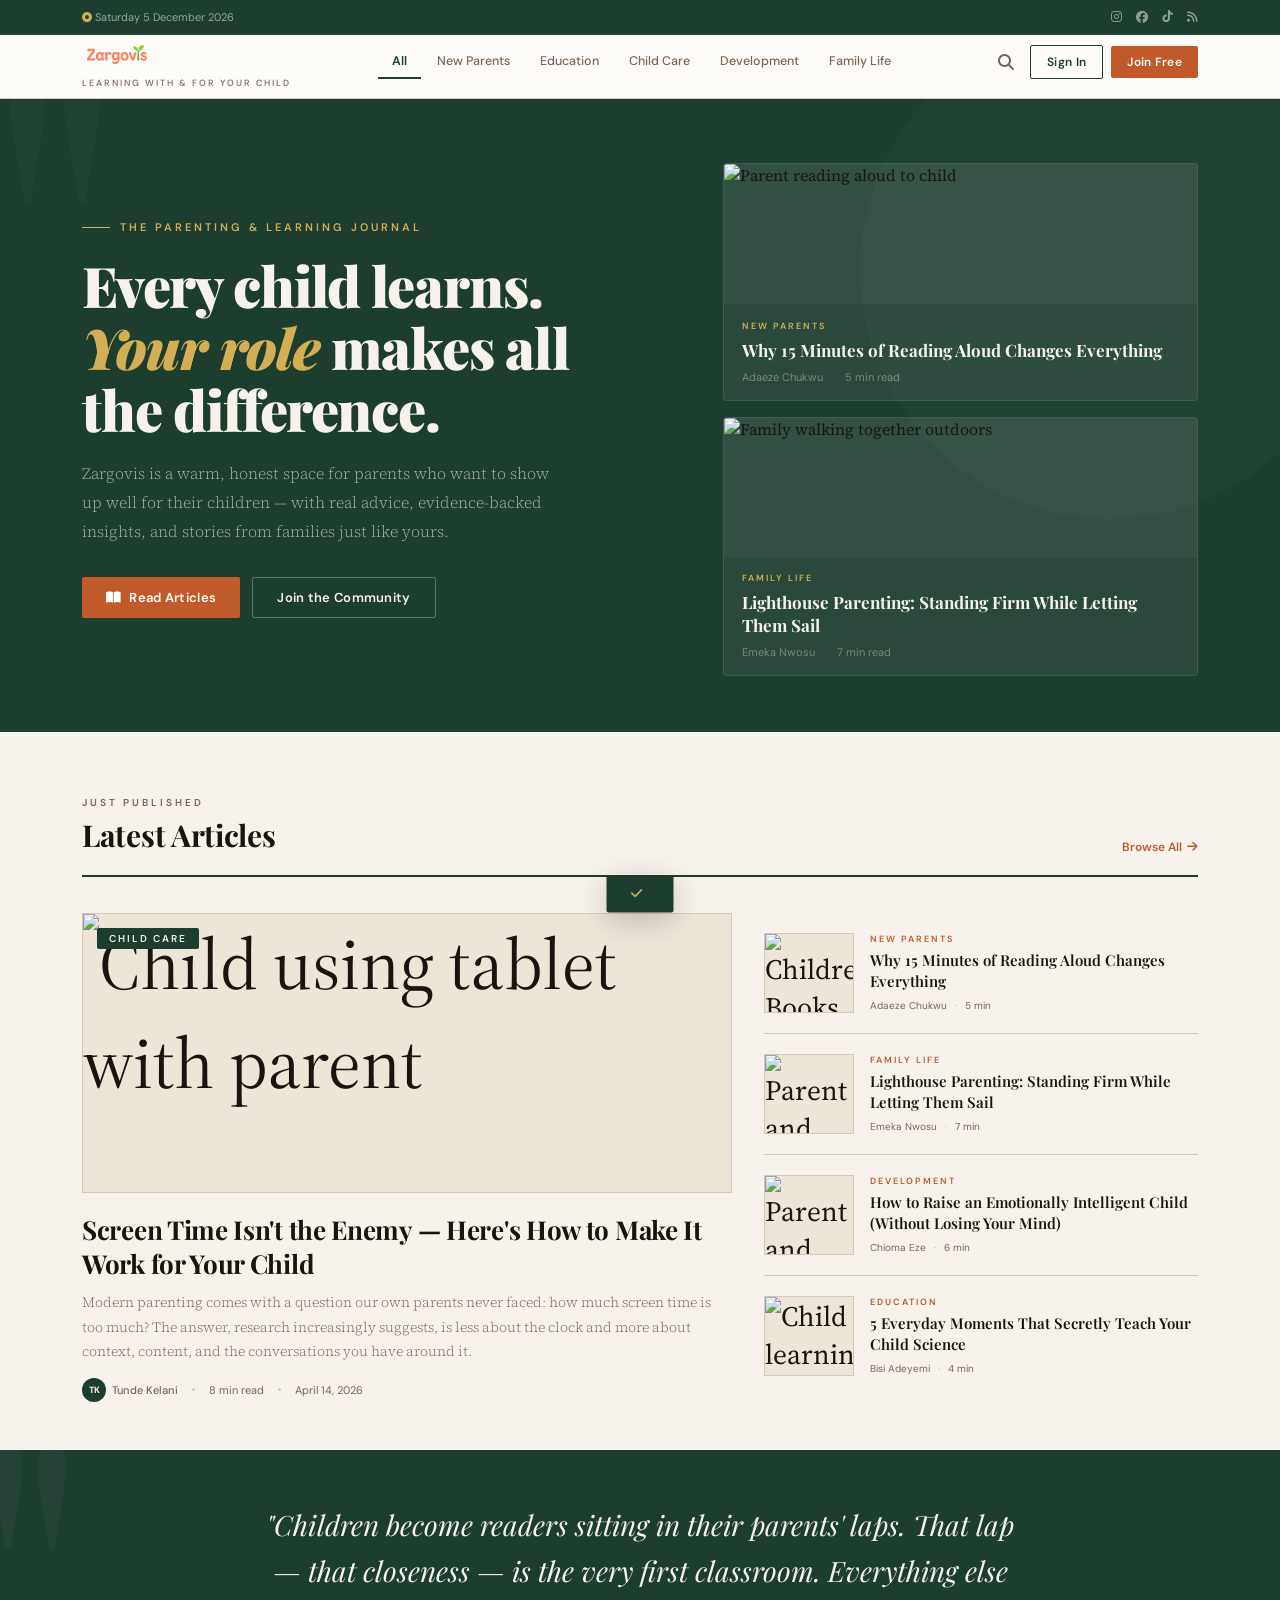
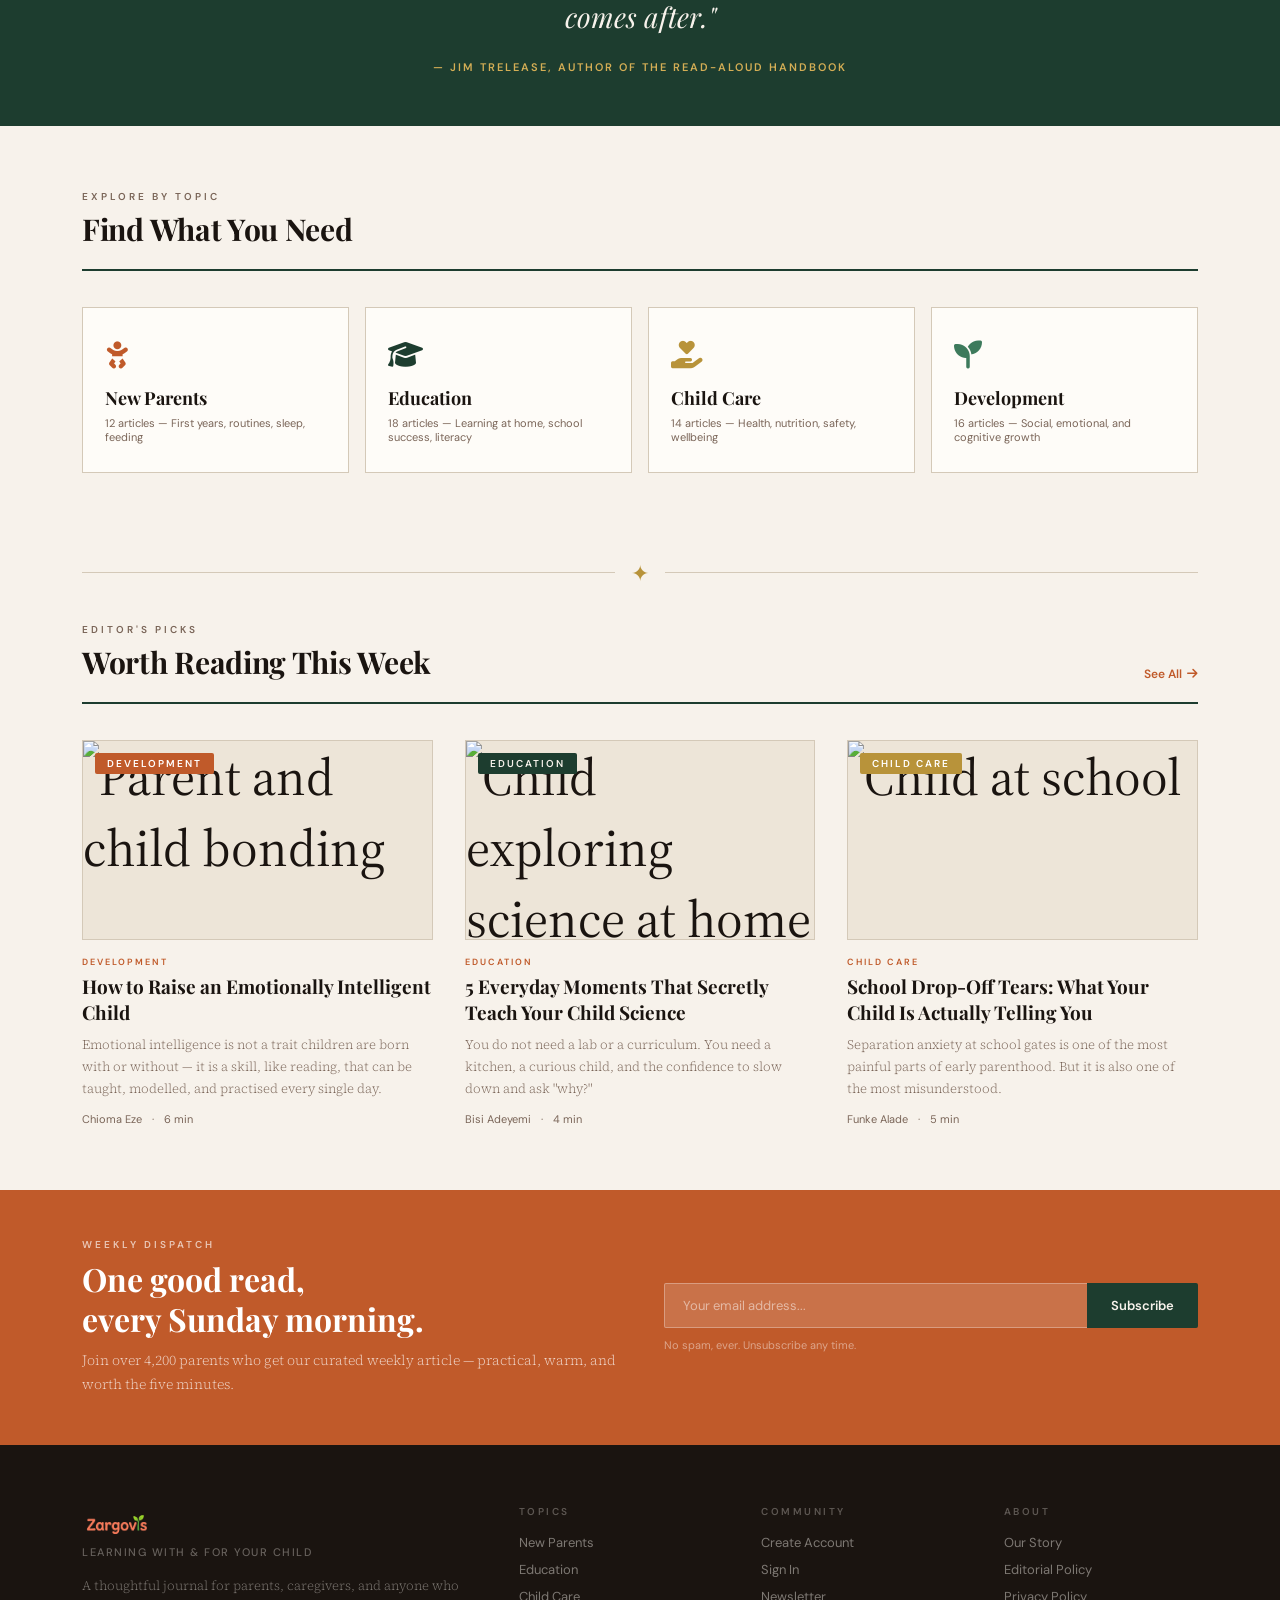
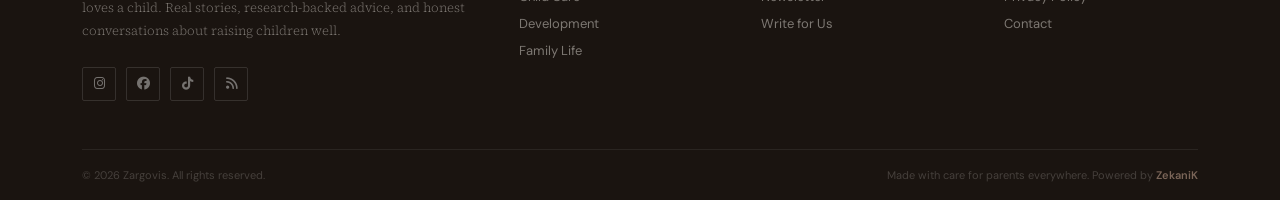
==== commit d4e51d8f: "Add files via upload" ====
--- a/index.html
+++ b/index.html
@@ -1,2446 +1,593 @@
-<!DOCTYPE html>
-<html lang="en">
-<head>
-<meta charset="UTF-8"/>
-<meta name="viewport" content="width=device-width, initial-scale=1.0"/>
-<title>Zargovis Primary School</title>
-<link rel="preconnect" href="https://fonts.googleapis.com">
-<link href="https://fonts.googleapis.com/css2?family=Nunito:wght@400;500;600;700;800;900&family=Baloo+2:wght@400;500;600;700;800&display=swap" rel="stylesheet">
-<link rel="stylesheet" href="https://cdnjs.cloudflare.com/ajax/libs/font-awesome/6.5.0/css/all.min.css">
-
-<style>
-:root {
-  --bg: #f0e8dd;
-  --bg-deep: #e8ddd1;
-  --surface: #f5efe8;
-  --sunken: #e2d8cc;
-  --shadow-light: rgba(255,255,255,0.85);
-  --shadow-dark: rgba(180,150,120,0.45);
-
-  --amber: #E8923A;
-  --amber-dark: #c9771f;
-  --coral: #E8614A;
-  --coral-light: #f0836c;
-  --teal: #2A9E8F;
-  --teal-light: #3db8a8;
-  --gold: #D4A53A;
-  --gold-light: #e8c060;
-  --sky: #4A90C8;
-  --sky-light: #6aaee0;
-  --plum: #8B4FBE;
-  --plum-light: #a86ed4;
-  --forest: #3A7A52;
-  --forest-light: #52a870;
-
-  --text: #3D2E1E;
-  --text-med: #6B5040;
-  --text-light: #9A7E68;
-
-  --neu-radius: 16px;
-  --neu-sm: 10px;
-  --neu-lg: 24px;
-  --nav-h: 70px;
-
-  /* Neumorphism mixin values */
-  --neu-out: 6px 6px 14px var(--shadow-dark), -4px -4px 10px var(--shadow-light);
-  --neu-in: inset 4px 4px 10px var(--shadow-dark), inset -3px -3px 8px var(--shadow-light);
-  --neu-out-lg: 10px 10px 24px var(--shadow-dark), -6px -6px 16px var(--shadow-light);
-  --neu-press: inset 5px 5px 12px var(--shadow-dark), inset -3px -3px 8px var(--shadow-light);
-}
-
-*, *::before, *::after { box-sizing: border-box; margin: 0; padding: 0; }
-
-html { scroll-behavior: smooth; }
-
-body {
-  font-family: 'Nunito', sans-serif;
-  background: var(--bg);
-  color: var(--text);
-  overflow-x: hidden;
-  min-height: 100vh;
-}
-
-/* ═══════════════════════════════════
-   UTILITY
-═══════════════════════════════════ */
-.neu-card {
-  background: var(--surface);
-  border-radius: var(--neu-radius);
-  box-shadow: var(--neu-out);
-}
-.neu-inset {
-  background: var(--sunken);
-  border-radius: var(--neu-sm);
-  box-shadow: var(--neu-in);
-}
-.eyebrow {
-  font-size: 11px;
-  font-weight: 700;
-  letter-spacing: 3px;
-  text-transform: uppercase;
-  color: var(--amber);
-  margin-bottom: 8px;
-}
-.section-title {
-  font-family: 'Baloo 2', cursive;
-  font-size: 32px;
-  font-weight: 800;
-  color: var(--text);
-  line-height: 1.2;
-  margin-bottom: 12px;
-}
-.section-sub {
-  font-size: 14px;
-  color: var(--text-med);
-  line-height: 1.8;
-  max-width: 560px;
-}
-.btn-primary {
-  display: inline-flex;
-  align-items: center;
-  gap: 8px;
-  background: var(--amber);
-  color: #fff;
-  border: none;
-  border-radius: 50px;
-  padding: 12px 28px;
-  font-family: 'Nunito', sans-serif;
-  font-size: 13px;
-  font-weight: 800;
-  cursor: pointer;
-  box-shadow: 5px 5px 12px rgba(232,146,58,0.4), -2px -2px 6px rgba(255,255,255,0.7);
-  transition: all 0.2s;
-  text-decoration: none;
-}
-.btn-primary:hover { background: var(--amber-dark); transform: translateY(-1px); box-shadow: 7px 7px 18px rgba(232,146,58,0.45), -3px -3px 8px rgba(255,255,255,0.7); }
-.btn-primary:active { transform: translateY(0); box-shadow: var(--neu-press); }
-
-.btn-ghost {
-  display: inline-flex;
-  align-items: center;
-  gap: 8px;
-  background: var(--surface);
-  color: var(--text-med);
-  border: none;
-  border-radius: 50px;
-  padding: 11px 24px;
-  font-family: 'Nunito', sans-serif;
-  font-size: 13px;
-  font-weight: 700;
-  cursor: pointer;
-  box-shadow: var(--neu-out);
-  transition: all 0.2s;
-  text-decoration: none;
-}
-.btn-ghost:hover { color: var(--amber); transform: translateY(-1px); }
-.btn-ghost:active { box-shadow: var(--neu-press); transform: translateY(0); }
-
-/* ═══════════════════════════════════
-   TOP BAR
-═══════════════════════════════════ */
-.top-bar {
-  background: var(--amber);
-  padding: 8px 32px;
-  display: flex;
-  align-items: center;
-  justify-content: space-between;
-  gap: 16px;
-}
-.top-bar-text {
-  font-size: 11px;
-  font-weight: 700;
-  color: #fff;
-  letter-spacing: 0.2px;
-}
-.top-bar-links {
-  display: flex;
-  align-items: center;
-  gap: 20px;
-}
-.top-bar-links a {
-  font-size: 11px;
-  color: rgba(255,255,255,0.85);
-  text-decoration: none;
-  font-weight: 600;
-  transition: color 0.2s;
-  display: flex;
-  align-items: center;
-  gap: 5px;
-}
-.top-bar-links a:hover { color: #fff; }
-
-/* ═══════════════════════════════════
-   NAV
-═══════════════════════════════════ */
-.nav {
-  background: var(--surface);
-  height: var(--nav-h);
-  padding: 0 32px;
-  display: flex;
-  align-items: center;
-  justify-content: space-between;
-  position: sticky;
-  top: 0;
-  z-index: 100;
-  box-shadow: 0 4px 20px rgba(180,150,120,0.25), 0 -1px 0 rgba(255,255,255,0.8);
-}
-
-.nav-logo {
-  display: flex;
-  align-items: center;
-  gap: 12px;
-  cursor: pointer;
-}
-.nav-emblem {
-  width: 44px;
-  height: 44px;
-  border-radius: 50%;
-  background: var(--bg);
-  box-shadow: var(--neu-out);
-  display: flex;
-  align-items: center;
-  justify-content: center;
-  flex-shrink: 0;
-}
-.nav-emblem i {
-  color: var(--amber);
-  font-size: 20px;
-}
-.nav-name {
-  font-family: 'Baloo 2', cursive;
-  font-size: 20px;
-  font-weight: 800;
-  color: var(--text);
-  line-height: 1;
-}
-.nav-tagline {
-  font-size: 10px;
-  font-weight: 600;
-  color: var(--text-light);
-  margin-top: 1px;
-}
-
-.nav-links {
-  display: flex;
-  align-items: center;
-  gap: 2px;
-}
-.nav-link {
-  background: transparent;
-  border: none;
-  font-family: 'Nunito', sans-serif;
-  font-size: 13px;
-  font-weight: 700;
-  color: var(--text-med);
-  padding: 8px 14px;
-  border-radius: 50px;
-  cursor: pointer;
-  transition: all 0.2s;
-  display: flex;
-  align-items: center;
-  gap: 6px;
-}
-.nav-link:hover {
-  background: var(--bg);
-  color: var(--amber);
-  box-shadow: var(--neu-out);
-}
-.nav-link.active {
-  background: var(--bg);
-  color: var(--amber);
-  box-shadow: var(--neu-in);
-}
-.nav-link i { font-size: 12px; }
-
-.nav-right {
-  display: flex;
-  align-items: center;
-  gap: 10px;
-}
-.nav-enroll {
-  background: var(--coral);
-  color: #fff;
-  border: none;
-  border-radius: 50px;
-  padding: 10px 22px;
-  font-family: 'Nunito', sans-serif;
-  font-size: 12px;
-  font-weight: 800;
-  cursor: pointer;
-  box-shadow: 4px 4px 10px rgba(232,97,74,0.4), -2px -2px 6px rgba(255,255,255,0.7);
-  transition: all 0.2s;
-}
-.nav-enroll:hover { background: var(--coral-light); transform: translateY(-1px); }
-
-.nav-hamburger {
-  display: none;
-  flex-direction: column;
-  gap: 5px;
-  background: var(--bg);
-  border: none;
-  border-radius: var(--neu-sm);
-  padding: 10px;
-  cursor: pointer;
-  box-shadow: var(--neu-out);
-}
-.hb-line { width: 20px; height: 2px; background: var(--text-med); border-radius: 2px; transition: all 0.3s; }
-.nav-hamburger.open .hb-line:nth-child(1) { transform: translateY(7px) rotate(45deg); }
-.nav-hamburger.open .hb-line:nth-child(2) { opacity: 0; }
-.nav-hamburger.open .hb-line:nth-child(3) { transform: translateY(-7px) rotate(-45deg); }
-
-.mobile-drawer {
-  display: none;
-  position: fixed;
-  top: calc(var(--nav-h) + 36px);
-  left: 0; right: 0;
-  background: var(--surface);
-  z-index: 99;
-  padding: 16px 24px 24px;
-  box-shadow: 0 12px 32px rgba(180,150,120,0.3);
-  transform: translateY(-110%);
-  transition: transform 0.3s ease;
-}
-.mobile-drawer.open { transform: translateY(0); }
-.drawer-link {
-  display: flex;
-  align-items: center;
-  gap: 10px;
-  padding: 14px 16px;
-  border-radius: var(--neu-sm);
-  font-size: 14px;
-  font-weight: 700;
-  color: var(--text-med);
-  cursor: pointer;
-  border: none;
-  background: transparent;
-  font-family: 'Nunito', sans-serif;
-  width: 100%;
-  text-align: left;
-  transition: all 0.2s;
-}
-.drawer-link:hover, .drawer-link.active { background: var(--bg); color: var(--amber); box-shadow: var(--neu-in); }
-.drawer-link i { font-size: 14px; width: 20px; text-align: center; }
-
-/* ═══════════════════════════════════
-   PAGES
-═══════════════════════════════════ */
-.page { display: none; animation: pageIn 0.4s ease; }
-.page.active { display: block; }
-@keyframes pageIn { from { opacity: 0; transform: translateY(12px); } to { opacity: 1; transform: translateY(0); } }
-
-/* ═══════════════════════════════════
-   HOME PAGE
-═══════════════════════════════════ */
-.hero {
-  padding: 64px 32px 48px;
-  display: grid;
-  grid-template-columns: 1fr 1fr;
-  gap: 40px;
-  align-items: center;
-  max-width: 1200px;
-  margin: 0 auto;
-}
-.hero-badge {
-  display: inline-flex;
-  align-items: center;
-  gap: 8px;
-  background: var(--surface);
-  border-radius: 50px;
-  padding: 7px 18px;
-  font-size: 11px;
-  font-weight: 700;
-  color: var(--teal);
-  box-shadow: var(--neu-out);
-  margin-bottom: 20px;
-}
-.hero-badge i { font-size: 12px; }
-
-.hero-title {
-  font-family: 'Baloo 2', cursive;
-  font-size: 52px;
-  font-weight: 900;
-  color: var(--text);
-  line-height: 1.1;
-  margin-bottom: 18px;
-}
-.hero-title .accent { color: var(--amber); }
-.hero-title .accent2 { color: var(--teal); }
-
-.hero-sub {
-  font-size: 15px;
-  color: var(--text-med);
-  line-height: 1.8;
-  margin-bottom: 30px;
-  max-width: 480px;
-}
-.hero-actions {
-  display: flex;
-  gap: 12px;
-  flex-wrap: wrap;
-}
-.hero-stats {
-  display: flex;
-  gap: 24px;
-  margin-top: 36px;
-  padding-top: 24px;
-  border-top: 1px solid var(--sunken);
-}
-.hstat {
-  text-align: center;
-}
-.hstat-n {
-  font-family: 'Baloo 2', cursive;
-  font-size: 26px;
-  font-weight: 800;
-  color: var(--text);
-}
-.hstat-l {
-  font-size: 11px;
-  color: var(--text-light);
-  font-weight: 600;
-}
-
-.hero-visual {
-  position: relative;
-  display: flex;
-  align-items: center;
-  justify-content: center;
-}
-.hero-main-card {
-  background: var(--surface);
-  border-radius: 28px;
-  box-shadow: var(--neu-out-lg);
-  padding: 32px;
-  width: 100%;
-  max-width: 380px;
-  position: relative;
-}
-.hero-card-icon {
-  width: 72px;
-  height: 72px;
-  border-radius: 20px;
-  background: var(--bg);
-  box-shadow: var(--neu-out);
-  display: flex;
-  align-items: center;
-  justify-content: center;
-  font-size: 30px;
-  margin-bottom: 16px;
-}
-.hero-card-title {
-  font-family: 'Baloo 2', cursive;
-  font-size: 20px;
-  font-weight: 800;
-  color: var(--text);
-  margin-bottom: 6px;
-}
-.hero-card-sub { font-size: 13px; color: var(--text-med); line-height: 1.6; }
-
-.float-chip {
-  position: absolute;
-  background: var(--surface);
-  border-radius: 14px;
-  box-shadow: var(--neu-out);
-  padding: 10px 16px;
-  display: flex;
-  align-items: center;
-  gap: 8px;
-  font-size: 11px;
-  font-weight: 700;
-  color: var(--text-med);
-  animation: floatBob 3s ease-in-out infinite;
-}
-.float-chip i { font-size: 14px; }
-.float-chip:nth-child(2) { top: -12px; right: -20px; animation-delay: 0.5s; }
-.float-chip:nth-child(3) { bottom: 20px; left: -24px; animation-delay: 1.2s; }
-.float-chip:nth-child(4) { bottom: -12px; right: 20px; animation-delay: 0.8s; }
-@keyframes floatBob { 0%,100%{transform:translateY(0);} 50%{transform:translateY(-6px);} }
-
-/* PILLARS */
-.pillars-section {
-  padding: 60px 32px;
-  max-width: 1200px;
-  margin: 0 auto;
-}
-.pillars-grid {
-  display: grid;
-  grid-template-columns: repeat(4, 1fr);
-  gap: 20px;
-  margin-top: 36px;
-}
-.pillar-card {
-  background: var(--surface);
-  border-radius: 20px;
-  box-shadow: var(--neu-out);
-  padding: 28px 22px;
-  transition: all 0.3s;
-  cursor: default;
-}
-.pillar-card:hover {
-  transform: translateY(-4px);
-  box-shadow: var(--neu-out-lg);
-}
-.pillar-icon {
-  width: 54px;
-  height: 54px;
-  border-radius: 16px;
-  background: var(--bg);
-  box-shadow: var(--neu-out);
-  display: flex;
-  align-items: center;
-  justify-content: center;
-  font-size: 22px;
-  margin-bottom: 16px;
-}
-.pillar-title {
-  font-family: 'Baloo 2', cursive;
-  font-size: 17px;
-  font-weight: 800;
-  color: var(--text);
-  margin-bottom: 8px;
-}
-.pillar-desc { font-size: 12px; color: var(--text-med); line-height: 1.7; }
-
-/* ANNOUNCEMENT BAND */
-.ann-band {
-  background: var(--teal);
-  padding: 14px 32px;
-  display: flex;
-  align-items: center;
-  gap: 16px;
-  overflow: hidden;
-}
-.ann-label {
-  font-size: 9px;
-  font-weight: 800;
-  background: rgba(255,255,255,0.2);
-  color: #fff;
-  padding: 4px 10px;
-  border-radius: 50px;
-  letter-spacing: 2px;
-  text-transform: uppercase;
-  flex-shrink: 0;
-}
-.ann-text {
-  font-size: 12px;
-  font-weight: 600;
-  color: rgba(255,255,255,0.92);
-  white-space: nowrap;
-  overflow: hidden;
-  text-overflow: ellipsis;
-}
-
-/* LEARNING APPROACH */
-.approach-section {
-  padding: 60px 32px;
-  background: var(--bg-deep);
-}
-.approach-inner {
-  max-width: 1200px;
-  margin: 0 auto;
-}
-.approach-grid {
-  display: grid;
-  grid-template-columns: 1fr 1fr;
-  gap: 40px;
-  margin-top: 40px;
-  align-items: start;
-}
-.approach-items {
-  display: flex;
-  flex-direction: column;
-  gap: 16px;
-}
-.approach-item {
-  background: var(--surface);
-  border-radius: var(--neu-radius);
-  box-shadow: var(--neu-out);
-  padding: 20px;
-  display: flex;
-  gap: 16px;
-  align-items: flex-start;
-  transition: all 0.25s;
-}
-.approach-item:hover { transform: translateX(4px); }
-.ai-icon-wrap {
-  width: 48px;
-  height: 48px;
-  border-radius: 14px;
-  background: var(--bg);
-  box-shadow: var(--neu-out);
-  display: flex;
-  align-items: center;
-  justify-content: center;
-  font-size: 20px;
-  flex-shrink: 0;
-}
-.ai-title {
-  font-family: 'Baloo 2', cursive;
-  font-size: 15px;
-  font-weight: 800;
-  color: var(--text);
-  margin-bottom: 4px;
-}
-.ai-desc { font-size: 12px; color: var(--text-med); line-height: 1.6; }
-
-.approach-visual-stack {
-  display: flex;
-  flex-direction: column;
-  gap: 16px;
-}
-.ratio-card {
-  background: var(--surface);
-  border-radius: 20px;
-  box-shadow: var(--neu-out);
-  padding: 24px;
-}
-.ratio-title {
-  font-family: 'Baloo 2', cursive;
-  font-size: 17px;
-  font-weight: 800;
-  color: var(--text);
-  margin-bottom: 16px;
-}
-.ratio-bar-wrap {
-  background: var(--sunken);
-  border-radius: 50px;
-  box-shadow: var(--neu-in);
-  height: 16px;
-  overflow: hidden;
-  margin-bottom: 10px;
-}
-.ratio-bar-fill {
-  height: 100%;
-  border-radius: 50px;
-  background: var(--amber);
-  transition: width 1.5s ease;
-}
-.ratio-labels {
-  display: flex;
-  justify-content: space-between;
-  font-size: 11px;
-  font-weight: 700;
-}
-
-/* PRINCIPAL QUOTE */
-.principal-section {
-  padding: 60px 32px;
-  max-width: 1200px;
-  margin: 0 auto;
-}
-.principal-card {
-  background: var(--surface);
-  border-radius: 28px;
-  box-shadow: var(--neu-out-lg);
-  padding: 48px;
-  display: flex;
-  gap: 40px;
-  align-items: center;
-}
-.principal-avatar {
-  width: 96px;
-  height: 96px;
-  border-radius: 50%;
-  background: var(--bg);
-  box-shadow: var(--neu-out);
-  display: flex;
-  align-items: center;
-  justify-content: center;
-  font-size: 36px;
-  flex-shrink: 0;
-}
-.quote-mark {
-  font-family: 'Baloo 2', cursive;
-  font-size: 80px;
-  color: var(--amber);
-  opacity: 0.3;
-  line-height: 0.6;
-  margin-bottom: 12px;
-}
-.quote-text {
-  font-size: 18px;
-  color: var(--text);
-  line-height: 1.75;
-  font-weight: 600;
-  margin-bottom: 16px;
-}
-.quote-attr { font-size: 13px; font-weight: 700; color: var(--amber); }
-.quote-role { font-size: 11px; color: var(--text-light); font-weight: 600; margin-top: 2px; }
-
-/* NEWS SECTION */
-.news-section {
-  padding: 60px 32px;
-  background: var(--bg-deep);
-}
-.news-inner {
-  max-width: 1200px;
-  margin: 0 auto;
-}
-.news-grid {
-  display: grid;
-  grid-template-columns: 1.4fr 1fr;
-  gap: 20px;
-  margin-top: 32px;
-}
-.news-feature {
-  background: var(--surface);
-  border-radius: 20px;
-  box-shadow: var(--neu-out);
-  overflow: hidden;
-  cursor: pointer;
-  transition: all 0.25s;
-}
-.news-feature:hover { transform: translateY(-3px); box-shadow: var(--neu-out-lg); }
-.news-feature-img {
-  height: 180px;
-  background: var(--sunken);
-  box-shadow: var(--neu-in);
-  display: flex;
-  align-items: center;
-  justify-content: center;
-  position: relative;
-  overflow: hidden;
-}
-.news-cat-badge {
-  position: absolute;
-  top: 14px;
-  left: 14px;
-  background: var(--amber);
-  color: #fff;
-  font-size: 9px;
-  font-weight: 800;
-  letter-spacing: 1.5px;
-  text-transform: uppercase;
-  padding: 4px 12px;
-  border-radius: 50px;
-}
-.news-feature-body { padding: 20px; }
-.news-date { font-size: 10px; font-weight: 700; color: var(--text-light); margin-bottom: 6px; }
-.news-title { font-family: 'Baloo 2', cursive; font-size: 18px; font-weight: 800; color: var(--text); line-height: 1.35; }
-
-.news-list { display: flex; flex-direction: column; gap: 12px; }
-.news-item {
-  background: var(--surface);
-  border-radius: var(--neu-radius);
-  box-shadow: var(--neu-out);
-  padding: 16px;
-  display: flex;
-  gap: 12px;
-  align-items: flex-start;
-  cursor: pointer;
-  transition: all 0.2s;
-}
-.news-item:hover { transform: translateX(3px); }
-.news-date-pill {
-  background: var(--bg);
-  box-shadow: var(--neu-in);
-  border-radius: 10px;
-  padding: 8px 10px;
-  text-align: center;
-  flex-shrink: 0;
-  min-width: 46px;
-}
-.news-day { font-family: 'Baloo 2', cursive; font-size: 18px; font-weight: 800; color: var(--text); line-height: 1; }
-.news-mon { font-size: 9px; font-weight: 700; color: var(--text-light); text-transform: uppercase; }
-.news-item-title { font-size: 13px; font-weight: 700; color: var(--text); line-height: 1.45; }
-.news-item-cat { font-size: 10px; font-weight: 600; color: var(--amber); margin-top: 3px; }
-
-/* ═══════════════════════════════════
-   ABOUT PAGE
-═══════════════════════════════════ */
-.page-hero {
-  padding: 64px 32px 48px;
-  max-width: 1200px;
-  margin: 0 auto;
-}
-.page-hero-card {
-  background: var(--surface);
-  border-radius: 28px;
-  box-shadow: var(--neu-out-lg);
-  padding: 56px;
-  display: grid;
-  grid-template-columns: 1fr 1fr;
-  gap: 48px;
-  align-items: center;
-}
-.about-icon-hero {
-  width: 90px;
-  height: 90px;
-  border-radius: 28px;
-  background: var(--bg);
-  box-shadow: var(--neu-out);
-  display: flex;
-  align-items: center;
-  justify-content: center;
-  font-size: 40px;
-  margin-bottom: 20px;
-}
-.about-title {
-  font-family: 'Baloo 2', cursive;
-  font-size: 42px;
-  font-weight: 900;
-  color: var(--text);
-  line-height: 1.15;
-  margin-bottom: 16px;
-}
-.about-title span { color: var(--amber); }
-.about-body { font-size: 14px; color: var(--text-med); line-height: 1.85; }
-
-.values-section {
-  padding: 48px 32px;
-  background: var(--bg-deep);
-}
-.values-inner { max-width: 1200px; margin: 0 auto; }
-.values-grid {
-  display: grid;
-  grid-template-columns: repeat(3, 1fr);
-  gap: 20px;
-  margin-top: 32px;
-}
-.value-card {
-  background: var(--surface);
-  border-radius: 20px;
-  box-shadow: var(--neu-out);
-  padding: 28px;
-  transition: all 0.25s;
-}
-.value-card:hover { transform: translateY(-3px); box-shadow: var(--neu-out-lg); }
-.value-icon {
-  width: 52px;
-  height: 52px;
-  border-radius: 16px;
-  background: var(--bg);
-  box-shadow: var(--neu-out);
-  display: flex;
-  align-items: center;
-  justify-content: center;
-  font-size: 22px;
-  margin-bottom: 14px;
-}
-.value-title {
-  font-family: 'Baloo 2', cursive;
-  font-size: 17px;
-  font-weight: 800;
-  color: var(--text);
-  margin-bottom: 8px;
-}
-.value-desc { font-size: 12px; color: var(--text-med); line-height: 1.7; }
-
-.team-section {
-  padding: 60px 32px;
-  max-width: 1200px;
-  margin: 0 auto;
-}
-.team-grid {
-  display: grid;
-  grid-template-columns: repeat(4, 1fr);
-  gap: 20px;
-  margin-top: 32px;
-}
-.team-card {
-  background: var(--surface);
-  border-radius: 20px;
-  box-shadow: var(--neu-out);
-  padding: 24px;
-  text-align: center;
-  transition: all 0.25s;
-}
-.team-card:hover { transform: translateY(-3px); box-shadow: var(--neu-out-lg); }
-.team-avatar {
-  width: 72px;
-  height: 72px;
-  border-radius: 50%;
-  background: var(--bg);
-  box-shadow: var(--neu-out);
-  margin: 0 auto 14px;
-  display: flex;
-  align-items: center;
-  justify-content: center;
-  font-size: 28px;
-}
-.team-name {
-  font-family: 'Baloo 2', cursive;
-  font-size: 15px;
-  font-weight: 800;
-  color: var(--text);
-  margin-bottom: 3px;
-}
-.team-role { font-size: 11px; color: var(--amber); font-weight: 700; }
-
-/* ═══════════════════════════════════
-   ACADEMICS PAGE
-═══════════════════════════════════ */
-.acad-hero-section {
-  padding: 60px 32px 48px;
-  max-width: 1200px;
-  margin: 0 auto;
-}
-.acad-hero-grid {
-  display: grid;
-  grid-template-columns: 1fr 1fr;
-  gap: 40px;
-  align-items: center;
-}
-.acad-feature-cards {
-  display: grid;
-  grid-template-columns: 1fr 1fr;
-  gap: 16px;
-}
-.acad-mini-card {
-  background: var(--surface);
-  border-radius: var(--neu-radius);
-  box-shadow: var(--neu-out);
-  padding: 20px;
-  transition: all 0.25s;
-}
-.acad-mini-card:hover { transform: translateY(-2px); box-shadow: var(--neu-out-lg); }
-.acad-mini-icon {
-  width: 44px;
-  height: 44px;
-  border-radius: 12px;
-  background: var(--bg);
-  box-shadow: var(--neu-out);
-  display: flex;
-  align-items: center;
-  justify-content: center;
-  font-size: 18px;
-  margin-bottom: 10px;
-}
-.acad-mini-title {
-  font-family: 'Baloo 2', cursive;
-  font-size: 14px;
-  font-weight: 800;
-  color: var(--text);
-  margin-bottom: 4px;
-}
-.acad-mini-sub { font-size: 11px; color: var(--text-med); line-height: 1.6; }
-
-.steam-section {
-  padding: 60px 32px;
-  background: var(--bg-deep);
-}
-.steam-inner { max-width: 1200px; margin: 0 auto; }
-.steam-grid {
-  display: grid;
-  grid-template-columns: repeat(5, 1fr);
-  gap: 16px;
-  margin-top: 32px;
-}
-.steam-card {
-  background: var(--surface);
-  border-radius: 20px;
-  box-shadow: var(--neu-out);
-  padding: 24px 18px;
-  text-align: center;
-  transition: all 0.25s;
-}
-.steam-card:hover { transform: translateY(-4px); box-shadow: var(--neu-out-lg); }
-.steam-letter {
-  font-family: 'Baloo 2', cursive;
-  font-size: 40px;
-  font-weight: 900;
-  margin-bottom: 4px;
-}
-.steam-card-title {
-  font-size: 12px;
-  font-weight: 800;
-  color: var(--text-med);
-  margin-bottom: 8px;
-}
-.steam-icon-bg {
-  width: 48px;
-  height: 48px;
-  border-radius: 14px;
-  background: var(--bg);
-  box-shadow: var(--neu-out);
-  margin: 10px auto;
-  display: flex;
-  align-items: center;
-  justify-content: center;
-  font-size: 20px;
-}
-.steam-desc { font-size: 11px; color: var(--text-med); line-height: 1.6; }
-
-.sel-section {
-  padding: 60px 32px;
-  max-width: 1200px;
-  margin: 0 auto;
-}
-.sel-grid {
-  display: grid;
-  grid-template-columns: 1fr 1fr;
-  gap: 32px;
-  margin-top: 36px;
-  align-items: start;
-}
-.sel-items { display: flex; flex-direction: column; gap: 14px; }
-.sel-item {
-  background: var(--surface);
-  border-radius: var(--neu-radius);
-  box-shadow: var(--neu-out);
-  padding: 18px 20px;
-  display: flex;
-  gap: 14px;
-  align-items: center;
-}
-.sel-dot {
-  width: 10px;
-  height: 10px;
-  border-radius: 50%;
-  background: var(--amber);
-  box-shadow: 0 0 0 4px rgba(232,146,58,0.15);
-  flex-shrink: 0;
-}
-.sel-item-text { font-size: 13px; font-weight: 700; color: var(--text-med); }
-
-.gamification-card {
-  background: var(--surface);
-  border-radius: 20px;
-  box-shadow: var(--neu-out);
-  padding: 28px;
-}
-.gamif-title {
-  font-family: 'Baloo 2', cursive;
-  font-size: 19px;
-  font-weight: 800;
-  color: var(--text);
-  margin-bottom: 6px;
-}
-.gamif-sub { font-size: 12px; color: var(--text-med); margin-bottom: 20px; line-height: 1.6; }
-.badge-row { display: flex; gap: 10px; flex-wrap: wrap; }
-.badge-pill {
-  background: var(--bg);
-  box-shadow: var(--neu-out);
-  border-radius: 50px;
-  padding: 8px 16px;
-  font-size: 12px;
-  font-weight: 700;
-  display: flex;
-  align-items: center;
-  gap: 6px;
-}
-.badge-pill i { font-size: 13px; }
-
-/* ═══════════════════════════════════
-   COMMUNITY PAGE
-═══════════════════════════════════ */
-.community-section {
-  padding: 60px 32px;
-  max-width: 1200px;
-  margin: 0 auto;
-}
-.clubs-grid {
-  display: grid;
-  grid-template-columns: repeat(3, 1fr);
-  gap: 20px;
-  margin-top: 32px;
-}
-.club-card {
-  background: var(--surface);
-  border-radius: 20px;
-  box-shadow: var(--neu-out);
-  padding: 28px;
-  transition: all 0.25s;
-}
-.club-card:hover { transform: translateY(-3px); box-shadow: var(--neu-out-lg); }
-.club-icon-wrap {
-  width: 60px;
-  height: 60px;
-  border-radius: 18px;
-  background: var(--bg);
-  box-shadow: var(--neu-out);
-  display: flex;
-  align-items: center;
-  justify-content: center;
-  font-size: 26px;
-  margin-bottom: 14px;
-}
-.club-title {
-  font-family: 'Baloo 2', cursive;
-  font-size: 17px;
-  font-weight: 800;
-  color: var(--text);
-  margin-bottom: 6px;
-}
-.club-desc { font-size: 12px; color: var(--text-med); line-height: 1.7; margin-bottom: 14px; }
-.club-members { font-size: 11px; font-weight: 700; color: var(--teal); display: flex; align-items: center; gap: 5px; }
-
-.social-block-section {
-  padding: 48px 32px;
-  background: var(--bg-deep);
-}
-.social-inner { max-width: 1200px; margin: 0 auto; }
-.social-grid { display: grid; grid-template-columns: repeat(4, 1fr); gap: 16px; margin-top: 28px; }
-.social-card {
-  background: var(--surface);
-  border-radius: var(--neu-radius);
-  box-shadow: var(--neu-out);
-  padding: 20px;
-  text-align: center;
-  cursor: pointer;
-  transition: all 0.25s;
-  text-decoration: none;
-}
-.social-card:hover { transform: translateY(-3px); box-shadow: var(--neu-out-lg); }
-.social-icon-wrap {
-  width: 52px;
-  height: 52px;
-  border-radius: 16px;
-  background: var(--bg);
-  box-shadow: var(--neu-out);
-  margin: 0 auto 10px;
-  display: flex;
-  align-items: center;
-  justify-content: center;
-  font-size: 22px;
-}
-.social-name { font-size: 13px; font-weight: 800; color: var(--text); }
-.social-handle { font-size: 11px; color: var(--text-light); font-weight: 600; margin-top: 2px; }
-
-/* ═══════════════════════════════════
-   NEWS PAGE
-═══════════════════════════════════ */
-.news-page-section {
-  padding: 60px 32px;
-  max-width: 1200px;
-  margin: 0 auto;
-}
-.news-full-grid {
-  display: grid;
-  grid-template-columns: repeat(3, 1fr);
-  gap: 20px;
-  margin-top: 32px;
-}
-.news-card {
-  background: var(--surface);
-  border-radius: 20px;
-  box-shadow: var(--neu-out);
-  overflow: hidden;
-  cursor: pointer;
-  transition: all 0.25s;
-}
-.news-card:hover { transform: translateY(-3px); box-shadow: var(--neu-out-lg); }
-.news-card-img {
-  height: 140px;
-  background: var(--sunken);
-  box-shadow: var(--neu-in);
-  display: flex;
-  align-items: center;
-  justify-content: center;
-  font-size: 40px;
-  position: relative;
-}
-.news-card-body { padding: 18px; }
-.nc-cat { font-size: 9px; font-weight: 800; letter-spacing: 1.5px; text-transform: uppercase; color: var(--amber); margin-bottom: 5px; }
-.nc-title { font-family: 'Baloo 2', cursive; font-size: 16px; font-weight: 800; color: var(--text); line-height: 1.35; margin-bottom: 6px; }
-.nc-date { font-size: 10px; color: var(--text-light); font-weight: 600; }
-
-.events-section {
-  padding: 48px 32px;
-  background: var(--bg-deep);
-}
-.events-inner { max-width: 1200px; margin: 0 auto; }
-.events-list { display: flex; flex-direction: column; gap: 14px; margin-top: 28px; }
-.event-item {
-  background: var(--surface);
-  border-radius: var(--neu-radius);
-  box-shadow: var(--neu-out);
-  padding: 20px 24px;
-  display: flex;
-  gap: 20px;
-  align-items: center;
-  cursor: pointer;
-  transition: all 0.2s;
-}
-.event-item:hover { transform: translateX(4px); }
-.event-date-box {
-  background: var(--bg);
-  box-shadow: var(--neu-in);
-  border-radius: 14px;
-  padding: 12px 16px;
-  text-align: center;
-  flex-shrink: 0;
-  min-width: 60px;
-}
-.event-day { font-family: 'Baloo 2', cursive; font-size: 24px; font-weight: 900; color: var(--amber); line-height: 1; }
-.event-mon { font-size: 10px; font-weight: 800; color: var(--text-light); text-transform: uppercase; margin-top: 2px; }
-.event-title { font-family: 'Baloo 2', cursive; font-size: 17px; font-weight: 800; color: var(--text); margin-bottom: 4px; }
-.event-meta { font-size: 12px; color: var(--text-med); font-weight: 600; display: flex; align-items: center; gap: 8px; }
-.event-tag {
-  background: var(--bg);
-  box-shadow: var(--neu-out);
-  border-radius: 50px;
-  padding: 5px 14px;
-  font-size: 10px;
-  font-weight: 800;
-  color: var(--teal);
-  margin-left: auto;
-}
-
-/* ═══════════════════════════════════
-   CONTACT PAGE
-═══════════════════════════════════ */
-.contact-section {
-  padding: 60px 32px;
-  max-width: 1200px;
-  margin: 0 auto;
-}
-.contact-grid {
-  display: grid;
-  grid-template-columns: 1fr 1.2fr;
-  gap: 32px;
-  margin-top: 36px;
-}
-.contact-info { display: flex; flex-direction: column; gap: 16px; }
-.contact-info-card {
-  background: var(--surface);
-  border-radius: var(--neu-radius);
-  box-shadow: var(--neu-out);
-  padding: 20px;
-  display: flex;
-  gap: 14px;
-  align-items: flex-start;
-}
-.ci-icon {
-  width: 46px;
-  height: 46px;
-  border-radius: 14px;
-  background: var(--bg);
-  box-shadow: var(--neu-out);
-  display: flex;
-  align-items: center;
-  justify-content: center;
-  font-size: 18px;
-  flex-shrink: 0;
-}
-.ci-label { font-size: 10px; font-weight: 700; color: var(--text-light); letter-spacing: 1px; text-transform: uppercase; margin-bottom: 3px; }
-.ci-value { font-size: 13px; font-weight: 700; color: var(--text); }
-
-.contact-form-card {
-  background: var(--surface);
-  border-radius: 24px;
-  box-shadow: var(--neu-out-lg);
-  padding: 36px;
-}
-.form-title {
-  font-family: 'Baloo 2', cursive;
-  font-size: 22px;
-  font-weight: 800;
-  color: var(--text);
-  margin-bottom: 6px;
-}
-.form-sub { font-size: 13px; color: var(--text-med); margin-bottom: 24px; }
-.form-row { display: grid; grid-template-columns: 1fr 1fr; gap: 16px; }
-.form-group { margin-bottom: 16px; }
-.form-group.full { grid-column: 1 / -1; }
-.form-label { font-size: 11px; font-weight: 800; color: var(--text-med); letter-spacing: 0.5px; text-transform: uppercase; margin-bottom: 7px; display: block; }
-.form-input, .form-textarea {
-  width: 100%;
-  background: var(--bg);
-  border: none;
-  border-radius: var(--neu-sm);
-  box-shadow: var(--neu-in);
-  padding: 12px 16px;
-  font-family: 'Nunito', sans-serif;
-  font-size: 13px;
-  font-weight: 600;
-  color: var(--text);
-  outline: none;
-  transition: box-shadow 0.2s;
-}
-.form-input:focus, .form-textarea:focus {
-  box-shadow: inset 5px 5px 12px rgba(180,150,120,0.5), inset -3px -3px 8px rgba(255,255,255,0.9), 0 0 0 2px rgba(232,146,58,0.3);
-}
-.form-input::placeholder, .form-textarea::placeholder { color: var(--text-light); }
-.form-textarea { resize: vertical; min-height: 100px; }
-
-/* ═══════════════════════════════════
-   ADMISSIONS PAGE
-═══════════════════════════════════ */
-.admissions-section {
-  padding: 60px 32px;
-  max-width: 1200px;
-  margin: 0 auto;
-}
-.steps-grid {
-  display: grid;
-  grid-template-columns: repeat(4, 1fr);
-  gap: 20px;
-  margin-top: 36px;
-  position: relative;
-}
-.step-card {
-  background: var(--surface);
-  border-radius: 20px;
-  box-shadow: var(--neu-out);
-  padding: 24px 20px;
-  text-align: center;
-  position: relative;
-  transition: all 0.25s;
-}
-.step-card:hover { transform: translateY(-3px); box-shadow: var(--neu-out-lg); }
-.step-num {
-  width: 48px;
-  height: 48px;
-  border-radius: 50%;
-  background: var(--bg);
-  box-shadow: var(--neu-out);
-  display: flex;
-  align-items: center;
-  justify-content: center;
-  font-family: 'Baloo 2', cursive;
-  font-size: 20px;
-  font-weight: 900;
-  color: var(--amber);
-  margin: 0 auto 14px;
-}
-.step-title {
-  font-family: 'Baloo 2', cursive;
-  font-size: 16px;
-  font-weight: 800;
-  color: var(--text);
-  margin-bottom: 8px;
-}
-.step-desc { font-size: 12px; color: var(--text-med); line-height: 1.65; }
-
-.fees-section {
-  padding: 48px 32px;
-  background: var(--bg-deep);
-}
-.fees-inner { max-width: 1200px; margin: 0 auto; }
-.fees-grid {
-  display: grid;
-  grid-template-columns: repeat(3, 1fr);
-  gap: 20px;
-  margin-top: 28px;
-}
-.fee-card {
-  background: var(--surface);
-  border-radius: 20px;
-  box-shadow: var(--neu-out);
-  padding: 28px;
-  transition: all 0.25s;
-}
-.fee-card:hover { transform: translateY(-3px); box-shadow: var(--neu-out-lg); }
-.fee-tier { font-size: 10px; font-weight: 800; letter-spacing: 2px; text-transform: uppercase; color: var(--amber); margin-bottom: 6px; }
-.fee-level { font-family: 'Baloo 2', cursive; font-size: 20px; font-weight: 800; color: var(--text); margin-bottom: 4px; }
-.fee-amount { font-family: 'Baloo 2', cursive; font-size: 32px; font-weight: 900; color: var(--teal); margin-bottom: 4px; }
-.fee-period { font-size: 11px; color: var(--text-light); font-weight: 600; margin-bottom: 16px; }
-.fee-items { display: flex; flex-direction: column; gap: 8px; }
-.fee-item { font-size: 12px; color: var(--text-med); font-weight: 600; display: flex; align-items: center; gap: 8px; }
-.fee-item i { color: var(--teal); font-size: 11px; }
-
-/* ═══════════════════════════════════
-   FOOTER
-═══════════════════════════════════ */
-.footer {
-  background: var(--text);
-  padding: 56px 32px 32px;
-}
-.footer-grid {
-  max-width: 1200px;
-  margin: 0 auto;
-  display: grid;
-  grid-template-columns: 1.8fr 1fr 1fr 1fr;
-  gap: 40px;
-  padding-bottom: 36px;
-  border-bottom: 1px solid rgba(255,255,255,0.08);
-}
-.f-logo-wrap { display: flex; align-items: center; gap: 12px; margin-bottom: 16px; }
-.f-emblem {
-  width: 44px;
-  height: 44px;
-  border-radius: 50%;
-  background: rgba(255,255,255,0.1);
-  display: flex;
-  align-items: center;
-  justify-content: center;
-}
-.f-emblem i { color: var(--amber); font-size: 20px; }
-.f-school-name { font-family: 'Baloo 2', cursive; font-size: 18px; font-weight: 800; color: #fff; }
-.f-tagline { font-size: 10px; color: rgba(255,255,255,0.35); font-weight: 600; }
-.f-desc { font-size: 12px; color: rgba(255,255,255,0.4); line-height: 1.8; margin-bottom: 20px; }
-.f-socials { display: flex; gap: 10px; }
-.f-social-btn {
-  width: 36px;
-  height: 36px;
-  border-radius: 10px;
-  background: rgba(255,255,255,0.07);
-  display: flex;
-  align-items: center;
-  justify-content: center;
-  cursor: pointer;
-  transition: all 0.2s;
-  text-decoration: none;
-}
-.f-social-btn:hover { background: var(--amber); }
-.f-social-btn i { color: rgba(255,255,255,0.6); font-size: 14px; }
-.f-social-btn:hover i { color: #fff; }
-.f-col-title { font-size: 10px; font-weight: 800; letter-spacing: 2px; text-transform: uppercase; color: rgba(255,255,255,0.35); margin-bottom: 16px; }
-.f-links { display: flex; flex-direction: column; gap: 10px; }
-.f-links button {
-  background: transparent;
-  border: none;
-  font-family: 'Nunito', sans-serif;
-  font-size: 12px;
-  font-weight: 600;
-  color: rgba(255,255,255,0.45);
-  cursor: pointer;
-  text-align: left;
-  padding: 0;
-  transition: color 0.2s;
-}
-.f-links button:hover { color: var(--amber); }
-.f-bottom {
-  max-width: 1200px;
-  margin: 24px auto 0;
-  display: flex;
-  justify-content: space-between;
-  align-items: center;
-}
-.f-copy { font-size: 11px; color: rgba(255,255,255,0.2); font-weight: 600; }
-.f-powered { font-size: 11px; color: rgba(255,255,255,0.2); font-weight: 600; }
-.f-powered span { color: rgba(255,255,255,0.4); font-weight: 800; }
-
-/* ═══════════════════════════════════
-   RESPONSIVE
-═══════════════════════════════════ */
-@media (max-width: 1024px) {
-  .pillars-grid { grid-template-columns: repeat(2, 1fr); }
-  .steam-grid { grid-template-columns: repeat(3, 1fr); }
-  .team-grid { grid-template-columns: repeat(2, 1fr); }
-  .footer-grid { grid-template-columns: 1fr 1fr; }
-}
-
-@media (max-width: 768px) {
-  .nav-links, .nav-right { display: none; }
-  .nav-hamburger { display: flex; }
-  .mobile-drawer { display: block; }
-  .top-bar-links { display: none; }
-  .hero { grid-template-columns: 1fr; padding: 40px 20px 32px; }
-  .hero-visual { display: none; }
-  .hero-title { font-size: 36px; }
-  .pillars-grid { grid-template-columns: 1fr; }
-  .approach-grid, .news-grid, .page-hero-card, .contact-grid, .acad-hero-grid, .sel-grid { grid-template-columns: 1fr; }
-  .steam-grid, .team-grid, .clubs-grid, .fees-grid, .steps-grid { grid-template-columns: 1fr 1fr; }
-  .news-full-grid, .social-grid { grid-template-columns: 1fr 1fr; }
-  .footer-grid { grid-template-columns: 1fr; }
-  .form-row { grid-template-columns: 1fr; }
-  .values-grid { grid-template-columns: 1fr; }
-  .principal-card { flex-direction: column; padding: 32px 24px; }
-  .page-hero-card { padding: 32px 24px; }
-  .about-title { font-size: 32px; }
-  .nav { padding: 0 20px; }
-}
-
-@media (max-width: 480px) {
-  .steam-grid, .team-grid, .clubs-grid, .fees-grid, .steps-grid, .news-full-grid, .social-grid { grid-template-columns: 1fr; }
-  .hero-stats { flex-direction: column; gap: 12px; }
-  .section-title { font-size: 26px; }
-}
-</style>
-</head>
-<body>
-
-<!-- TOP BAR -->
-<div class="top-bar">
-  <div class="top-bar-text">
-    <i class="fa-solid fa-star" style="margin-right:6px;"></i>
-    2025/2026 Academic Session — Admissions are NOW OPEN. Secure your child's spot today.
-  </div>
-  <div class="top-bar-links">
-    <a href="#"><i class="fa-solid fa-phone"></i> +234 801 234 5678</a>
-    <a href="#"><i class="fa-solid fa-envelope"></i> hello@zargovis.edu.ng</a>
-  </div>
-</div>
-
-<!-- NAV -->
-<nav class="nav">
-  <div class="nav-logo" onclick="showPage('home')">
-    <div class="nav-emblem"><i class="fa-solid fa-seedling"></i></div>
-    <div>
-      <div class="nav-name">Zargovis</div>
-      <div class="nav-tagline">Primary School</div>
-    </div>
-  </div>
-
-  <div class="nav-links">
-    <button class="nav-link active" onclick="showPage('home')" id="nav-home">
-      <i class="fa-solid fa-house"></i> Home
-    </button>
-    <button class="nav-link" onclick="showPage('about')" id="nav-about">
-      <i class="fa-solid fa-circle-info"></i> About
-    </button>
-    <button class="nav-link" onclick="showPage('academics')" id="nav-academics">
-      <i class="fa-solid fa-book-open"></i> Academics
-    </button>
-    <button class="nav-link" onclick="showPage('community')" id="nav-community">
-      <i class="fa-solid fa-people-group"></i> Community
-    </button>
-    <button class="nav-link" onclick="showPage('news')" id="nav-news">
-      <i class="fa-solid fa-newspaper"></i> News
-    </button>
-    <button class="nav-link" onclick="showPage('contact')" id="nav-contact">
-      <i class="fa-solid fa-location-dot"></i> Contact
-    </button>
-  </div>
-
-  <div class="nav-right">
-    <button class="nav-enroll" onclick="showPage('admissions')">Apply Now</button>
-  </div>
-
-  <button class="nav-hamburger" id="hamburger" onclick="toggleDrawer()">
-    <div class="hb-line"></div>
-    <div class="hb-line"></div>
-    <div class="hb-line"></div>
-  </button>
-</nav>
-
-<!-- MOBILE DRAWER -->
-<div class="mobile-drawer" id="mobileDrawer">
-  <button class="drawer-link active" onclick="showPage('home');closeDrawer()" id="drawer-home"><i class="fa-solid fa-house"></i> Home</button>
-  <button class="drawer-link" onclick="showPage('about');closeDrawer()" id="drawer-about"><i class="fa-solid fa-circle-info"></i> About</button>
-  <button class="drawer-link" onclick="showPage('academics');closeDrawer()" id="drawer-academics"><i class="fa-solid fa-book-open"></i> Academics</button>
-  <button class="drawer-link" onclick="showPage('community');closeDrawer()" id="drawer-community"><i class="fa-solid fa-people-group"></i> Community</button>
-  <button class="drawer-link" onclick="showPage('news');closeDrawer()" id="drawer-news"><i class="fa-solid fa-newspaper"></i> News</button>
-  <button class="drawer-link" onclick="showPage('contact');closeDrawer()" id="drawer-contact"><i class="fa-solid fa-location-dot"></i> Contact</button>
-  <button class="drawer-link" onclick="showPage('admissions');closeDrawer()" id="drawer-admissions" style="color:var(--amber);"><i class="fa-solid fa-pen-to-square"></i> Apply Now</button>
-</div>
-
-
-<!-- ══════════════════════════════════
-     HOME PAGE
-══════════════════════════════════ -->
-<div class="page active" id="page-home">
-
-  <!-- HERO -->
-  <div style="background:var(--bg);">
-    <div class="hero">
-      <div>
-        <div class="hero-badge">
-          <i class="fa-solid fa-robot" style="color:var(--teal);"></i>
-          AI-Powered Personalized Learning
-        </div>
-        <h1 class="hero-title">
-          Where <span class="accent">Curious</span> Minds<br>
-          <span class="accent2">Grow</span> Every Day
-        </h1>
-        <p class="hero-sub">
-          At Zargovis Primary School, we blend cutting-edge AI, STEAM education, and Social-Emotional Learning to help every child discover their unique genius — in a warm, joyful, and nurturing environment.
-        </p>
-        <div class="hero-actions">
-          <button class="btn-primary" onclick="showPage('admissions')">
-            <i class="fa-solid fa-pen-to-square"></i> Enrol Your Child
-          </button>
-          <button class="btn-ghost" onclick="showPage('about')">
-            <i class="fa-solid fa-play"></i> Learn More
-          </button>
-        </div>
-        <div class="hero-stats">
-          <div class="hstat">
-            <div class="hstat-n">420+</div>
-            <div class="hstat-l">Learners</div>
-          </div>
-          <div class="hstat">
-            <div class="hstat-n">38</div>
-            <div class="hstat-l">Educators</div>
-          </div>
-          <div class="hstat">
-            <div class="hstat-n">98%</div>
-            <div class="hstat-l">Satisfaction</div>
-          </div>
-          <div class="hstat">
-            <div class="hstat-n">6 yrs</div>
-            <div class="hstat-l">Excellence</div>
-          </div>
-        </div>
-      </div>
-
-      <div class="hero-visual">
-        <div class="hero-main-card">
-          <div class="hero-card-icon"><i class="fa-solid fa-brain" style="color:var(--teal);"></i></div>
-          <div class="hero-card-title">Adaptive AI Learning</div>
-          <p class="hero-card-sub">Our smart learning engine studies each child's pace, strengths, and interests to deliver truly personalised lessons — no two learning journeys are the same.</p>
-        </div>
-        <div class="float-chip" style="top:-10px;right:-16px;">
-          <i class="fa-solid fa-trophy" style="color:var(--gold);"></i>
-          <span>Top School 2025</span>
-        </div>
-        <div class="float-chip" style="bottom:24px;left:-20px;">
-          <i class="fa-solid fa-star" style="color:var(--coral);"></i>
-          <span>STEAM Certified</span>
-        </div>
-        <div class="float-chip" style="bottom:-10px;right:24px;">
-          <i class="fa-solid fa-heart" style="color:var(--plum);"></i>
-          <span>SEL Focused</span>
-        </div>
-      </div>
-    </div>
-  </div>
-
-  <!-- ANNOUNCEMENT BAND -->
-  <div class="ann-band">
-    <span class="ann-label">Notice</span>
-    <span class="ann-text">2025/2026 Academic Session — Application portal closes 30th June, 2026. Visit our Admissions page to apply for a spot today.</span>
-  </div>
-
-  <!-- PILLARS -->
-  <div class="pillars-section">
-    <div class="eyebrow">Our Approach</div>
-    <h2 class="section-title">Four Pillars of Excellence</h2>
-    <p class="section-sub">Everything we do at Zargovis is built on four powerful foundations that prepare children not just for exams — but for life.</p>
-    <div class="pillars-grid">
-      <div class="pillar-card">
-        <div class="pillar-icon"><i class="fa-solid fa-robot" style="color:var(--teal);"></i></div>
-        <div class="pillar-title">AI-Personalised Learning</div>
-        <p class="pillar-desc">Smart adaptive tools track each learner's unique progress and adjust content difficulty, format, and pacing in real time for maximum growth.</p>
-      </div>
-      <div class="pillar-card">
-        <div class="pillar-icon"><i class="fa-solid fa-flask" style="color:var(--coral);"></i></div>
-        <div class="pillar-title">STEAM Education</div>
-        <p class="pillar-desc">Science, Technology, Engineering, Arts, and Math come alive through hands-on projects, experiments, and creative challenges every week.</p>
-      </div>
-      <div class="pillar-card">
-        <div class="pillar-icon"><i class="fa-solid fa-heart-pulse" style="color:var(--plum);"></i></div>
-        <div class="pillar-title">Social-Emotional Learning</div>
-        <p class="pillar-desc">We invest in emotional intelligence, self-awareness, empathy, and resilience so every child develops healthy relationships and a strong sense of self.</p>
-      </div>
-      <div class="pillar-card">
-        <div class="pillar-icon"><i class="fa-solid fa-gamepad" style="color:var(--gold);"></i></div>
-        <div class="pillar-title">Gamified Engagement</div>
-        <p class="pillar-desc">Learning is an adventure. Points, badges, missions, and collaborative quests keep children motivated, curious, and genuinely excited to come to school.</p>
-      </div>
-    </div>
-  </div>
-
-  <!-- LEARNING APPROACH -->
-  <div class="approach-section">
-    <div class="approach-inner">
-      <div class="eyebrow">How We Teach</div>
-      <h2 class="section-title">Student-Led, Teacher-Guided</h2>
-      <div class="approach-grid">
-        <div class="approach-items">
-          <div class="approach-item">
-            <div class="ai-icon-wrap"><i class="fa-solid fa-diagram-project" style="color:var(--amber);"></i></div>
-            <div>
-              <div class="ai-title">Project-Based Learning</div>
-              <p class="ai-desc">Children solve real problems through collaborative, cross-subject projects that build critical thinking and creativity alongside academic knowledge.</p>
-            </div>
-          </div>
-          <div class="approach-item">
-            <div class="ai-icon-wrap"><i class="fa-solid fa-laptop-code" style="color:var(--sky);"></i></div>
-            <div>
-              <div class="ai-title">Digital Literacy</div>
-              <p class="ai-desc">From coding fundamentals to responsible internet use, we prepare children to be confident, ethical, and capable in a technology-driven world.</p>
-            </div>
-          </div>
-          <div class="approach-item">
-            <div class="ai-icon-wrap"><i class="fa-solid fa-users" style="color:var(--forest);"></i></div>
-            <div>
-              <div class="ai-title">Collaborative Classrooms</div>
-              <p class="ai-desc">Small groups, peer teaching, and open discussions ensure no child is left behind — and every child can shine in their own way.</p>
-            </div>
-          </div>
-        </div>
-
-        <div class="approach-visual-stack">
-          <div class="ratio-card">
-            <div class="ratio-title">70/30 Instruction Model</div>
-            <p style="font-size:12px;color:var(--text-med);margin-bottom:14px;line-height:1.6;">70% of classroom time is student-driven exploration, discovery and creation. 30% is direct teacher-led instruction.</p>
-            <div style="margin-bottom:8px;">
-              <div style="font-size:11px;font-weight:700;color:var(--amber);margin-bottom:6px;">Student-Centered — 70%</div>
-              <div class="ratio-bar-wrap">
-                <div class="ratio-bar-fill" style="width:70%;"></div>
-              </div>
-            </div>
-            <div>
-              <div style="font-size:11px;font-weight:700;color:var(--teal);margin-bottom:6px;">Teacher-Led — 30%</div>
-              <div class="ratio-bar-wrap">
-                <div class="ratio-bar-fill" style="width:30%;background:var(--teal);"></div>
-              </div>
-            </div>
-          </div>
-          <div style="background:var(--surface);border-radius:var(--neu-radius);box-shadow:var(--neu-out);padding:22px;">
-            <div style="font-family:'Baloo 2',cursive;font-size:16px;font-weight:800;color:var(--text);margin-bottom:8px;">Class Sizes That Matter</div>
-            <p style="font-size:12px;color:var(--text-med);line-height:1.65;">We maintain a maximum of <strong style="color:var(--amber);">20 pupils per class</strong>, ensuring every teacher can truly know and nurture each child.</p>
-          </div>
-        </div>
-      </div>
-    </div>
-  </div>
-
-  <!-- PRINCIPAL QUOTE -->
-  <div class="principal-section">
-    <div class="principal-card">
-      <div class="principal-avatar"><i class="fa-solid fa-user-tie" style="color:var(--amber);"></i></div>
-      <div>
-        <div class="quote-mark">&ldquo;</div>
-        <p class="quote-text">At Zargovis, we believe every child comes to us with a spark. Our job is not to fill empty vessels — it is to fan those sparks into brilliant flames. Through AI, creativity, and deep care for the whole child, we are raising a generation of joyful, confident, and compassionate problem-solvers.</p>
-        <div class="quote-attr">Mrs. Adaeze Nwosu-Obi</div>
-        <div class="quote-role">Founding Principal — Zargovis Primary School</div>
-      </div>
-    </div>
-  </div>
-
-  <!-- NEWS -->
-  <div class="news-section">
-    <div class="news-inner">
-      <div class="eyebrow">Latest</div>
-      <h2 class="section-title">News &amp; Events</h2>
-      <div class="news-grid">
-        <div class="news-feature" onclick="showPage('news')">
-          <div class="news-feature-img">
-            <i class="fa-solid fa-rocket" style="font-size:52px;color:var(--amber);opacity:0.4;"></i>
-            <span class="news-cat-badge">Event</span>
-          </div>
-          <div class="news-feature-body">
-            <div class="news-date">May 10, 2026</div>
-            <div class="news-title">Annual STEAM Fair 2026 — Innovation Showcase Open to All Families</div>
-          </div>
-        </div>
-        <div class="news-list">
-          <div class="news-item" onclick="showPage('news')">
-            <div class="news-date-pill"><div class="news-day">14</div><div class="news-mon">Apr</div></div>
-            <div><div class="news-item-title">Zargovis Pupils Win National Junior Coding Competition</div><div class="news-item-cat">Achievement</div></div>
-          </div>
-          <div class="news-item" onclick="showPage('news')">
-            <div class="news-date-pill"><div class="news-day">02</div><div class="news-mon">Apr</div></div>
-            <div><div class="news-item-title">New AI Reading Partner Programme Launches in Term 3</div><div class="news-item-cat">Announcement</div></div>
-          </div>
-          <div class="news-item" onclick="showPage('news')">
-            <div class="news-date-pill"><div class="news-day">18</div><div class="news-mon">Mar</div></div>
-            <div><div class="news-item-title">Zargovis Opens New Maker Space &amp; Robotics Lab</div><div class="news-item-cat">News</div></div>
-          </div>
-          <div class="news-item" onclick="showPage('news')">
-            <div class="news-date-pill"><div class="news-day">05</div><div class="news-mon">Mar</div></div>
-            <div><div class="news-item-title">Parent-Teacher Partnership Forum Results Summary</div><div class="news-item-cat">Update</div></div>
-          </div>
-        </div>
-      </div>
-    </div>
-  </div>
-
-</div><!-- /home -->
-
-
-<!-- ══════════════════════════════════
-     ABOUT PAGE
-══════════════════════════════════ -->
-<div class="page" id="page-about">
-
-  <div class="page-hero">
-    <div class="page-hero-card">
-      <div>
-        <div class="about-icon-hero"><i class="fa-solid fa-seedling" style="color:var(--teal);"></i></div>
-        <h1 class="about-title">About <span>Zargovis</span></h1>
-        <p class="about-body">Zargovis Primary School was founded on a singular belief: every child deserves an education that sees them fully — their curiosity, their creativity, their emotions, and their boundless potential. We are a forward-thinking primary school that fuses the best of human teaching with the power of artificial intelligence, delivering an education that is deeply personal, joyfully engaging, and genuinely transformative.</p>
-      </div>
-      <div>
-        <p class="about-body" style="margin-bottom:16px;">Our school serves pupils from Nursery 1 through Primary 6, with carefully designed learning environments for each stage of childhood. We do not believe in one-size-fits-all education. Instead, we use adaptive AI tools to tailor content, pacing, and challenge level to each child — while our dedicated teachers provide the warmth, mentorship, and human connection that technology can never replace.</p>
-        <p class="about-body">We are committed to raising children who are not only academically strong, but emotionally intelligent, technologically fluent, and ready to contribute positively to Nigeria and the world beyond.</p>
-      </div>
-    </div>
-  </div>
-
-  <!-- VALUES -->
-  <div class="values-section">
-    <div class="values-inner">
-      <div class="eyebrow">What We Stand For</div>
-      <h2 class="section-title">Our Core Values</h2>
-      <div class="values-grid">
-        <div class="value-card">
-          <div class="value-icon"><i class="fa-solid fa-lightbulb" style="color:var(--gold);"></i></div>
-          <div class="value-title">Curiosity</div>
-          <p class="value-desc">We celebrate questions more than answers. Every child's natural wonder is treated as a gift to be nurtured, not a distraction to be silenced.</p>
-        </div>
-        <div class="value-card">
-          <div class="value-icon"><i class="fa-solid fa-handshake-angle" style="color:var(--teal);"></i></div>
-          <div class="value-title">Inclusion</div>
-          <p class="value-desc">Every learner belongs here. We design our school to welcome every background, ability level, and learning style with equal warmth and opportunity.</p>
-        </div>
-        <div class="value-card">
-          <div class="value-icon"><i class="fa-solid fa-star" style="color:var(--amber);"></i></div>
-          <div class="value-title">Excellence</div>
-          <p class="value-desc">We hold high expectations — not as pressure, but as belief. We believe every child is capable of exceptional things when given the right support.</p>
-        </div>
-        <div class="value-card">
-          <div class="value-icon"><i class="fa-solid fa-leaf" style="color:var(--forest);"></i></div>
-          <div class="value-title">Growth Mindset</div>
-          <p class="value-desc">We teach children that effort, persistence, and learning from mistakes are the true measures of intelligence — not just right answers on a test.</p>
-        </div>
-        <div class="value-card">
-          <div class="value-icon"><i class="fa-solid fa-earth-africa" style="color:var(--sky);"></i></div>
-          <div class="value-title">Global Citizenship</div>
-          <p class="value-desc">Our pupils learn to think beyond their classroom — about the environment, other cultures, and their responsibility to the world around them.</p>
-        </div>
-        <div class="value-card">
-          <div class="value-icon"><i class="fa-solid fa-shield-heart" style="color:var(--coral);"></i></div>
-          <div class="value-title">Safeguarding</div>
-          <p class="value-desc">Child safety and well-being is non-negotiable. Every staff member, policy, and environment is designed to ensure every child is safe, seen, and valued.</p>
-        </div>
-      </div>
-    </div>
-  </div>
-
-  <!-- TEAM -->
-  <div class="team-section">
-    <div class="eyebrow">Our People</div>
-    <h2 class="section-title">Meet the Team</h2>
-    <p class="section-sub">Our educators are passionate, highly trained professionals who believe deeply in the power of child-centred learning.</p>
-    <div class="team-grid">
-      <div class="team-card">
-        <div class="team-avatar"><i class="fa-solid fa-user-tie" style="color:var(--amber);"></i></div>
-        <div class="team-name">Mrs. Adaeze Nwosu-Obi</div>
-        <div class="team-role">Founding Principal</div>
-      </div>
-      <div class="team-card">
-        <div class="team-avatar"><i class="fa-solid fa-user-graduate" style="color:var(--teal);"></i></div>
-        <div class="team-name">Mr. Emeka Eze</div>
-        <div class="team-role">Head of STEAM</div>
-      </div>
-      <div class="team-card">
-        <div class="team-avatar"><i class="fa-solid fa-user-doctor" style="color:var(--plum);"></i></div>
-        <div class="team-name">Mrs. Chioma Okeke</div>
-        <div class="team-role">SEL Coordinator</div>
-      </div>
-      <div class="team-card">
-        <div class="team-avatar"><i class="fa-solid fa-user-astronaut" style="color:var(--sky);"></i></div>
-        <div class="team-name">Mr. Tunde Akinwale</div>
-        <div class="team-role">Digital Learning Lead</div>
-      </div>
-    </div>
-  </div>
-
-</div><!-- /about -->
-
-
-<!-- ══════════════════════════════════
-     ACADEMICS PAGE
-══════════════════════════════════ -->
-<div class="page" id="page-academics">
-
-  <div class="acad-hero-section">
-    <div class="eyebrow">Our Curriculum</div>
-    <h1 class="section-title" style="font-size:40px;font-family:'Baloo 2',cursive;font-weight:900;">Learning That<br><span style="color:var(--amber);">Ignites Potential</span></h1>
-    <p class="section-sub" style="margin-bottom:36px;">Our curriculum is grounded in the Nigerian national curriculum, powerfully enhanced with STEAM integration, project-based learning, AI adaptive tools, and intentional social-emotional development.</p>
-    <div class="acad-hero-grid">
-      <div>
-        <div class="acad-feature-cards">
-          <div class="acad-mini-card">
-            <div class="acad-mini-icon"><i class="fa-solid fa-robot" style="color:var(--teal);"></i></div>
-            <div class="acad-mini-title">AI Adaptive Engine</div>
-            <p class="acad-mini-sub">Personalised content for every learner based on their pace and strengths.</p>
-          </div>
-          <div class="acad-mini-card">
-            <div class="acad-mini-icon"><i class="fa-solid fa-diagram-project" style="color:var(--amber);"></i></div>
-            <div class="acad-mini-title">Project-Based</div>
-            <p class="acad-mini-sub">Real-world problem solving weaves through every subject and term.</p>
-          </div>
-          <div class="acad-mini-card">
-            <div class="acad-mini-icon"><i class="fa-solid fa-gamepad" style="color:var(--plum);"></i></div>
-            <div class="acad-mini-title">Gamification</div>
-            <p class="acad-mini-sub">Points, badges and quests make every learning milestone exciting.</p>
-          </div>
-          <div class="acad-mini-card">
-            <div class="acad-mini-icon"><i class="fa-solid fa-laptop-code" style="color:var(--sky);"></i></div>
-            <div class="acad-mini-title">Digital Literacy</div>
-            <p class="acad-mini-sub">Coding, media literacy, and responsible tech use from Year 1.</p>
-          </div>
-        </div>
-      </div>
-      <div>
-        <div style="background:var(--surface);border-radius:24px;box-shadow:var(--neu-out-lg);padding:32px;">
-          <div style="font-family:'Baloo 2',cursive;font-size:22px;font-weight:800;color:var(--text);margin-bottom:8px;">School Classes</div>
-          <p style="font-size:13px;color:var(--text-med);line-height:1.7;margin-bottom:20px;">We offer complete primary education from early years through to upper primary, with specialist STEAM tracks from Primary 4 onwards.</p>
-          <div style="display:flex;flex-direction:column;gap:10px;">
-            <div style="background:var(--bg);box-shadow:var(--neu-in);border-radius:var(--neu-sm);padding:12px 16px;display:flex;justify-content:space-between;align-items:center;">
-              <span style="font-weight:700;color:var(--text);font-size:13px;">Nursery 1 &amp; 2</span>
-              <span style="font-size:10px;color:var(--amber);font-weight:800;">Ages 3–4</span>
-            </div>
-            <div style="background:var(--bg);box-shadow:var(--neu-in);border-radius:var(--neu-sm);padding:12px 16px;display:flex;justify-content:space-between;align-items:center;">
-              <span style="font-weight:700;color:var(--text);font-size:13px;">KG 1 &amp; 2</span>
-              <span style="font-size:10px;color:var(--amber);font-weight:800;">Ages 5–6</span>
-            </div>
-            <div style="background:var(--bg);box-shadow:var(--neu-in);border-radius:var(--neu-sm);padding:12px 16px;display:flex;justify-content:space-between;align-items:center;">
-              <span style="font-weight:700;color:var(--text);font-size:13px;">Primary 1 – 3</span>
-              <span style="font-size:10px;color:var(--teal);font-weight:800;">Ages 6–9</span>
-            </div>
-            <div style="background:var(--bg);box-shadow:var(--neu-in);border-radius:var(--neu-sm);padding:12px 16px;display:flex;justify-content:space-between;align-items:center;">
-              <span style="font-weight:700;color:var(--text);font-size:13px;">Primary 4 – 6</span>
-              <span style="font-size:10px;color:var(--teal);font-weight:800;">Ages 9–12</span>
-            </div>
-          </div>
-        </div>
-      </div>
-    </div>
-  </div>
-
-  <!-- STEAM -->
-  <div class="steam-section">
-    <div class="steam-inner">
-      <div class="eyebrow">Core Programme</div>
-      <h2 class="section-title">STEAM at Zargovis</h2>
-      <p class="section-sub">Every subject area is an opportunity for discovery, creation, and connection. We weave STEAM thinking into every lesson, every term.</p>
-      <div class="steam-grid">
-        <div class="steam-card">
-          <div class="steam-letter" style="color:var(--coral);">S</div>
-          <div class="steam-card-title">Science</div>
-          <div class="steam-icon-bg"><i class="fa-solid fa-flask" style="color:var(--coral);"></i></div>
-          <p class="steam-desc">Hands-on experiments, nature studies, and inquiry-based labs that build scientific curiosity from day one.</p>
-        </div>
-        <div class="steam-card">
-          <div class="steam-letter" style="color:var(--sky);">T</div>
-          <div class="steam-card-title">Technology</div>
-          <div class="steam-icon-bg"><i class="fa-solid fa-laptop-code" style="color:var(--sky);"></i></div>
-          <p class="steam-desc">Coding, robotics, digital tools and AI literacy woven throughout the school journey.</p>
-        </div>
-        <div class="steam-card">
-          <div class="steam-letter" style="color:var(--amber);">E</div>
-          <div class="steam-card-title">Engineering</div>
-          <div class="steam-icon-bg"><i class="fa-solid fa-gears" style="color:var(--amber);"></i></div>
-          <p class="steam-desc">Design challenges, building projects, and maker-space sessions develop engineering thinking early.</p>
-        </div>
-        <div class="steam-card">
-          <div class="steam-letter" style="color:var(--plum);">A</div>
-          <div class="steam-card-title">Arts</div>
-          <div class="steam-icon-bg"><i class="fa-solid fa-palette" style="color:var(--plum);"></i></div>
-          <p class="steam-desc">Visual art, music, drama, and creative writing are core subjects — not extras. Creativity fuels everything.</p>
-        </div>
-        <div class="steam-card">
-          <div class="steam-letter" style="color:var(--forest);">M</div>
-          <div class="steam-card-title">Mathematics</div>
-          <div class="steam-icon-bg"><i class="fa-solid fa-calculator" style="color:var(--forest);"></i></div>
-          <p class="steam-desc">Math mastery through games, puzzles, real-life application, and adaptive digital practice tools.</p>
-        </div>
-      </div>
-    </div>
-  </div>
-
-  <!-- SEL -->
-  <div class="sel-section">
-    <div class="eyebrow">Whole Child Education</div>
-    <h2 class="section-title">Social-Emotional Learning</h2>
-    <p class="section-sub">Academic knowledge without emotional wellbeing is incomplete. Our SEL programme is woven into every day at Zargovis.</p>
-    <div class="sel-grid">
-      <div class="sel-items">
-        <div class="sel-item"><div class="sel-dot" style="background:var(--amber);"></div><div class="sel-item-text">Self-awareness and emotional regulation sessions every morning</div></div>
-        <div class="sel-item"><div class="sel-dot" style="background:var(--teal);"></div><div class="sel-item-text">Peer conflict resolution and empathy-building activities</div></div>
-        <div class="sel-item"><div class="sel-dot" style="background:var(--plum);"></div><div class="sel-item-text">Mindfulness and calm-down corners in every classroom</div></div>
-        <div class="sel-item"><div class="sel-dot" style="background:var(--coral);"></div><div class="sel-item-text">Weekly pupil wellbeing check-ins with class teachers</div></div>
-        <div class="sel-item"><div class="sel-dot" style="background:var(--sky);"></div><div class="sel-item-text">Dedicated school counsellor and pastoral care team</div></div>
-        <div class="sel-item"><div class="sel-dot" style="background:var(--forest);"></div><div class="sel-item-text">Growth mindset assemblies and celebration of effort over results</div></div>
-      </div>
-      <div>
-        <div class="gamification-card">
-          <div class="gamif-title">Gamified Achievement System</div>
-          <p class="gamif-sub">Our reward system is designed to celebrate effort, kindness, and creative thinking — not just correct answers. Every child earns, grows, and feels proud.</p>
-          <div class="badge-row">
-            <div class="badge-pill" style="color:var(--gold);">
-              <i class="fa-solid fa-star"></i> Explorer Badge
-            </div>
-            <div class="badge-pill" style="color:var(--teal);">
-              <i class="fa-solid fa-seedling"></i> Green Thinker
-            </div>
-            <div class="badge-pill" style="color:var(--coral);">
-              <i class="fa-solid fa-fire"></i> Streak Master
-            </div>
-            <div class="badge-pill" style="color:var(--plum);">
-              <i class="fa-solid fa-wand-magic-sparkles"></i> Creator
-            </div>
-            <div class="badge-pill" style="color:var(--sky);">
-              <i class="fa-solid fa-rocket"></i> Problem Solver
-            </div>
-            <div class="badge-pill" style="color:var(--amber);">
-              <i class="fa-solid fa-heart"></i> Kindness Hero
-            </div>
-          </div>
-        </div>
-      </div>
-    </div>
-  </div>
-
-</div><!-- /academics -->
-
-
-<!-- ══════════════════════════════════
-     COMMUNITY PAGE
-══════════════════════════════════ -->
-<div class="page" id="page-community">
-
-  <div class="community-section">
-    <div class="eyebrow">Our Family</div>
-    <h1 class="section-title" style="font-size:38px;font-family:'Baloo 2',cursive;font-weight:900;">Zargovis Is a Village</h1>
-    <p class="section-sub" style="margin-bottom:40px;">We believe it takes a village to raise a child. Our community — pupils, parents, staff, and partners — work together to create a school where every child thrives and every family belongs.</p>
-
-    <div style="display:grid;grid-template-columns:1fr 1fr 1fr;gap:20px;margin-bottom:48px;">
-      <div style="background:var(--surface);border-radius:20px;box-shadow:var(--neu-out);padding:28px;text-align:center;">
-        <div style="font-family:'Baloo 2',cursive;font-size:40px;font-weight:900;color:var(--amber);">420+</div>
-        <div style="font-size:13px;font-weight:700;color:var(--text-med);">Enrolled Pupils</div>
-      </div>
-      <div style="background:var(--surface);border-radius:20px;box-shadow:var(--neu-out);padding:28px;text-align:center;">
-        <div style="font-family:'Baloo 2',cursive;font-size:40px;font-weight:900;color:var(--teal);">38</div>
-        <div style="font-size:13px;font-weight:700;color:var(--text-med);">Teaching Staff</div>
-      </div>
-      <div style="background:var(--surface);border-radius:20px;box-shadow:var(--neu-out);padding:28px;text-align:center;">
-        <div style="font-family:'Baloo 2',cursive;font-size:40px;font-weight:900;color:var(--plum);">6</div>
-        <div style="font-size:13px;font-weight:700;color:var(--text-med);">Active Clubs</div>
-      </div>
-    </div>
-
-    <div class="eyebrow">Extra-Curricular</div>
-    <h2 class="section-title">Clubs &amp; Groups</h2>
-    <p class="section-sub" style="margin-bottom:32px;">Beyond the classroom, Zargovis offers a rich variety of clubs and activities to nurture every child's talents and passions.</p>
-    <div class="clubs-grid">
-      <div class="club-card">
-        <div class="club-icon-wrap"><i class="fa-solid fa-robot" style="color:var(--teal);"></i></div>
-        <div class="club-title">Robotics Club</div>
-        <p class="club-desc">Build, code, and compete. Pupils design and programme their own robots using age-appropriate kits and tackle exciting engineering challenges.</p>
-        <div class="club-members"><i class="fa-solid fa-users"></i> 24 members — Open to P3–P6</div>
-      </div>
-      <div class="club-card">
-        <div class="club-icon-wrap"><i class="fa-solid fa-palette" style="color:var(--plum);"></i></div>
-        <div class="club-title">Creative Arts Studio</div>
-        <p class="club-desc">Painting, sculpting, digital illustration, and storytelling. A safe space for children to express themselves freely through every art form.</p>
-        <div class="club-members"><i class="fa-solid fa-users"></i> 31 members — All Years</div>
-      </div>
-      <div class="club-card">
-        <div class="club-icon-wrap"><i class="fa-solid fa-book-open" style="color:var(--amber);"></i></div>
-        <div class="club-title">Junior Reading Circle</div>
-        <p class="club-desc">Weekly book discussions, author studies, and storytelling sessions that build a deep love for reading, language, and literature.</p>
-        <div class="club-members"><i class="fa-solid fa-users"></i> 18 members — All Years</div>
-      </div>
-      <div class="club-card">
-        <div class="club-icon-wrap"><i class="fa-solid fa-music" style="color:var(--coral);"></i></div>
-        <div class="club-title">Music &amp; Drama</div>
-        <p class="club-desc">Vocal training, instrument lessons, and theatrical performance. Every term culminates in a show that fills families with pride.</p>
-        <div class="club-members"><i class="fa-solid fa-users"></i> 28 members — All Years</div>
-      </div>
-      <div class="club-card">
-        <div class="club-icon-wrap"><i class="fa-solid fa-earth-africa" style="color:var(--forest);"></i></div>
-        <div class="club-title">Green Earth Crew</div>
-        <p class="club-desc">Environmental awareness, school garden, recycling drives, and sustainability projects. Teaching children to love and protect our planet.</p>
-        <div class="club-members"><i class="fa-solid fa-users"></i> 22 members — All Years</div>
-      </div>
-      <div class="club-card">
-        <div class="club-icon-wrap"><i class="fa-solid fa-futbol" style="color:var(--sky);"></i></div>
-        <div class="club-title">Sports Academy</div>
-        <p class="club-desc">Football, athletics, swimming, and team sports coached by qualified instructors. Building physical fitness, teamwork, and sportsmanship.</p>
-        <div class="club-members"><i class="fa-solid fa-users"></i> 55 members — All Years</div>
-      </div>
-    </div>
-  </div>
-
-  <!-- SOCIAL LINKS -->
-  <div class="social-block-section">
-    <div class="social-inner">
-      <div class="eyebrow">Stay Connected</div>
-      <h2 class="section-title">Find Us Online</h2>
-      <div class="social-grid">
-        <a class="social-card" href="#">
-          <div class="social-icon-wrap"><i class="fa-brands fa-instagram" style="color:#E1306C;font-size:24px;"></i></div>
-          <div class="social-name">Instagram</div>
-          <div class="social-handle">@zargovis.school</div>
-        </a>
-        <a class="social-card" href="#">
-          <div class="social-icon-wrap"><i class="fa-brands fa-facebook" style="color:#1877F2;font-size:24px;"></i></div>
-          <div class="social-name">Facebook</div>
-          <div class="social-handle">Zargovis Primary School</div>
-        </a>
-        <a class="social-card" href="#">
-          <div class="social-icon-wrap"><i class="fa-brands fa-tiktok" style="color:#010101;font-size:24px;"></i></div>
-          <div class="social-name">TikTok</div>
-          <div class="social-handle">@zargovisschool</div>
-        </a>
-        <a class="social-card" href="#">
-          <div class="social-icon-wrap"><i class="fa-brands fa-youtube" style="color:#FF0000;font-size:24px;"></i></div>
-          <div class="social-name">YouTube</div>
-          <div class="social-handle">Zargovis School TV</div>
-        </a>
-      </div>
-    </div>
-  </div>
-
-</div><!-- /community -->
-
-
-<!-- ══════════════════════════════════
-     NEWS PAGE
-══════════════════════════════════ -->
-<div class="page" id="page-news">
-
-  <div class="news-page-section">
-    <div class="eyebrow">What's Happening</div>
-    <h1 class="section-title" style="font-size:38px;font-family:'Baloo 2',cursive;font-weight:900;">News &amp; Stories</h1>
-    <p class="section-sub" style="margin-bottom:8px;">Stay up to date with the latest from Zargovis — achievements, events, announcements, and stories from our vibrant school community.</p>
-    <div class="news-full-grid">
-      <div class="news-card">
-        <div class="news-card-img"><i class="fa-solid fa-rocket" style="color:var(--amber);"></i><span class="news-cat-badge">Event</span></div>
-        <div class="news-card-body">
-          <div class="nc-cat">Upcoming</div>
-          <div class="nc-title">Annual STEAM Fair 2026 — Open to All Families</div>
-          <div class="nc-date">10 May 2026</div>
-        </div>
-      </div>
-      <div class="news-card">
-        <div class="news-card-img"><i class="fa-solid fa-trophy" style="color:var(--gold);"></i><span class="news-cat-badge" style="background:var(--teal);">Achievement</span></div>
-        <div class="news-card-body">
-          <div class="nc-cat">Achievement</div>
-          <div class="nc-title">Zargovis Pupils Win National Junior Coding Competition</div>
-          <div class="nc-date">14 Apr 2026</div>
-        </div>
-      </div>
-      <div class="news-card">
-        <div class="news-card-img"><i class="fa-solid fa-robot" style="color:var(--teal);"></i><span class="news-cat-badge" style="background:var(--sky);">Programme</span></div>
-        <div class="news-card-body">
-          <div class="nc-cat">Announcement</div>
-          <div class="nc-title">New AI Reading Partner Programme Launches in Term 3</div>
-          <div class="nc-date">02 Apr 2026</div>
-        </div>
-      </div>
-      <div class="news-card">
-        <div class="news-card-img"><i class="fa-solid fa-wrench" style="color:var(--plum);"></i><span class="news-cat-badge" style="background:var(--plum);">Infrastructure</span></div>
-        <div class="news-card-body">
-          <div class="nc-cat">News</div>
-          <div class="nc-title">Zargovis Opens New Maker Space &amp; Robotics Lab</div>
-          <div class="nc-date">18 Mar 2026</div>
-        </div>
-      </div>
-      <div class="news-card">
-        <div class="news-card-img"><i class="fa-solid fa-users" style="color:var(--forest);"></i><span class="news-cat-badge" style="background:var(--forest);">Community</span></div>
-        <div class="news-card-body">
-          <div class="nc-cat">Update</div>
-          <div class="nc-title">Parent-Teacher Partnership Forum Results Summary</div>
-          <div class="nc-date">05 Mar 2026</div>
-        </div>
-      </div>
-      <div class="news-card">
-        <div class="news-card-img"><i class="fa-solid fa-heart" style="color:var(--coral);"></i><span class="news-cat-badge" style="background:var(--coral);">Wellbeing</span></div>
-        <div class="news-card-body">
-          <div class="nc-cat">Programme</div>
-          <div class="nc-title">New Peer Mentoring Programme for Upper Primary Pupils</div>
-          <div class="nc-date">22 Feb 2026</div>
-        </div>
-      </div>
-    </div>
-  </div>
-
-  <!-- EVENTS -->
-  <div class="events-section">
-    <div class="events-inner">
-      <div class="eyebrow">Calendar</div>
-      <h2 class="section-title">Upcoming Events</h2>
-      <div class="events-list">
-        <div class="event-item">
-          <div class="event-date-box"><div class="event-day">10</div><div class="event-mon">May</div></div>
-          <div>
-            <div class="event-title">Annual STEAM Fair 2026</div>
-            <div class="event-meta"><i class="fa-solid fa-location-dot" style="color:var(--amber);"></i> School Hall — 10am to 3pm</div>
-          </div>
-          <div class="event-tag">Families Welcome</div>
-        </div>
-        <div class="event-item">
-          <div class="event-date-box"><div class="event-day">17</div><div class="event-mon">May</div></div>
-          <div>
-            <div class="event-title">Term 3 Mid-Term Reports — Parent Portal Release</div>
-            <div class="event-meta"><i class="fa-solid fa-laptop" style="color:var(--teal);"></i> Online via Parent Portal</div>
-          </div>
-          <div class="event-tag">All Parents</div>
-        </div>
-        <div class="event-item">
-          <div class="event-date-box"><div class="event-day">24</div><div class="event-mon">May</div></div>
-          <div>
-            <div class="event-title">Robotics Club Inter-School Tournament</div>
-            <div class="event-meta"><i class="fa-solid fa-trophy" style="color:var(--gold);"></i> Away — Venue TBA</div>
-          </div>
-          <div class="event-tag">Robotics Club</div>
-        </div>
-        <div class="event-item">
-          <div class="event-date-box"><div class="event-day">07</div><div class="event-mon">Jun</div></div>
-          <div>
-            <div class="event-title">End of Term Music &amp; Drama Showcase</div>
-            <div class="event-meta"><i class="fa-solid fa-location-dot" style="color:var(--amber);"></i> Zargovis Auditorium — 6pm</div>
-          </div>
-          <div class="event-tag">Families Welcome</div>
-        </div>
-        <div class="event-item">
-          <div class="event-date-box"><div class="event-day">20</div><div class="event-mon">Jun</div></div>
-          <div>
-            <div class="event-title">Graduation Day — Primary 6 Class of 2026</div>
-            <div class="event-meta"><i class="fa-solid fa-graduation-cap" style="color:var(--teal);"></i> Main Campus Grounds — 10am</div>
-          </div>
-          <div class="event-tag">All Families</div>
-        </div>
-      </div>
-    </div>
-  </div>
-
-</div><!-- /news -->
-
-
-<!-- ══════════════════════════════════
-     CONTACT PAGE
-══════════════════════════════════ -->
-<div class="page" id="page-contact">
-
-  <div class="contact-section">
-    <div class="eyebrow">Get in Touch</div>
-    <h1 class="section-title" style="font-size:38px;font-family:'Baloo 2',cursive;font-weight:900;">We'd Love to<br><span style="color:var(--amber);">Hear from You</span></h1>
-    <p class="section-sub" style="margin-bottom:8px;">Whether you have a question about admissions, our curriculum, a concern about your child, or just want to say hello — our team is always happy to chat.</p>
-    <div class="contact-grid">
-      <div class="contact-info">
-        <div class="contact-info-card">
-          <div class="ci-icon"><i class="fa-solid fa-location-dot" style="color:var(--amber);"></i></div>
-          <div>
-            <div class="ci-label">Address</div>
-            <div class="ci-value">14 Zargovis Avenue, GRA Phase 2<br>Port Harcourt, Rivers State, Nigeria</div>
-          </div>
-        </div>
-        <div class="contact-info-card">
-          <div class="ci-icon"><i class="fa-solid fa-phone" style="color:var(--teal);"></i></div>
-          <div>
-            <div class="ci-label">Phone</div>
-            <div class="ci-value">+234 801 234 5678<br>+234 802 345 6789</div>
-          </div>
-        </div>
-        <div class="contact-info-card">
-          <div class="ci-icon"><i class="fa-solid fa-envelope" style="color:var(--plum);"></i></div>
-          <div>
-            <div class="ci-label">Email</div>
-            <div class="ci-value">hello@zargovis.edu.ng<br>admissions@zargovis.edu.ng</div>
-          </div>
-        </div>
-        <div class="contact-info-card">
-          <div class="ci-icon"><i class="fa-solid fa-clock" style="color:var(--gold);"></i></div>
-          <div>
-            <div class="ci-label">Office Hours</div>
-            <div class="ci-value">Monday – Friday: 7:30am – 4:30pm<br>Saturday: 9:00am – 12:00pm</div>
-          </div>
-        </div>
-        <div class="contact-info-card">
-          <div class="ci-icon"><i class="fa-solid fa-bell" style="color:var(--coral);"></i></div>
-          <div>
-            <div class="ci-label">School Hours</div>
-            <div class="ci-value">Drop-off: 7:30am – 8:00am<br>Dismissal: 2:30pm (3:30pm for after-school)</div>
-          </div>
-        </div>
-      </div>
-      <div>
-        <div class="contact-form-card">
-          <div class="form-title">Send Us a Message</div>
-          <p class="form-sub">Fill out this form and our team will respond within one business day.</p>
-          <div class="form-row">
-            <div class="form-group">
-              <label class="form-label">Your Name</label>
-              <input class="form-input" type="text" placeholder="e.g. Chukwuemeka Obi">
-            </div>
-            <div class="form-group">
-              <label class="form-label">Phone Number</label>
-              <input class="form-input" type="tel" placeholder="+234 ...">
-            </div>
-            <div class="form-group">
-              <label class="form-label">Email Address</label>
-              <input class="form-input" type="email" placeholder="you@example.com">
-            </div>
-            <div class="form-group">
-              <label class="form-label">Subject</label>
-              <input class="form-input" type="text" placeholder="e.g. Admissions Enquiry">
-            </div>
-            <div class="form-group full" style="margin-bottom:0;">
-              <label class="form-label">Message</label>
-              <textarea class="form-textarea" placeholder="Tell us how we can help..."></textarea>
-            </div>
-          </div>
-          <button class="btn-primary" style="margin-top:20px;width:100%;justify-content:center;">
-            <i class="fa-solid fa-paper-plane"></i> Send Message
-          </button>
-        </div>
-      </div>
-    </div>
-  </div>
-
-</div><!-- /contact -->
-
-
-<!-- ══════════════════════════════════
-     ADMISSIONS PAGE
-══════════════════════════════════ -->
-<div class="page" id="page-admissions">
-
-  <div class="admissions-section">
-    <div class="eyebrow">Join Zargovis</div>
-    <h1 class="section-title" style="font-size:38px;font-family:'Baloo 2',cursive;font-weight:900;">Begin Your<br><span style="color:var(--amber);">Child's Journey</span></h1>
-    <p class="section-sub" style="margin-bottom:40px;">We welcome children from Nursery 1 through Primary 6. Our admissions process is warm, straightforward, and designed to help your family make the best decision with confidence.</p>
-
-    <h2 class="section-title" style="font-size:24px;margin-bottom:8px;">How to Apply</h2>
-    <p style="font-size:13px;color:var(--text-med);margin-bottom:28px;">Follow these four simple steps to apply for a place at Zargovis.</p>
-    <div class="steps-grid">
-      <div class="step-card">
-        <div class="step-num">1</div>
-        <div class="step-title">Submit Application</div>
-        <p class="step-desc">Complete and submit our online application form with your child's details and the class you're applying for.</p>
-      </div>
-      <div class="step-card">
-        <div class="step-num">2</div>
-        <div class="step-title">School Visit</div>
-        <p class="step-desc">We invite you and your child for a guided tour and informal meet with our team. No pressure — just a warm welcome.</p>
-      </div>
-      <div class="step-card">
-        <div class="step-num">3</div>
-        <div class="step-title">Assessment Day</div>
-        <p class="step-desc">A playful, low-pressure session to understand your child's current learning level so we can place them in the right class and support them best.</p>
-      </div>
-      <div class="step-card">
-        <div class="step-num">4</div>
-        <div class="step-title">Offer &amp; Enrolment</div>
-        <p class="step-desc">Receive your offer letter, confirm your child's place, complete registration, and get ready for an amazing first day!</p>
-      </div>
-    </div>
-
-    <div style="margin-top:48px;text-align:center;">
-      <a class="btn-primary" href="#" style="font-size:15px;padding:14px 40px;">
-        <i class="fa-solid fa-pen-to-square"></i> Start Application Now
-      </a>
-    </div>
-  </div>
-
-  <!-- FEES -->
-  <div class="fees-section">
-    <div class="fees-inner">
-      <div class="eyebrow">Transparent Pricing</div>
-      <h2 class="section-title">School Fees</h2>
-      <p class="section-sub" style="margin-bottom:8px;">Our fees cover all core learning materials, AI learning tools, STEAM supplies, and extracurricular participation. No hidden charges.</p>
-      <div class="fees-grid">
-        <div class="fee-card">
-          <div class="fee-tier">Early Years</div>
-          <div class="fee-level">Nursery 1 &amp; 2 / KG</div>
-          <div class="fee-amount">&#8358;185,000</div>
-          <div class="fee-period">Per Term</div>
-          <div class="fee-items">
-            <div class="fee-item"><i class="fa-solid fa-check"></i> All learning materials</div>
-            <div class="fee-item"><i class="fa-solid fa-check"></i> AI learning tablet access</div>
-            <div class="fee-item"><i class="fa-solid fa-check"></i> Daily nutritious snacks</div>
-            <div class="fee-item"><i class="fa-solid fa-check"></i> After-school care (2:30–4:30)</div>
-          </div>
-        </div>
-        <div class="fee-card">
-          <div class="fee-tier">Lower Primary</div>
-          <div class="fee-level">Primary 1 – 3</div>
-          <div class="fee-amount">&#8358;220,000</div>
-          <div class="fee-period">Per Term</div>
-          <div class="fee-items">
-            <div class="fee-item"><i class="fa-solid fa-check"></i> All learning materials</div>
-            <div class="fee-item"><i class="fa-solid fa-check"></i> AI adaptive learning platform</div>
-            <div class="fee-item"><i class="fa-solid fa-check"></i> STEAM lab sessions</div>
-            <div class="fee-item"><i class="fa-solid fa-check"></i> 1 club activity included</div>
-          </div>
-        </div>
-        <div class="fee-card">
-          <div class="fee-tier">Upper Primary</div>
-          <div class="fee-level">Primary 4 – 6</div>
-          <div class="fee-amount">&#8358;260,000</div>
-          <div class="fee-period">Per Term</div>
-          <div class="fee-items">
-            <div class="fee-item"><i class="fa-solid fa-check"></i> All learning materials</div>
-            <div class="fee-item"><i class="fa-solid fa-check"></i> Full AI platform &amp; analytics</div>
-            <div class="fee-item"><i class="fa-solid fa-check"></i> Robotics &amp; coding sessions</div>
-            <div class="fee-item"><i class="fa-solid fa-check"></i> 2 club activities included</div>
-          </div>
-        </div>
-      </div>
-      <p style="font-size:12px;color:var(--text-light);margin-top:20px;font-weight:600;"><i class="fa-solid fa-info-circle" style="margin-right:6px;"></i>Sibling discounts of 10% apply from the second child. Flexible payment plans available upon request. Contact us for scholarship opportunities.</p>
-    </div>
-  </div>
-
-</div><!-- /admissions -->
-
-
-<!-- ══════════════════════════════════
-     FOOTER
-══════════════════════════════════ -->
-<footer class="footer">
-  <div class="footer-grid">
-    <div>
-      <div class="f-logo-wrap">
-        <div class="f-emblem"><i class="fa-solid fa-seedling"></i></div>
-        <div>
-          <div class="f-school-name">Zargovis</div>
-          <div class="f-tagline">Primary School</div>
-        </div>
-      </div>
-      <p class="f-desc">Raising curious, confident, and compassionate learners through AI-personalised education, STEAM excellence, and deep care for every child's whole self.</p>
-      <div class="f-socials">
-        <a class="f-social-btn" href="#"><i class="fa-brands fa-instagram"></i></a>
-        <a class="f-social-btn" href="#"><i class="fa-brands fa-facebook"></i></a>
-        <a class="f-social-btn" href="#"><i class="fa-brands fa-tiktok"></i></a>
-        <a class="f-social-btn" href="#"><i class="fa-brands fa-youtube"></i></a>
-      </div>
-    </div>
-    <div>
-      <div class="f-col-title">Academics</div>
-      <div class="f-links">
-        <button onclick="showPage('academics')">STEAM Programme</button>
-        <button onclick="showPage('academics')">SEL &amp; Wellbeing</button>
-        <button onclick="showPage('academics')">Digital Literacy</button>
-        <button onclick="showPage('academics')">Gamified Learning</button>
-      </div>
-    </div>
-    <div>
-      <div class="f-col-title">School</div>
-      <div class="f-links">
-        <button onclick="showPage('about')">About Zargovis</button>
-        <button onclick="showPage('community')">Our Community</button>
-        <button onclick="showPage('news')">News &amp; Events</button>
-        <button onclick="showPage('contact')">Contact Us</button>
-      </div>
-    </div>
-    <div>
-      <div class="f-col-title">Quick Links</div>
-      <div class="f-links">
-        <button onclick="showPage('admissions')">Apply Now</button>
-        <button>Parent Portal</button>
-        <button>School Calendar</button>
-        <button onclick="showPage('contact')">Get Directions</button>
-      </div>
-    </div>
-  </div>
-  <div class="f-bottom">
-    <div class="f-copy">© 2026 Zargovis Primary School. All rights reserved.</div>
-    <div class="f-powered">Powered by <span>ZekaniK</span></div>
-  </div>
-</footer>
-
-
-<script>
-// ── PAGE NAVIGATION ──
-function showPage(name) {
-  document.querySelectorAll('.page').forEach(p => p.classList.remove('active'));
-  document.querySelectorAll('.nav-link').forEach(l => l.classList.remove('active'));
-  document.querySelectorAll('.drawer-link').forEach(l => l.classList.remove('active'));
-
-  const page = document.getElementById('page-' + name);
-  if (page) {
-    page.classList.add('active');
-    window.scrollTo({ top: 0, behavior: 'smooth' });
-  }
-
-  const navLink = document.getElementById('nav-' + name);
-  if (navLink) navLink.classList.add('active');
-  const drawerLink = document.getElementById('drawer-' + name);
-  if (drawerLink) drawerLink.classList.add('active');
-}
-
-// ── DRAWER ──
-function toggleDrawer() {
-  const drawer = document.getElementById('mobileDrawer');
-  const ham = document.getElementById('hamburger');
-  drawer.classList.toggle('open');
-  ham.classList.toggle('open');
-}
-function closeDrawer() {
-  document.getElementById('mobileDrawer').classList.remove('open');
-  document.getElementById('hamburger').classList.remove('open');
-}
-</script>
-
-</body>
-</html>
+<!DOCTYPE html>
+<html lang="en">
+<head>
+<meta charset="UTF-8"/>
+<meta name="viewport" content="width=device-width, initial-scale=1.0"/>
+<title>Zargovis — Learning With and For Your Child</title>
+<link rel="preconnect" href="https://fonts.googleapis.com">
+<link href="https://fonts.googleapis.com/css2?family=Playfair+Display:ital,wght@0,400;0,600;0,700;0,900;1,400;1,700&family=Source+Serif+4:ital,wght@0,300;0,400;0,600;1,300;1,400&family=DM+Sans:wght@300;400;500;600&display=swap" rel="stylesheet">
+<link rel="stylesheet" href="https://cdnjs.cloudflare.com/ajax/libs/font-awesome/6.5.0/css/all.min.css">
+<link rel="stylesheet" href="style.css"/>
+</head>
+<body>
+
+<!-- TOAST -->
+<div class="toast" id="toast"><i class="fa-solid fa-check"></i> <span id="toast-msg"></span></div>
+
+<!-- AUTH MODAL -->
+<div class="modal-overlay" id="authModal">
+  <div class="modal">
+    <div class="modal-header">
+      <div class="modal-title" id="modal-title">Welcome Back</div>
+      <div class="modal-sub" id="modal-sub">Sign in to comment, like articles, and save your favourites.</div>
+      <button class="modal-close" onclick="closeModal()"><i class="fa-solid fa-xmark"></i></button>
+    </div>
+    <div class="modal-body">
+      <div class="modal-error" id="modal-error"></div>
+      <div id="signup-name-field" class="field" style="display:none;">
+        <label>Full Name</label>
+        <input type="text" id="auth-name" placeholder="e.g. Amara Okafor">
+      </div>
+      <div class="field">
+        <label>Email Address</label>
+        <input type="email" id="auth-email" placeholder="you@example.com">
+      </div>
+      <div class="field">
+        <label>Password</label>
+        <input type="password" id="auth-password" placeholder="••••••••">
+      </div>
+      <button class="modal-btn" id="modal-action-btn" onclick="handleAuth()">Sign In</button>
+      <div class="modal-switch" id="modal-switch">
+        Don't have an account? <span onclick="toggleAuthMode()">Create one — it's free</span>
+      </div>
+    </div>
+  </div>
+</div>
+
+<!-- TOP BAR -->
+<div class="topbar">
+  <div class="container">
+    <div class="topbar-inner">
+      <div class="topbar-left">
+        <span><i class="fa-solid fa-circle-dot"></i> <span id="live-date"></span></span>
+      </div>
+      <div class="topbar-right">
+        <a href="#"><i class="fa-brands fa-instagram"></i></a>
+        <a href="#"><i class="fa-brands fa-facebook"></i></a>
+        <a href="#"><i class="fa-brands fa-tiktok"></i></a>
+        <a href="#"><i class="fa-solid fa-rss"></i></a>
+      </div>
+    </div>
+  </div>
+</div>
+
+<!-- NAV -->
+<nav class="nav">
+  <div class="container">
+    <div class="nav-inner">
+      <div class="nav-logo" onclick="showPage('home')">
+        <img style="height: 40px; width: 70px;" src="./zaro_logo.png" alt="logo">
+        <div class="nav-logo-tagline">Learning with &amp; for your child</div>
+      </div>
+      <div class="nav-categories">
+        <button class="nav-cat-btn active" onclick="showBrowse('all')">All</button>
+        <button class="nav-cat-btn" onclick="showBrowse('new-parents')">New Parents</button>
+        <button class="nav-cat-btn" onclick="showBrowse('education')">Education</button>
+        <button class="nav-cat-btn" onclick="showBrowse('child-care')">Child Care</button>
+        <button class="nav-cat-btn" onclick="showBrowse('development')">Development</button>
+        <button class="nav-cat-btn" onclick="showBrowse('family')">Family Life</button>
+      </div>
+      <div class="nav-actions">
+        <button class="nav-search-btn"><i class="fa-solid fa-magnifying-glass"></i></button>
+        <div id="nav-auth-out">
+          <button class="btn btn-outline btn-sm" onclick="openModal('signin')">Sign In</button>
+          <button class="btn btn-terra btn-sm" onclick="openModal('signup')">Join Free</button>
+        </div>
+        <div id="nav-auth-in" style="display:none;">
+          <button class="btn btn-forest btn-sm" id="nav-write-btn" style="display:none;" onclick="showPage('write')">
+            <i class="fa-solid fa-pen-nib"></i> Write
+          </button>
+          <button class="nav-avatar-btn" onclick="showPage('profile')">
+            <div class="nav-avatar-circle" id="nav-user-av">A</div>
+            <span id="nav-user-name">User</span>
+          </button>
+          <button class="btn btn-outline btn-sm" onclick="signOut()">Sign Out</button>
+        </div>
+        <button class="nav-hamburger" id="hamburger" onclick="toggleDrawer()">
+          <span></span><span></span><span></span>
+        </button>
+      </div>
+    </div>
+  </div>
+</nav>
+
+<!-- MOBILE DRAWER -->
+<div class="mobile-drawer" id="mobileDrawer">
+  <button class="drawer-cat active" onclick="showBrowse('all');closeDrawer()">All Articles</button>
+  <button class="drawer-cat" onclick="showBrowse('new-parents');closeDrawer()">New Parents</button>
+  <button class="drawer-cat" onclick="showBrowse('education');closeDrawer()">Education</button>
+  <button class="drawer-cat" onclick="showBrowse('child-care');closeDrawer()">Child Care</button>
+  <button class="drawer-cat" onclick="showBrowse('development');closeDrawer()">Development</button>
+  <button class="drawer-cat" onclick="showBrowse('family');closeDrawer()">Family Life</button>
+</div>
+
+
+<!-- ══════════════════════════════════
+     HOME PAGE
+══════════════════════════════════ -->
+<div class="page active" id="page-home">
+
+  <!-- HERO -->
+  <div class="hero-strip">
+    <div class="container">
+      <div class="hero-inner">
+        <div>
+          <div class="hero-eyebrow">The Parenting & Learning Journal</div>
+          <h1 class="hero-headline">
+            Every child learns.<br>
+            <em>Your role</em> makes all<br>
+            the difference.
+          </h1>
+          <p class="hero-sub">Zargovis is a warm, honest space for parents who want to show up well for their children — with real advice, evidence-backed insights, and stories from families just like yours.</p>
+          <div class="hero-cta-row">
+            <button class="btn btn-terra" onclick="showBrowse('all')">
+              <i class="fa-solid fa-book-open"></i> Read Articles
+            </button>
+            <button class="btn btn-outline" style="color:var(--cream);border-color:rgba(255,255,255,0.3);" onclick="openModal('signup')">
+              Join the Community
+            </button>
+          </div>
+        </div>
+        <div class="hero-right">
+          <div class="hero-featured-card" onclick="openArticle('reading-aloud')">
+            <div class="hfc-img">
+              <img src="https://images.unsplash.com/photo-1533561304446-88a43deb6229?fm=jpg&q=60&w=3000&auto=format&fit=crop&ixlib=rb-4.1.0&ixid=M3wxMjA3fDB8MHxwaG90by1wYWdlfHx8fGVufDB8fHx8fA%3D%3D" alt="Parent reading aloud to child" loading="lazy">
+            </div>
+            <div class="hfc-body">
+              <div class="hfc-cat">New Parents</div>
+              <div class="hfc-title">Why 15 Minutes of Reading Aloud Changes Everything</div>
+              <div class="hfc-meta">
+                <span>Adaeze Chukwu</span>
+                <span style="opacity:0.4;">·</span>
+                <span>5 min read</span>
+              </div>
+            </div>
+          </div>
+          <div class="hero-featured-card" onclick="openArticle('lighthouse-parenting')">
+            <div class="hfc-img">
+              <img src="https://images.unsplash.com/photo-1536640712-4d4c36ff0e4e?w=600&h=280&fit=crop&auto=format" alt="Family walking together outdoors" loading="lazy">
+            </div>
+            <div class="hfc-body" style="padding-top:14px;">
+              <div class="hfc-cat">Family Life</div>
+              <div class="hfc-title">Lighthouse Parenting: Standing Firm While Letting Them Sail</div>
+              <div class="hfc-meta">
+                <span>Emeka Nwosu</span>
+                <span style="opacity:0.4;">·</span>
+                <span>7 min read</span>
+              </div>
+            </div>
+          </div>
+        </div>
+      </div>
+    </div>
+  </div>
+
+  <!-- LATEST -->
+  <div style="padding: 64px 0 48px;">
+    <div class="container">
+      <div class="section-header">
+        <div>
+          <div class="sh-label">Just Published</div>
+          <div class="sh-title">Latest Articles</div>
+        </div>
+        <button class="sh-link" onclick="showBrowse('all')">Browse All <i class="fa-solid fa-arrow-right"></i></button>
+      </div>
+      <div class="articles-main-grid">
+        <div class="article-card-lg" onclick="openArticle('screen-time')">
+          <div class="acl-img">
+            <img src="https://images.unsplash.com/photo-1719559519182-698f9bfc4e2f?q=80&w=1170&auto=format&fit=crop&ixlib=rb-4.1.0&ixid=M3wxMjA3fDB8MHxwaG90by1wYWdlfHx8fGVufDB8fHx8fA%3D%3D" alt="Child using tablet with parent" loading="lazy">
+            <span class="acl-img-tag tag tag-forest">Child Care</span>
+          </div>
+          <h2 class="acl-title">Screen Time Isn't the Enemy — Here's How to Make It Work for Your Child</h2>
+          <p class="acl-excerpt">Modern parenting comes with a question our own parents never faced: how much screen time is too much? The answer, research increasingly suggests, is less about the clock and more about context, content, and the conversations you have around it.</p>
+          <div class="acl-meta">
+            <div class="acl-author">
+              <div class="acl-author-av">TK</div>
+              <span>Tunde Kelani</span>
+            </div>
+            <div class="acl-meta-dot"></div>
+            <span class="acl-read-time">8 min read</span>
+            <div class="acl-meta-dot"></div>
+            <span>April 14, 2026</span>
+          </div>
+        </div>
+        <div class="articles-side-list">
+          <div class="article-card-sm" onclick="openArticle('reading-aloud')">
+            <div class="acs-img">
+              <img src="https://images.unsplash.com/photo-1533561304446-88a43deb6229?fm=jpg&q=60&w=3000&auto=format&fit=crop&ixlib=rb-4.1.0&ixid=M3wxMjA3fDB8MHxwaG90by1wYWdlfHx8fGVufDB8fHx8fA%3D%3D" alt="Children Books" loading="lazy">
+            </div>
+            <div>
+              <div class="acs-cat">New Parents</div>
+              <div class="acs-title">Why 15 Minutes of Reading Aloud Changes Everything</div>
+              <div class="acs-meta">
+                <span>Adaeze Chukwu</span>
+                <span style="opacity:0.4;">·</span>
+                <span>5 min</span>
+              </div>
+            </div>
+          </div>
+          <div class="article-card-sm" onclick="openArticle('lighthouse-parenting')">
+            <div class="acs-img">
+              <img src="https://images.unsplash.com/photo-1536640712-4d4c36ff0e4e?w=180&h=160&fit=crop&auto=format" alt="Parent and child outdoors" loading="lazy">
+            </div>
+            <div>
+              <div class="acs-cat">Family Life</div>
+              <div class="acs-title">Lighthouse Parenting: Standing Firm While Letting Them Sail</div>
+              <div class="acs-meta">
+                <span>Emeka Nwosu</span>
+                <span style="opacity:0.4;">·</span>
+                <span>7 min</span>
+              </div>
+            </div>
+          </div>
+          <div class="article-card-sm" onclick="openArticle('emotional-intelligence')">
+            <div class="acs-img">
+              <img src="https://images.unsplash.com/photo-1762120514622-752b8f43dd8c?q=80&w=687&auto=format&fit=crop&ixlib=rb-4.1.0&ixid=M3wxMjA3fDB8MHxwaG90by1wYWdlfHx8fGVufDB8fHx8fA%3D%3D" alt="Parent and child embracing" loading="lazy">
+            </div>
+            <div>
+              <div class="acs-cat">Development</div>
+              <div class="acs-title">How to Raise an Emotionally Intelligent Child (Without Losing Your Mind)</div>
+              <div class="acs-meta">
+                <span>Chioma Eze</span>
+                <span style="opacity:0.4;">·</span>
+                <span>6 min</span>
+              </div>
+            </div>
+          </div>
+          <div class="article-card-sm" onclick="openArticle('stem-at-home')">
+            <div class="acs-img">
+              <img src="https://images.unsplash.com/photo-1551963831-b3b1ca40c98e?w=180&h=160&fit=crop&auto=format" alt="Child learning in kitchen" loading="lazy">
+            </div>
+            <div>
+              <div class="acs-cat">Education</div>
+              <div class="acs-title">5 Everyday Moments That Secretly Teach Your Child Science</div>
+              <div class="acs-meta">
+                <span>Bisi Adeyemi</span>
+                <span style="opacity:0.4;">·</span>
+                <span>4 min</span>
+              </div>
+            </div>
+          </div>
+        </div>
+      </div>
+    </div>
+  </div>
+
+  <!-- PULL QUOTE -->
+  <div class="pull-quote-banner">
+    <div class="container">
+      <div class="pqb-inner">
+        <p class="pqb-quote">"Children become readers sitting in their parents' laps. That lap — that closeness — is the very first classroom. Everything else comes after."</p>
+        <div class="pqb-attr">— Jim Trelease, Author of The Read-Aloud Handbook</div>
+      </div>
+    </div>
+  </div>
+
+  <!-- CATEGORIES -->
+  <div style="padding: 64px 0 48px;">
+    <div class="container">
+      <div class="section-header">
+        <div>
+          <div class="sh-label">Explore by Topic</div>
+          <div class="sh-title">Find What You Need</div>
+        </div>
+      </div>
+      <div class="categories-row">
+        <div class="cat-tile" onclick="showBrowse('new-parents')">
+          <div class="ct-icon"><i class="fa-solid fa-baby" style="color:var(--terra);"></i></div>
+          <div class="ct-title">New Parents</div>
+          <div class="ct-count">12 articles — First years, routines, sleep, feeding</div>
+        </div>
+        <div class="cat-tile" onclick="showBrowse('education')">
+          <div class="ct-icon"><i class="fa-solid fa-graduation-cap" style="color:var(--forest);"></i></div>
+          <div class="ct-title">Education</div>
+          <div class="ct-count">18 articles — Learning at home, school success, literacy</div>
+        </div>
+        <div class="cat-tile" onclick="showBrowse('child-care')">
+          <div class="ct-icon"><i class="fa-solid fa-hand-holding-heart" style="color:var(--gold);"></i></div>
+          <div class="ct-title">Child Care</div>
+          <div class="ct-count">14 articles — Health, nutrition, safety, wellbeing</div>
+        </div>
+        <div class="cat-tile" onclick="showBrowse('development')">
+          <div class="ct-icon"><i class="fa-solid fa-seedling" style="color:var(--forest-l);"></i></div>
+          <div class="ct-title">Development</div>
+          <div class="ct-count">16 articles — Social, emotional, and cognitive growth</div>
+        </div>
+      </div>
+    </div>
+  </div>
+
+  <!-- EDITORIAL DIVIDER -->
+  <div class="container">
+    <div class="editorial-divider"><div class="ed-line"></div><div class="ed-ornament">&#10022;</div><div class="ed-line"></div></div>
+  </div>
+
+  <!-- MORE ARTICLES -->
+  <div style="padding: 0 0 64px;">
+    <div class="container">
+      <div class="section-header">
+        <div>
+          <div class="sh-label">Editor's Picks</div>
+          <div class="sh-title">Worth Reading This Week</div>
+        </div>
+        <button class="sh-link" onclick="showBrowse('all')">See All <i class="fa-solid fa-arrow-right"></i></button>
+      </div>
+      <div class="browse-grid">
+        <div class="browse-card" onclick="openArticle('emotional-intelligence')">
+          <div class="bc-img">
+            <img src="https://images.unsplash.com/photo-1762120514622-752b8f43dd8c?q=80&w=687&auto=format&fit=crop&ixlib=rb-4.1.0&ixid=M3wxMjA3fDB8MHxwaG90by1wYWdlfHx8fGVufDB8fHx8fA%3D%3D" alt="Parent and child bonding" loading="lazy">
+            <span class="bc-img-tag tag tag-terra">Development</span>
+          </div>
+          <div class="bc-cat">Development</div>
+          <div class="bc-title">How to Raise an Emotionally Intelligent Child</div>
+          <div class="bc-excerpt">Emotional intelligence is not a trait children are born with or without — it is a skill, like reading, that can be taught, modelled, and practised every single day.</div>
+          <div class="bc-meta"><span>Chioma Eze</span><span>·</span><span>6 min</span></div>
+        </div>
+        <div class="browse-card" onclick="openArticle('stem-at-home')">
+          <div class="bc-img">
+            <img src="https://images.unsplash.com/photo-1551963831-b3b1ca40c98e?w=600&h=400&fit=crop&auto=format" alt="Child exploring science at home" loading="lazy">
+            <span class="bc-img-tag tag tag-forest">Education</span>
+          </div>
+          <div class="bc-cat">Education</div>
+          <div class="bc-title">5 Everyday Moments That Secretly Teach Your Child Science</div>
+          <div class="bc-excerpt">You do not need a lab or a curriculum. You need a kitchen, a curious child, and the confidence to slow down and ask "why?"</div>
+          <div class="bc-meta"><span>Bisi Adeyemi</span><span>·</span><span>4 min</span></div>
+        </div>
+        <div class="browse-card" onclick="openArticle('separation-anxiety')">
+          <div class="bc-img">
+            <img src="https://images.unsplash.com/photo-1503454537195-1dcabb73ffb9?w=600&h=400&fit=crop&auto=format" alt="Child at school" loading="lazy">
+            <span class="bc-img-tag tag tag-gold">Child Care</span>
+          </div>
+          <div class="bc-cat">Child Care</div>
+          <div class="bc-title">School Drop-Off Tears: What Your Child Is Actually Telling You</div>
+          <div class="bc-excerpt">Separation anxiety at school gates is one of the most painful parts of early parenthood. But it is also one of the most misunderstood.</div>
+          <div class="bc-meta"><span>Funke Alade</span><span>·</span><span>5 min</span></div>
+        </div>
+      </div>
+    </div>
+  </div>
+
+  <!-- NEWSLETTER -->
+  <div class="newsletter-strip">
+    <div class="container">
+      <div class="nl-inner">
+        <div>
+          <div class="nl-label">Weekly Dispatch</div>
+          <div class="nl-title">One good read,<br>every Sunday morning.</div>
+          <p class="nl-sub">Join over 4,200 parents who get our curated weekly article — practical, warm, and worth the five minutes.</p>
+        </div>
+        <div>
+          <div class="nl-form">
+            <input class="nl-input" type="email" placeholder="Your email address...">
+            <button class="nl-btn">Subscribe</button>
+          </div>
+          <p style="font-family:var(--sans);font-size:11px;color:rgba(255,255,255,0.45);margin-top:10px;">No spam, ever. Unsubscribe any time.</p>
+        </div>
+      </div>
+    </div>
+  </div>
+
+</div><!-- /home -->
+
+
+<!-- ══════════════════════════════════
+     BROWSE / CATEGORY PAGE
+══════════════════════════════════ -->
+<div class="page" id="page-browse">
+  <div class="browse-header">
+    <div class="container">
+      <div class="bh-label" id="browse-label">All Articles</div>
+      <div class="bh-title" id="browse-title">Everything</div>
+    </div>
+  </div>
+  <div style="padding: 48px 0 80px;">
+    <div class="container">
+      <div class="browse-filters">
+        <button class="filter-btn active" onclick="filterArticles('all',this)">All</button>
+        <button class="filter-btn" onclick="filterArticles('new-parents',this)">New Parents</button>
+        <button class="filter-btn" onclick="filterArticles('education',this)">Education</button>
+        <button class="filter-btn" onclick="filterArticles('child-care',this)">Child Care</button>
+        <button class="filter-btn" onclick="filterArticles('development',this)">Development</button>
+        <button class="filter-btn" onclick="filterArticles('family',this)">Family Life</button>
+      </div>
+      <div class="browse-grid" id="browse-articles-grid"></div>
+    </div>
+  </div>
+</div><!-- /browse -->
+
+
+<!-- ══════════════════════════════════
+     ARTICLE PAGE
+══════════════════════════════════ -->
+<div class="page" id="page-article">
+  <div class="article-full" id="article-content"></div>
+  <div class="comments-section" id="comments-area">
+    <div class="comments-header" id="comments-title">Comments</div>
+    <div class="comments-sub" id="comments-count">Be the first to share your thoughts.</div>
+    <div class="comment-form-card" id="comment-form-card">
+      <textarea class="comment-input" id="comment-input" placeholder="Share your thoughts, questions, or experience..."></textarea>
+      <div class="comment-form-footer">
+        <div class="cf-note"><i class="fa-solid fa-lock"></i> Visible only to registered readers</div>
+        <button class="btn btn-forest btn-sm" onclick="submitComment()"><i class="fa-solid fa-paper-plane"></i> Post Comment</button>
+      </div>
+    </div>
+    <div id="comments-list"></div>
+  </div>
+</div><!-- /article -->
+
+
+<!-- ══════════════════════════════════
+     PROFILE PAGE
+══════════════════════════════════ -->
+<div class="page" id="page-profile">
+  <div class="profile-header">
+    <div class="container">
+      <div class="ph-inner">
+        <div class="ph-avatar" id="profile-avatar">A</div>
+        <div>
+          <div class="ph-name" id="profile-name">Reader</div>
+          <div class="ph-email" id="profile-email">email@example.com</div>
+          <div class="ph-joined"><i class="fa-solid fa-circle-check" style="margin-right:5px;"></i>Member since April 2026</div>
+        </div>
+      </div>
+    </div>
+  </div>
+  <div class="profile-body">
+    <div class="container">
+      <div class="section-header" style="margin-bottom:32px;">
+        <div>
+          <div class="sh-label">Your Activity</div>
+          <div class="sh-title">Saved &amp; Liked Articles</div>
+        </div>
+      </div>
+      <div id="profile-liked-list">
+        <p style="font-family:var(--sans);font-size:14px;color:var(--ink-l);padding:24px 0;">You haven't liked any articles yet. Start reading and hit the heart button!</p>
+      </div>
+    </div>
+  </div>
+</div><!-- /profile -->
+
+
+<!-- ══════════════════════════════════
+     WRITE PAGE
+══════════════════════════════════ -->
+<div class="page" id="page-write">
+  <div style="max-width:820px;margin:0 auto;padding:56px 32px 80px;">
+    <div class="af-cat">Share Your Story</div>
+    <h1 style="font-family:var(--serif);font-size:38px;font-weight:900;color:var(--ink);letter-spacing:-0.5px;line-height:1.15;margin-bottom:8px;">Write a Post</h1>
+    <p style="font-family:var(--sans);font-size:13px;color:var(--ink-l);margin-bottom:36px;">Share tips, experiences, or insights with the Zargovis community. Your post will appear on the blog for all readers.</p>
+
+    <div style="margin-bottom:20px;">
+      <label style="display:block;font-family:var(--sans);font-size:11px;font-weight:700;letter-spacing:1px;text-transform:uppercase;color:var(--ink-m);margin-bottom:8px;">Article Title</label>
+      <input id="write-title" type="text" placeholder="e.g. How Bedtime Stories Changed Our Evenings"
+        style="width:100%;background:var(--white);border:1.5px solid var(--rule);border-radius:2px;padding:14px 18px;font-family:var(--serif);font-size:20px;font-weight:600;color:var(--ink);outline:none;transition:border-color 0.2s;">
+    </div>
+
+    <div style="margin-bottom:20px;">
+      <label style="display:block;font-family:var(--sans);font-size:11px;font-weight:700;letter-spacing:1px;text-transform:uppercase;color:var(--ink-m);margin-bottom:8px;">Subtitle / Tagline</label>
+      <input id="write-subtitle" type="text" placeholder="A one-line summary that draws readers in"
+        style="width:100%;background:var(--white);border:1.5px solid var(--rule);border-radius:2px;padding:12px 18px;font-family:var(--body);font-size:15px;color:var(--ink);outline:none;transition:border-color 0.2s;">
+    </div>
+
+    <div style="margin-bottom:20px;">
+      <label style="display:block;font-family:var(--sans);font-size:11px;font-weight:700;letter-spacing:1px;text-transform:uppercase;color:var(--ink-m);margin-bottom:8px;">Category</label>
+      <div style="display:flex;gap:8px;flex-wrap:wrap;">
+        <button class="write-cat-btn active" data-cat="new-parents" data-label="New Parents" onclick="selectCat(this)">New Parents</button>
+        <button class="write-cat-btn" data-cat="education" data-label="Education" onclick="selectCat(this)">Education</button>
+        <button class="write-cat-btn" data-cat="child-care" data-label="Child Care" onclick="selectCat(this)">Child Care</button>
+        <button class="write-cat-btn" data-cat="development" data-label="Development" onclick="selectCat(this)">Development</button>
+        <button class="write-cat-btn" data-cat="family" data-label="Family Life" onclick="selectCat(this)">Family Life</button>
+      </div>
+    </div>
+
+    <div style="margin-bottom:20px;">
+      <label style="display:block;font-family:var(--sans);font-size:11px;font-weight:700;letter-spacing:1px;text-transform:uppercase;color:var(--ink-m);margin-bottom:8px;">Cover Image (optional)</label>
+      <div id="write-cover-drop" onclick="document.getElementById('write-cover-input').click()"
+        style="width:100%;height:140px;border:2px dashed var(--rule);border-radius:2px;display:flex;flex-direction:column;align-items:center;justify-content:center;gap:8px;cursor:pointer;background:var(--white);transition:border-color 0.2s;">
+        <i class="fa-solid fa-image" style="font-size:26px;color:var(--rule);"></i>
+        <span style="font-family:var(--sans);font-size:12px;color:var(--ink-l);">Click to upload a cover image</span>
+        <span style="font-family:var(--sans);font-size:10px;color:var(--rule);">JPG or PNG, max 4MB</span>
+      </div>
+      <input type="file" id="write-cover-input" accept="image/*" style="display:none;" onchange="handleCoverUpload(event)">
+      <div id="write-cover-preview" style="display:none;margin-top:10px;position:relative;">
+        <img id="write-cover-img" style="width:100%;height:200px;object-fit:cover;border:1px solid var(--rule);">
+        <button onclick="removeCover()" style="position:absolute;top:8px;right:8px;background:rgba(0,0,0,0.55);border:none;color:#fff;border-radius:50%;width:28px;height:28px;font-size:12px;display:flex;align-items:center;justify-content:center;cursor:pointer;"><i class="fa-solid fa-xmark"></i></button>
+      </div>
+    </div>
+
+    <div style="margin-bottom:8px;">
+      <label style="display:block;font-family:var(--sans);font-size:11px;font-weight:700;letter-spacing:1px;text-transform:uppercase;color:var(--ink-m);margin-bottom:8px;">Article Body</label>
+      <div style="display:flex;gap:4px;flex-wrap:wrap;border:1.5px solid var(--rule);border-bottom:none;border-radius:2px 2px 0 0;padding:8px 10px;background:var(--white);">
+        <button class="tb-btn" onclick="fmt('bold')" title="Bold"><i class="fa-solid fa-bold"></i></button>
+        <button class="tb-btn" onclick="fmt('italic')" title="Italic"><i class="fa-solid fa-italic"></i></button>
+        <button class="tb-btn" onclick="fmtBlock('h2')" title="Heading"><i class="fa-solid fa-heading"></i></button>
+        <button class="tb-btn" onclick="fmtBlock('blockquote')" title="Pull quote"><i class="fa-solid fa-quote-left"></i></button>
+        <button class="tb-btn" onclick="fmt('insertUnorderedList')" title="Bullet list"><i class="fa-solid fa-list-ul"></i></button>
+        <div style="width:1px;background:var(--rule);margin:0 4px;align-self:stretch;"></div>
+        <button class="tb-btn" onclick="insertBodyImg()" title="Insert image"><i class="fa-solid fa-image"></i></button>
+      </div>
+      <div id="write-body" contenteditable="true"
+        style="width:100%;min-height:320px;background:var(--white);border:1.5px solid var(--rule);border-top:none;border-radius:0 0 2px 2px;padding:18px 20px;font-family:var(--body);font-size:16px;line-height:1.85;color:var(--ink-m);outline:none;"
+        data-placeholder="Start writing your article here...">
+      </div>
+    </div>
+    <p id="write-readtime" style="font-family:var(--sans);font-size:11px;color:var(--ink-l);margin-bottom:28px;height:16px;"></p>
+
+    <div id="write-error" style="background:#FFF0F0;border:1px solid #F5CCCC;border-radius:2px;padding:10px 14px;font-family:var(--sans);font-size:12px;color:#CC2222;margin-bottom:16px;display:none;"></div>
+    <div style="display:flex;gap:12px;align-items:center;flex-wrap:wrap;">
+      <button class="btn btn-terra" onclick="publishPost()" style="font-size:14px;padding:13px 32px;">
+        <i class="fa-solid fa-paper-plane"></i> Publish Article
+      </button>
+      <button class="btn btn-outline" onclick="showPage('home')">Discard</button>
+      <span style="font-family:var(--sans);font-size:11px;color:var(--ink-l);">
+        <i class="fa-solid fa-lock" style="margin-right:4px;color:var(--forest-l);"></i>Visible to all Zargovis readers
+      </span>
+    </div>
+  </div>
+</div><!-- /write -->
+
+
+<!-- FOOTER -->
+<footer class="footer">
+  <div class="container">
+    <div class="footer-grid">
+      <div>
+        <img style="height: 40px; width: 70px;" src="./zaro_logo.png" alt="logo">
+        <div class="f-tagline">Learning With &amp; For Your Child</div>
+        <p class="f-desc">A thoughtful journal for parents, caregivers, and anyone who loves a child. Real stories, research-backed advice, and honest conversations about raising children well.</p>
+        <div class="f-socials">
+          <div class="f-soc"><i class="fa-brands fa-instagram"></i></div>
+          <div class="f-soc"><i class="fa-brands fa-facebook"></i></div>
+          <div class="f-soc"><i class="fa-brands fa-tiktok"></i></div>
+          <div class="f-soc"><i class="fa-solid fa-rss"></i></div>
+        </div>
+      </div>
+      <div>
+        <div class="f-col-title">Topics</div>
+        <div class="f-links">
+          <button onclick="showBrowse('new-parents')">New Parents</button>
+          <button onclick="showBrowse('education')">Education</button>
+          <button onclick="showBrowse('child-care')">Child Care</button>
+          <button onclick="showBrowse('development')">Development</button>
+          <button onclick="showBrowse('family')">Family Life</button>
+        </div>
+      </div>
+      <div>
+        <div class="f-col-title">Community</div>
+        <div class="f-links">
+          <button onclick="openModal('signup')">Create Account</button>
+          <button onclick="openModal('signin')">Sign In</button>
+          <button>Newsletter</button>
+          <button>Write for Us</button>
+        </div>
+      </div>
+      <div>
+        <div class="f-col-title">About</div>
+        <div class="f-links">
+          <button>Our Story</button>
+          <button>Editorial Policy</button>
+          <button>Privacy Policy</button>
+          <button>Contact</button>
+        </div>
+      </div>
+    </div>
+    <div class="f-bottom">
+      <div>© 2026 Zargovis. All rights reserved.</div>
+      <div>Made with care for parents everywhere. Powered by <span><a style="color:var(--ink-l); text-decoration:none;" href="https://github.com/DaveZekani4">ZekaniK</a></span></div>
+    </div>
+  </div>
+</footer>
+
+    <script src="main.js"></script>
+</body>
+</html>
--- a/style.css
+++ b/style.css
@@ -0,0 +1,1581 @@
+/* ══════════════════════════════════
+   DESIGN TOKENS
+══════════════════════════════════ */
+:root {
+  --cream:    #F7F2EB;
+  --cream-d:  #EDE5D8;
+  --forest:   #1D3D2F;
+  --forest-m: #2E5E47;
+  --forest-l: #3D7A5C;
+  --terra:    #C05A2A;
+  --terra-l:  #D97645;
+  --gold:     #B8933A;
+  --gold-l:   #D4AE55;
+  --blush:    #E8C4B0;
+  --ink:      #1A1410;
+  --ink-m:    #3D2E22;
+  --ink-l:    #7A6558;
+  --rule:     #D4C9B8;
+  --white:    #FEFCF8;
+
+  --serif: 'Playfair Display', Georgia, serif;
+  --body:  'Source Serif 4', Georgia, serif;
+  --sans:  'DM Sans', system-ui, sans-serif;
+  --nav-h: 64px;
+}
+
+*, *::before, *::after { box-sizing: border-box; margin: 0; padding: 0; }
+html { scroll-behavior: smooth; }
+body {
+  font-family: var(--body);
+  background: var(--cream);
+  color: var(--ink);
+  overflow-x: hidden;
+}
+img { display: block; max-width: 100%; }
+a { text-decoration: none; color: inherit; }
+button { cursor: pointer; font-family: var(--sans); }
+
+/* ══════════════════════════════════
+   UTILITIES
+══════════════════════════════════ */
+.tag {
+  display: inline-block;
+  font-family: var(--sans);
+  font-size: 10px;
+  font-weight: 600;
+  letter-spacing: 2px;
+  text-transform: uppercase;
+  padding: 4px 12px;
+  border-radius: 2px;
+}
+.tag-forest  { background: var(--forest); color: var(--cream); }
+.tag-terra   { background: var(--terra);  color: #fff; }
+.tag-gold    { background: var(--gold);   color: #fff; }
+.tag-outline { border: 1px solid var(--rule); color: var(--ink-l); background: transparent; }
+
+.rule { width: 40px; height: 2px; background: var(--forest); margin: 16px 0; }
+.rule-gold { background: var(--gold); }
+
+.btn {
+  display: inline-flex;
+  align-items: center;
+  gap: 8px;
+  font-family: var(--sans);
+  font-size: 13px;
+  font-weight: 600;
+  border: none;
+  border-radius: 2px;
+  padding: 11px 24px;
+  transition: all 0.2s;
+  letter-spacing: 0.3px;
+}
+.btn-forest  { background: var(--forest); color: var(--cream); }
+.btn-forest:hover { background: var(--forest-m); }
+.btn-terra   { background: var(--terra); color: #fff; }
+.btn-terra:hover { background: var(--terra-l); }
+.btn-outline { background: transparent; border: 1.5px solid var(--forest); color: var(--forest); }
+.btn-outline:hover { background: var(--forest); color: var(--cream); }
+.btn-sm { padding: 8px 16px; font-size: 12px; }
+
+.container { max-width: 1180px; margin: 0 auto; padding: 0 32px; }
+
+/* ══════════════════════════════════
+   TOPBAR
+══════════════════════════════════ */
+.topbar {
+  background: var(--forest);
+  padding: 9px 0;
+  border-bottom: 1px solid rgba(255,255,255,0.08);
+}
+.topbar-inner {
+  display: flex;
+  justify-content: space-between;
+  align-items: center;
+}
+.topbar-left {
+  font-family: var(--sans);
+  font-size: 11px;
+  color: rgba(255,255,255,0.55);
+  font-weight: 400;
+  display: flex;
+  align-items: center;
+  gap: 16px;
+}
+.topbar-left i { color: var(--gold-l); font-size: 10px; }
+.topbar-right {
+  display: flex;
+  align-items: center;
+  gap: 14px;
+}
+.topbar-right a {
+  color: rgba(255,255,255,0.5);
+  font-size: 12px;
+  transition: color 0.2s;
+}
+.topbar-right a:hover { color: #fff; }
+
+/* ══════════════════════════════════
+   NAV
+══════════════════════════════════ */
+.nav {
+  background: var(--white);
+  height: var(--nav-h);
+  border-bottom: 1px solid var(--rule);
+  position: sticky;
+  top: 0;
+  z-index: 200;
+}
+.nav-inner {
+  height: 100%;
+  display: flex;
+  align-items: center;
+  justify-content: space-between;
+  gap: 24px;
+}
+.nav-logo {
+  flex-shrink: 0;
+  cursor: pointer;
+}
+.nav-logo-name {
+  font-family: var(--serif);
+  font-size: 26px;
+  font-weight: 900;
+  color: var(--forest);
+  letter-spacing: -0.5px;
+  line-height: 1;
+}
+.nav-logo-tagline {
+  font-family: var(--sans);
+  font-size: 9px;
+  font-weight: 500;
+  color: var(--ink-l);
+  letter-spacing: 2px;
+  text-transform: uppercase;
+  margin-top: 2px;
+}
+.nav-logo-img {
+  height: 46px;
+  width: auto;
+  display: block;
+}
+.nav-categories {
+  display: flex;
+  align-items: center;
+  gap: 2px;
+  flex: 1;
+  justify-content: center;
+}
+.nav-cat-btn {
+  background: transparent;
+  border: none;
+  font-family: var(--sans);
+  font-size: 12.5px;
+  font-weight: 500;
+  color: var(--ink-l);
+  padding: 8px 14px;
+  border-bottom: 2px solid transparent;
+  transition: all 0.2s;
+  white-space: nowrap;
+}
+.nav-cat-btn:hover { color: var(--forest); }
+.nav-cat-btn.active { color: var(--forest); border-bottom-color: var(--forest); font-weight: 600; }
+.nav-actions {
+  display: flex;
+  align-items: center;
+  gap: 10px;
+  flex-shrink: 0;
+}
+.nav-search-btn {
+  background: transparent;
+  border: none;
+  color: var(--ink-l);
+  font-size: 16px;
+  padding: 6px;
+  transition: color 0.2s;
+}
+.nav-search-btn:hover { color: var(--forest); }
+.nav-hamburger {
+  display: none;
+  flex-direction: column;
+  gap: 5px;
+  background: transparent;
+  border: none;
+  padding: 4px;
+}
+.nav-hamburger span { display: block; width: 22px; height: 1.5px; background: var(--ink-m); transition: all 0.3s; }
+
+#nav-auth-out, #nav-auth-in { display: flex; align-items: center; gap: 8px; }
+#nav-auth-in { display: none; }
+.nav-avatar-btn {
+  display: flex;
+  align-items: center;
+  gap: 8px;
+  background: transparent;
+  border: none;
+  cursor: pointer;
+  font-family: var(--sans);
+  font-size: 13px;
+  font-weight: 500;
+  color: var(--ink-m);
+  padding: 4px 8px;
+  border-radius: 4px;
+  transition: background 0.2s;
+}
+.nav-avatar-btn:hover { background: var(--cream); }
+.nav-avatar-circle {
+  width: 32px;
+  height: 32px;
+  border-radius: 50%;
+  background: var(--forest);
+  color: var(--cream);
+  font-size: 13px;
+  font-weight: 700;
+  display: flex;
+  align-items: center;
+  justify-content: center;
+  flex-shrink: 0;
+  font-family: var(--sans);
+}
+
+/* Mobile Drawer */
+.mobile-drawer {
+  display: block;
+  visibility: hidden;
+  pointer-events: none;
+  position: fixed;
+  top: var(--nav-h);
+  left: 0;
+  right: 0;
+  background: var(--white);
+  border-bottom: 1px solid var(--rule);
+  z-index: 199;
+  padding: 16px 24px 24px;
+  transform: translateY(-110%);
+  transition: transform 0.3s ease, visibility 0s linear 0.3s;
+  box-shadow: 0 8px 32px rgba(0,0,0,0.08);
+}
+.mobile-drawer.open {
+  transform: translateY(0);
+  visibility: visible;
+  pointer-events: auto;
+  transition: transform 0.3s ease, visibility 0s linear 0s;
+}
+.drawer-cat {
+  display: flex;
+  align-items: center;
+  min-height: 48px;
+  padding: 12px 0;
+  border-bottom: 1px solid var(--rule);
+  font-family: var(--sans);
+  font-size: 14px;
+  font-weight: 500;
+  color: var(--ink-m);
+  background: transparent;
+  border-left: none;
+  border-right: none;
+  border-top: none;
+  width: 100%;
+  text-align: left;
+  cursor: pointer;
+  transition: color 0.2s;
+}
+.drawer-cat:hover, .drawer-cat.active { color: var(--forest); font-weight: 600; }
+
+/* ══════════════════════════════════
+   PAGES
+══════════════════════════════════ */
+.page { display: none; }
+.page.active { display: block; animation: fadeUp 0.35s ease; }
+@keyframes fadeUp { from { opacity: 0; transform: translateY(10px); } to { opacity: 1; transform: translateY(0); } }
+
+/* ══════════════════════════════════
+   HOME — HERO
+══════════════════════════════════ */
+.hero-strip {
+  background: var(--forest);
+  padding: 64px 0 56px;
+  position: relative;
+  overflow: hidden;
+}
+.hero-strip::before {
+  content: '';
+  position: absolute;
+  top: -80px; right: -80px;
+  width: 500px; height: 500px;
+  border-radius: 50%;
+  background: rgba(255,255,255,0.02);
+}
+.hero-strip::after {
+  content: '"';
+  font-family: var(--serif);
+  font-size: 500px;
+  color: rgba(255,255,255,0.02);
+  position: absolute;
+  top: -120px; left: -20px;
+  line-height: 1;
+  pointer-events: none;
+}
+.hero-inner {
+  display: grid;
+  grid-template-columns: 1.1fr 0.9fr;
+  gap: 60px;
+  align-items: center;
+  position: relative;
+  z-index: 2;
+}
+.hero-eyebrow {
+  font-family: var(--sans);
+  font-size: 11px;
+  font-weight: 600;
+  letter-spacing: 3px;
+  text-transform: uppercase;
+  color: var(--gold-l);
+  margin-bottom: 20px;
+  display: flex;
+  align-items: center;
+  gap: 10px;
+}
+.hero-eyebrow::before { content: ''; display: block; width: 28px; height: 1px; background: var(--gold-l); }
+.hero-headline {
+  font-family: var(--serif);
+  font-size: 56px;
+  font-weight: 900;
+  color: var(--cream);
+  line-height: 1.1;
+  letter-spacing: -1px;
+  margin-bottom: 20px;
+}
+.hero-headline em { font-style: italic; color: var(--gold-l); }
+.hero-sub {
+  font-size: 16px;
+  font-weight: 300;
+  color: rgba(247,242,235,0.65);
+  line-height: 1.8;
+  margin-bottom: 32px;
+  max-width: 480px;
+}
+.hero-cta-row {
+  display: flex;
+  gap: 12px;
+  flex-wrap: wrap;
+}
+.hero-right {
+  display: flex;
+  flex-direction: column;
+  gap: 16px;
+}
+.hero-featured-card {
+  background: rgba(255,255,255,0.06);
+  border: 1px solid rgba(255,255,255,0.1);
+  border-radius: 4px;
+  overflow: hidden;
+  cursor: pointer;
+  transition: all 0.25s;
+}
+.hero-featured-card:hover { background: rgba(255,255,255,0.1); border-color: rgba(255,255,255,0.2); transform: translateY(-2px); }
+.hfc-img {
+  height: 140px;
+  background: rgba(255,255,255,0.04);
+  display: flex;
+  align-items: center;
+  justify-content: center;
+  position: relative;
+  overflow: hidden;
+}
+.hfc-img img {
+  width: 100%;
+  height: 100%;
+  object-fit: cover;
+  display: block;
+}
+.hfc-img-placeholder {
+  font-size: 48px;
+  opacity: 0.25;
+}
+.hfc-body { padding: 16px 18px; }
+.hfc-cat {
+  font-family: var(--sans);
+  font-size: 9px;
+  font-weight: 600;
+  letter-spacing: 2px;
+  text-transform: uppercase;
+  color: var(--gold-l);
+  margin-bottom: 7px;
+}
+.hfc-title {
+  font-family: var(--serif);
+  font-size: 17px;
+  font-weight: 700;
+  color: var(--cream);
+  line-height: 1.35;
+  margin-bottom: 8px;
+}
+.hfc-meta {
+  font-family: var(--sans);
+  font-size: 11px;
+  color: rgba(247,242,235,0.4);
+  display: flex;
+  align-items: center;
+  gap: 10px;
+}
+
+/* ══════════════════════════════════
+   HOME — LATEST ARTICLES GRID
+══════════════════════════════════ */
+.section-header {
+  display: flex;
+  align-items: flex-end;
+  justify-content: space-between;
+  padding-bottom: 20px;
+  border-bottom: 2px solid var(--forest);
+  margin-bottom: 36px;
+}
+.sh-label {
+  font-family: var(--sans);
+  font-size: 10px;
+  font-weight: 600;
+  letter-spacing: 3px;
+  text-transform: uppercase;
+  color: var(--ink-l);
+  margin-bottom: 6px;
+}
+.sh-title {
+  font-family: var(--serif);
+  font-size: 30px;
+  font-weight: 700;
+  color: var(--ink);
+  letter-spacing: -0.3px;
+}
+.sh-link {
+  font-family: var(--sans);
+  font-size: 12px;
+  font-weight: 600;
+  color: var(--terra);
+  display: flex;
+  align-items: center;
+  gap: 5px;
+  background: transparent;
+  border: none;
+  padding: 0;
+  transition: gap 0.2s;
+}
+.sh-link:hover { gap: 9px; }
+
+.articles-main-grid {
+  display: grid;
+  grid-template-columns: 1.5fr 1fr;
+  gap: 32px;
+}
+.articles-side-list {
+  display: flex;
+  flex-direction: column;
+  gap: 0;
+}
+
+/* Article card — large */
+.article-card-lg {
+  cursor: pointer;
+  transition: all 0.2s;
+}
+.article-card-lg:hover .acl-title { color: var(--forest); }
+.acl-img {
+  height: 280px;
+  background: var(--cream-d);
+  border: 1px solid var(--rule);
+  display: flex;
+  align-items: center;
+  justify-content: center;
+  font-size: 72px;
+  margin-bottom: 20px;
+  position: relative;
+  overflow: hidden;
+}
+.acl-img img {
+  width: 100%;
+  height: 100%;
+  object-fit: cover;
+  display: block;
+}
+.acl-img-tag { position: absolute; top: 14px; left: 14px; }
+.acl-title {
+  font-family: var(--serif);
+  font-size: 26px;
+  font-weight: 700;
+  color: var(--ink);
+  line-height: 1.3;
+  letter-spacing: -0.3px;
+  margin-bottom: 10px;
+  transition: color 0.2s;
+}
+.acl-excerpt {
+  font-size: 14px;
+  font-weight: 300;
+  color: var(--ink-l);
+  line-height: 1.75;
+  margin-bottom: 14px;
+}
+.acl-meta {
+  display: flex;
+  align-items: center;
+  gap: 14px;
+  font-family: var(--sans);
+  font-size: 11px;
+  color: var(--ink-l);
+}
+.acl-meta-dot { width: 3px; height: 3px; border-radius: 50%; background: var(--rule); }
+.acl-author { display: flex; align-items: center; gap: 6px; font-weight: 500; }
+.acl-author-av {
+  width: 24px; height: 24px; border-radius: 50%;
+  background: var(--forest);
+  color: var(--cream);
+  font-size: 9px; font-weight: 700;
+  display: flex; align-items: center; justify-content: center;
+  font-family: var(--sans);
+}
+.acl-read-time { color: var(--ink-l); }
+
+/* Article card — small list item */
+.article-card-sm {
+  display: flex;
+  gap: 16px;
+  padding: 20px 0;
+  border-bottom: 1px solid var(--rule);
+  cursor: pointer;
+  transition: all 0.2s;
+}
+.article-card-sm:last-child { border-bottom: none; }
+.article-card-sm:hover .acs-title { color: var(--forest); }
+.acs-img {
+  width: 90px;
+  height: 80px;
+  flex-shrink: 0;
+  background: var(--cream-d);
+  border: 1px solid var(--rule);
+  display: flex;
+  align-items: center;
+  justify-content: center;
+  font-size: 28px;
+  overflow: hidden;
+}
+.acs-img img {
+  width: 100%;
+  height: 100%;
+  object-fit: cover;
+  display: block;
+}
+.acs-cat {
+  font-family: var(--sans);
+  font-size: 9px;
+  font-weight: 600;
+  letter-spacing: 2px;
+  text-transform: uppercase;
+  color: var(--terra);
+  margin-bottom: 5px;
+}
+.acs-title {
+  font-family: var(--serif);
+  font-size: 15px;
+  font-weight: 600;
+  color: var(--ink);
+  line-height: 1.4;
+  margin-bottom: 7px;
+  transition: color 0.2s;
+}
+.acs-meta {
+  font-family: var(--sans);
+  font-size: 10px;
+  color: var(--ink-l);
+  display: flex;
+  gap: 8px;
+  align-items: center;
+}
+
+/* ══════════════════════════════════
+   EDITORIAL DIVIDER
+══════════════════════════════════ */
+.editorial-divider {
+  display: flex;
+  align-items: center;
+  gap: 16px;
+  padding: 40px 0;
+}
+.ed-line { flex: 1; height: 1px; background: var(--rule); }
+.ed-ornament {
+  font-family: var(--serif);
+  font-size: 22px;
+  color: var(--gold);
+  line-height: 1;
+}
+
+/* ══════════════════════════════════
+   PULL QUOTE BANNER
+══════════════════════════════════ */
+.pull-quote-banner {
+  background: var(--forest);
+  padding: 52px 0;
+  overflow: hidden;
+  position: relative;
+}
+.pull-quote-banner::before {
+  content: '"';
+  font-family: var(--serif);
+  font-size: 400px;
+  color: rgba(255,255,255,0.03);
+  position: absolute;
+  left: -30px;
+  top: -80px;
+  line-height: 1;
+}
+.pqb-inner {
+  position: relative;
+  z-index: 2;
+  text-align: center;
+  max-width: 760px;
+  margin: 0 auto;
+}
+.pqb-quote {
+  font-family: var(--serif);
+  font-size: 28px;
+  font-style: italic;
+  font-weight: 400;
+  color: var(--cream);
+  line-height: 1.65;
+  margin-bottom: 20px;
+}
+.pqb-attr {
+  font-family: var(--sans);
+  font-size: 11px;
+  font-weight: 600;
+  letter-spacing: 2px;
+  text-transform: uppercase;
+  color: var(--gold-l);
+}
+
+/* ══════════════════════════════════
+   CATEGORIES ROW
+══════════════════════════════════ */
+.categories-row {
+  display: grid;
+  grid-template-columns: repeat(4, 1fr);
+  gap: 16px;
+}
+.cat-tile {
+  background: var(--white);
+  border: 1px solid var(--rule);
+  padding: 28px 22px;
+  cursor: pointer;
+  transition: all 0.25s;
+  position: relative;
+  overflow: hidden;
+}
+.cat-tile::after {
+  content: '';
+  position: absolute;
+  bottom: 0; left: 0; right: 0;
+  height: 3px;
+  background: var(--forest);
+  transform: scaleX(0);
+  transition: transform 0.25s;
+}
+.cat-tile:hover { border-color: var(--forest); }
+.cat-tile:hover::after { transform: scaleX(1); }
+.ct-icon { font-size: 28px; margin-bottom: 12px; }
+.ct-title {
+  font-family: var(--serif);
+  font-size: 18px;
+  font-weight: 700;
+  color: var(--ink);
+  margin-bottom: 6px;
+}
+.ct-count {
+  font-family: var(--sans);
+  font-size: 11px;
+  color: var(--ink-l);
+}
+
+/* ══════════════════════════════════
+   NEWSLETTER STRIP
+══════════════════════════════════ */
+.newsletter-strip {
+  background: var(--terra);
+  padding: 48px 0;
+}
+.nl-inner {
+  display: grid;
+  grid-template-columns: 1fr 1fr;
+  gap: 48px;
+  align-items: center;
+}
+.nl-label {
+  font-family: var(--sans);
+  font-size: 10px;
+  font-weight: 600;
+  letter-spacing: 3px;
+  text-transform: uppercase;
+  color: rgba(255,255,255,0.65);
+  margin-bottom: 8px;
+}
+.nl-title {
+  font-family: var(--serif);
+  font-size: 32px;
+  font-weight: 700;
+  color: #fff;
+  line-height: 1.25;
+  margin-bottom: 10px;
+}
+.nl-sub {
+  font-size: 14px;
+  font-weight: 300;
+  color: rgba(255,255,255,0.75);
+  line-height: 1.7;
+}
+.nl-form {
+  display: flex;
+  gap: 0;
+}
+.nl-input {
+  flex: 1;
+  background: rgba(255,255,255,0.15);
+  border: 1px solid rgba(255,255,255,0.3);
+  border-right: none;
+  border-radius: 2px 0 0 2px;
+  padding: 13px 18px;
+  font-family: var(--sans);
+  font-size: 13px;
+  color: #fff;
+  outline: none;
+}
+.nl-input::placeholder { color: rgba(255,255,255,0.5); }
+.nl-input:focus { background: rgba(255,255,255,0.2); border-color: rgba(255,255,255,0.5); }
+.nl-btn {
+  background: var(--forest);
+  color: var(--cream);
+  border: none;
+  border-radius: 0 2px 2px 0;
+  padding: 13px 24px;
+  font-family: var(--sans);
+  font-size: 13px;
+  font-weight: 600;
+  cursor: pointer;
+  transition: background 0.2s;
+  white-space: nowrap;
+}
+.nl-btn:hover { background: var(--forest-m); }
+
+/* ══════════════════════════════════
+   ARTICLE FULL PAGE
+══════════════════════════════════ */
+.article-full {
+  max-width: 740px;
+  margin: 0 auto;
+  padding: 56px 32px 80px;
+}
+.af-cat {
+  font-family: var(--sans);
+  font-size: 10px;
+  font-weight: 600;
+  letter-spacing: 3px;
+  text-transform: uppercase;
+  color: var(--terra);
+  margin-bottom: 16px;
+  display: flex;
+  align-items: center;
+  gap: 10px;
+}
+.af-cat::before { content: ''; display: block; width: 28px; height: 1px; background: var(--terra); }
+.af-title {
+  font-family: var(--serif);
+  font-size: 44px;
+  font-weight: 900;
+  color: var(--ink);
+  line-height: 1.15;
+  letter-spacing: -0.5px;
+  margin-bottom: 20px;
+}
+.af-subtitle {
+  font-size: 18px;
+  font-weight: 300;
+  color: var(--ink-l);
+  line-height: 1.7;
+  margin-bottom: 28px;
+  border-left: 3px solid var(--forest);
+  padding-left: 18px;
+}
+.af-meta-bar {
+  display: flex;
+  align-items: center;
+  justify-content: space-between;
+  padding: 16px 0;
+  border-top: 1px solid var(--rule);
+  border-bottom: 1px solid var(--rule);
+  margin-bottom: 36px;
+}
+.af-author-block { display: flex; align-items: center; gap: 12px; }
+.af-author-av {
+  width: 42px; height: 42px; border-radius: 50%;
+  background: var(--forest);
+  color: var(--cream);
+  font-size: 15px; font-weight: 700;
+  display: flex; align-items: center; justify-content: center;
+  font-family: var(--sans);
+}
+.af-author-name {
+  font-family: var(--sans);
+  font-size: 13px;
+  font-weight: 600;
+  color: var(--ink);
+}
+.af-author-date {
+  font-family: var(--sans);
+  font-size: 11px;
+  color: var(--ink-l);
+  margin-top: 1px;
+}
+.af-actions {
+  display: flex;
+  align-items: center;
+  gap: 16px;
+}
+.af-action-btn {
+  display: flex;
+  align-items: center;
+  gap: 6px;
+  background: transparent;
+  border: 1px solid var(--rule);
+  border-radius: 2px;
+  padding: 7px 14px;
+  font-family: var(--sans);
+  font-size: 12px;
+  font-weight: 500;
+  color: var(--ink-l);
+  cursor: pointer;
+  transition: all 0.2s;
+}
+.af-action-btn:hover { border-color: var(--forest); color: var(--forest); }
+.af-action-btn.liked { border-color: var(--terra); color: var(--terra); }
+.af-action-btn i { font-size: 13px; }
+
+.af-hero-img {
+  width: 100%;
+  height: 360px;
+  background: var(--cream-d);
+  border: 1px solid var(--rule);
+  margin-bottom: 40px;
+  display: flex;
+  align-items: center;
+  justify-content: center;
+  font-size: 80px;
+  color: rgba(0,0,0,0.08);
+  overflow: hidden;
+}
+.af-hero-img img {
+  width: 100%;
+  height: 100%;
+  object-fit: cover;
+  display: block;
+}
+
+.af-body {
+  font-size: 17px;
+  font-weight: 300;
+  color: var(--ink-m);
+  line-height: 1.85;
+}
+.af-body p { margin-bottom: 22px; }
+.af-body h2 {
+  font-family: var(--serif);
+  font-size: 26px;
+  font-weight: 700;
+  color: var(--ink);
+  margin: 36px 0 14px;
+  letter-spacing: -0.2px;
+}
+.af-body h3 {
+  font-family: var(--serif);
+  font-size: 20px;
+  font-weight: 600;
+  color: var(--ink);
+  margin: 28px 0 12px;
+}
+.af-body blockquote {
+  border-left: 3px solid var(--gold);
+  padding: 4px 0 4px 20px;
+  margin: 28px 0;
+  font-style: italic;
+  font-size: 18px;
+  color: var(--ink-m);
+}
+.af-body ul, .af-body ol {
+  padding-left: 20px;
+  margin-bottom: 22px;
+}
+.af-body li { margin-bottom: 8px; }
+.af-body strong { font-weight: 600; color: var(--ink); }
+
+/* Comments */
+.comments-section {
+  max-width: 740px;
+  margin: 0 auto;
+  padding: 0 32px 80px;
+}
+.comments-header {
+  font-family: var(--serif);
+  font-size: 24px;
+  font-weight: 700;
+  color: var(--ink);
+  margin-bottom: 6px;
+}
+.comments-sub {
+  font-family: var(--sans);
+  font-size: 12px;
+  color: var(--ink-l);
+  margin-bottom: 28px;
+}
+.comment-form-card {
+  background: var(--white);
+  border: 1px solid var(--rule);
+  border-radius: 2px;
+  padding: 24px;
+  margin-bottom: 36px;
+}
+.comment-input {
+  width: 100%;
+  background: var(--cream);
+  border: 1px solid var(--rule);
+  border-radius: 2px;
+  padding: 12px 16px;
+  font-family: var(--body);
+  font-size: 14px;
+  color: var(--ink);
+  resize: vertical;
+  min-height: 90px;
+  outline: none;
+  transition: border-color 0.2s;
+  margin-bottom: 12px;
+}
+.comment-input:focus { border-color: var(--forest); }
+.comment-input::placeholder { color: var(--ink-l); font-weight: 300; }
+.comment-form-footer {
+  display: flex;
+  align-items: center;
+  justify-content: space-between;
+}
+.cf-note {
+  font-family: var(--sans);
+  font-size: 11px;
+  color: var(--ink-l);
+  display: flex;
+  align-items: center;
+  gap: 6px;
+}
+.cf-note i { color: var(--forest); }
+
+.comment-item {
+  display: flex;
+  gap: 14px;
+  padding: 20px 0;
+  border-bottom: 1px solid var(--rule);
+}
+.comment-item:last-child { border-bottom: none; }
+.ci-avatar {
+  width: 38px; height: 38px; border-radius: 50%;
+  background: var(--forest-m);
+  color: var(--cream);
+  font-size: 13px; font-weight: 700;
+  display: flex; align-items: center; justify-content: center;
+  font-family: var(--sans);
+  flex-shrink: 0;
+}
+.ci-name {
+  font-family: var(--sans);
+  font-size: 13px;
+  font-weight: 600;
+  color: var(--ink);
+  margin-bottom: 2px;
+}
+.ci-date {
+  font-family: var(--sans);
+  font-size: 11px;
+  color: var(--ink-l);
+  margin-bottom: 8px;
+}
+.ci-text {
+  font-size: 14px;
+  font-weight: 300;
+  color: var(--ink-m);
+  line-height: 1.7;
+  margin-bottom: 10px;
+}
+.ci-like-btn {
+  display: inline-flex;
+  align-items: center;
+  gap: 5px;
+  background: transparent;
+  border: none;
+  font-family: var(--sans);
+  font-size: 11px;
+  color: var(--ink-l);
+  cursor: pointer;
+  padding: 0;
+  transition: color 0.2s;
+}
+.ci-like-btn:hover { color: var(--terra); }
+.ci-like-btn.liked { color: var(--terra); }
+
+/* ══════════════════════════════════
+   CATEGORY / BROWSE PAGE
+══════════════════════════════════ */
+.browse-header {
+  background: var(--forest);
+  padding: 52px 0 44px;
+}
+.bh-label {
+  font-family: var(--sans);
+  font-size: 10px;
+  font-weight: 600;
+  letter-spacing: 3px;
+  text-transform: uppercase;
+  color: var(--gold-l);
+  margin-bottom: 8px;
+}
+.bh-title {
+  font-family: var(--serif);
+  font-size: 44px;
+  font-weight: 900;
+  color: var(--cream);
+  letter-spacing: -0.5px;
+  line-height: 1.1;
+}
+.browse-filters {
+  display: flex;
+  gap: 8px;
+  flex-wrap: wrap;
+  padding: 20px 0;
+  border-bottom: 1px solid var(--rule);
+  margin-bottom: 40px;
+}
+.filter-btn {
+  background: var(--white);
+  border: 1px solid var(--rule);
+  border-radius: 2px;
+  padding: 8px 18px;
+  font-family: var(--sans);
+  font-size: 12px;
+  font-weight: 500;
+  color: var(--ink-m);
+  cursor: pointer;
+  transition: all 0.2s;
+}
+.filter-btn:hover { border-color: var(--forest); color: var(--forest); }
+.filter-btn.active { background: var(--forest); border-color: var(--forest); color: var(--cream); }
+
+.browse-grid {
+  display: grid;
+  grid-template-columns: repeat(3, 1fr);
+  gap: 32px;
+}
+.browse-card {
+  cursor: pointer;
+  transition: all 0.2s;
+}
+.browse-card:hover .bc-title { color: var(--forest); }
+.bc-img {
+  height: 200px;
+  background: var(--cream-d);
+  border: 1px solid var(--rule);
+  margin-bottom: 16px;
+  display: flex;
+  align-items: center;
+  justify-content: center;
+  font-size: 52px;
+  position: relative;
+  overflow: hidden;
+}
+.bc-img img {
+  width: 100%;
+  height: 100%;
+  object-fit: cover;
+  display: block;
+}
+.bc-img-tag { position: absolute; top: 12px; left: 12px; }
+.bc-cat {
+  font-family: var(--sans);
+  font-size: 9px;
+  font-weight: 600;
+  letter-spacing: 2px;
+  text-transform: uppercase;
+  color: var(--terra);
+  margin-bottom: 6px;
+}
+.bc-title {
+  font-family: var(--serif);
+  font-size: 19px;
+  font-weight: 700;
+  color: var(--ink);
+  line-height: 1.35;
+  margin-bottom: 8px;
+  transition: color 0.2s;
+}
+.bc-excerpt {
+  font-size: 13px;
+  font-weight: 300;
+  color: var(--ink-l);
+  line-height: 1.7;
+  margin-bottom: 12px;
+}
+.bc-meta {
+  font-family: var(--sans);
+  font-size: 11px;
+  color: var(--ink-l);
+  display: flex;
+  align-items: center;
+  gap: 10px;
+}
+
+/* ══════════════════════════════════
+   AUTH MODAL
+══════════════════════════════════ */
+.modal-overlay {
+  position: fixed;
+  inset: 0;
+  background: rgba(26, 20, 16, 0.6);
+  z-index: 500;
+  display: none;
+  align-items: center;
+  justify-content: center;
+  padding: 20px;
+  backdrop-filter: blur(3px);
+}
+.modal-overlay.open { display: flex; }
+.modal {
+  background: var(--white);
+  border-radius: 2px;
+  width: 100%;
+  max-width: 440px;
+  position: relative;
+  overflow: hidden;
+  animation: fadeUp 0.3s ease;
+}
+.modal-header {
+  background: var(--forest);
+  padding: 32px 36px 24px;
+}
+.modal-title {
+  font-family: var(--serif);
+  font-size: 26px;
+  font-weight: 700;
+  color: var(--cream);
+  margin-bottom: 4px;
+}
+.modal-sub {
+  font-family: var(--sans);
+  font-size: 12px;
+  color: rgba(247,242,235,0.55);
+}
+.modal-body { padding: 28px 36px; }
+.modal-close {
+  position: absolute;
+  top: 16px;
+  right: 16px;
+  background: rgba(255,255,255,0.1);
+  border: none;
+  color: rgba(255,255,255,0.7);
+  width: 30px;
+  height: 30px;
+  border-radius: 50%;
+  display: flex;
+  align-items: center;
+  justify-content: center;
+  cursor: pointer;
+  transition: all 0.2s;
+}
+.modal-close:hover { background: rgba(255,255,255,0.2); color: #fff; }
+.field { margin-bottom: 18px; }
+.field label {
+  display: block;
+  font-family: var(--sans);
+  font-size: 11px;
+  font-weight: 600;
+  letter-spacing: 0.5px;
+  text-transform: uppercase;
+  color: var(--ink-m);
+  margin-bottom: 7px;
+}
+.field input {
+  width: 100%;
+  background: var(--cream);
+  border: 1px solid var(--rule);
+  border-radius: 2px;
+  padding: 12px 16px;
+  font-family: var(--sans);
+  font-size: 13px;
+  color: var(--ink);
+  outline: none;
+  transition: border-color 0.2s;
+}
+.field input:focus { border-color: var(--forest); background: var(--white); }
+.field input::placeholder { color: var(--ink-l); }
+.modal-btn {
+  width: 100%;
+  background: var(--terra);
+  color: #fff;
+  border: none;
+  border-radius: 2px;
+  padding: 14px;
+  font-family: var(--sans);
+  font-size: 14px;
+  font-weight: 600;
+  cursor: pointer;
+  transition: background 0.2s;
+  margin-bottom: 16px;
+  letter-spacing: 0.3px;
+}
+.modal-btn:hover { background: var(--terra-l); }
+.modal-switch {
+  text-align: center;
+  font-family: var(--sans);
+  font-size: 12px;
+  color: var(--ink-l);
+}
+.modal-switch span {
+  color: var(--forest);
+  font-weight: 600;
+  cursor: pointer;
+}
+.modal-switch span:hover { text-decoration: underline; }
+.modal-error {
+  background: #FFF0F0;
+  border: 1px solid #F5CCCC;
+  border-radius: 2px;
+  padding: 10px 14px;
+  font-family: var(--sans);
+  font-size: 12px;
+  color: #CC2222;
+  margin-bottom: 16px;
+  display: none;
+}
+
+/* ══════════════════════════════════
+   TOAST
+══════════════════════════════════ */
+.toast {
+  position: fixed;
+  bottom: 32px;
+  left: 50%;
+  transform: translateX(-50%) translateY(120%);
+  background: var(--forest);
+  color: var(--cream);
+  font-family: var(--sans);
+  font-size: 13px;
+  font-weight: 500;
+  padding: 12px 24px;
+  border-radius: 2px;
+  box-shadow: 0 8px 32px rgba(0,0,0,0.2);
+  z-index: 999;
+  transition: transform 0.3s ease;
+  white-space: nowrap;
+  display: flex;
+  align-items: center;
+  gap: 8px;
+}
+.toast.show { transform: translateX(-50%) translateY(0); }
+.toast i { color: var(--gold-l); }
+
+/* ══════════════════════════════════
+   PROFILE PAGE
+══════════════════════════════════ */
+.profile-header {
+  background: var(--forest);
+  padding: 52px 0;
+}
+.ph-inner { display: flex; align-items: center; gap: 28px; }
+.ph-avatar {
+  width: 80px; height: 80px;
+  border-radius: 50%;
+  background: rgba(255,255,255,0.15);
+  border: 3px solid rgba(255,255,255,0.2);
+  font-family: var(--sans);
+  font-size: 28px;
+  font-weight: 700;
+  color: var(--cream);
+  display: flex;
+  align-items: center;
+  justify-content: center;
+}
+.ph-name {
+  font-family: var(--serif);
+  font-size: 30px;
+  font-weight: 700;
+  color: var(--cream);
+  margin-bottom: 4px;
+}
+.ph-email { font-family: var(--sans); font-size: 13px; color: rgba(247,242,235,0.55); }
+.ph-joined { font-family: var(--sans); font-size: 11px; color: var(--gold-l); margin-top: 6px; font-weight: 600; }
+.profile-body { padding: 48px 0; }
+.saved-articles-grid {
+  display: grid;
+  grid-template-columns: repeat(3, 1fr);
+  gap: 24px;
+}
+
+/* ══════════════════════════════════
+   FOOTER
+══════════════════════════════════ */
+.footer {
+  background: var(--ink);
+  padding: 60px 0 0;
+}
+.footer-grid {
+  display: grid;
+  grid-template-columns: 2fr 1fr 1fr 1fr;
+  gap: 48px;
+  padding-bottom: 48px;
+  border-bottom: 1px solid rgba(255,255,255,0.07);
+}
+.f-brand {
+  font-family: var(--serif);
+  font-size: 28px;
+  font-weight: 900;
+  color: var(--cream);
+  margin-bottom: 6px;
+}
+.f-tagline {
+  font-family: var(--sans);
+  font-size: 11px;
+  font-weight: 500;
+  color: rgba(247,242,235,0.35);
+  letter-spacing: 1.5px;
+  text-transform: uppercase;
+  margin-bottom: 16px;
+}
+.f-desc {
+  font-size: 13px;
+  font-weight: 300;
+  color: rgba(247,242,235,0.45);
+  line-height: 1.75;
+  margin-bottom: 24px;
+}
+.f-socials { display: flex; gap: 10px; }
+.f-soc {
+  width: 34px; height: 34px;
+  border: 1px solid rgba(255,255,255,0.12);
+  border-radius: 2px;
+  display: flex;
+  align-items: center;
+  justify-content: center;
+  color: rgba(255,255,255,0.4);
+  font-size: 13px;
+  cursor: pointer;
+  transition: all 0.2s;
+}
+.f-soc:hover { border-color: var(--gold-l); color: var(--gold-l); }
+.f-col-title {
+  font-family: var(--sans);
+  font-size: 10px;
+  font-weight: 600;
+  letter-spacing: 2.5px;
+  text-transform: uppercase;
+  color: rgba(247,242,235,0.3);
+  margin-bottom: 16px;
+}
+.f-links { display: flex; flex-direction: column; gap: 10px; }
+.f-links button {
+  background: transparent;
+  border: none;
+  font-family: var(--sans);
+  font-size: 13px;
+  color: rgba(247,242,235,0.45);
+  cursor: pointer;
+  text-align: left;
+  padding: 0;
+  transition: color 0.2s;
+}
+.f-links button:hover { color: var(--cream); }
+.f-bottom {
+  padding: 18px 0;
+  display: flex;
+  justify-content: space-between;
+  align-items: center;
+  font-family: var(--sans);
+  font-size: 11px;
+  color: rgba(247,242,235,0.2);
+}
+.f-bottom span { color: rgba(247,242,235,0.35); font-weight: 600; }
+
+/* ══════════════════════════════════
+   RESPONSIVE
+══════════════════════════════════ */
+@media (max-width: 1024px) {
+  .categories-row { grid-template-columns: repeat(2, 1fr); }
+  .browse-grid { grid-template-columns: repeat(2, 1fr); }
+  .footer-grid { grid-template-columns: 1fr 1fr; }
+  .hero-inner { grid-template-columns: 1fr; }
+  .hero-right { display: none; }
+  .hero-headline { font-size: 42px; }
+}
+@media (max-width: 768px) {
+  .nav-categories { display: none; }
+  .nav-hamburger { display: flex; }
+  .topbar-left span:not(:first-child) { display: none; }
+  .articles-main-grid { grid-template-columns: 1fr; }
+  .nl-inner { grid-template-columns: 1fr; }
+  .saved-articles-grid { grid-template-columns: 1fr; }
+  .browse-grid { grid-template-columns: 1fr; }
+  .categories-row { grid-template-columns: 1fr 1fr; }
+  .footer-grid { grid-template-columns: 1fr; gap: 28px; }
+  .af-title { font-size: 32px; }
+  .container { padding: 0 20px; }
+  .article-full, .comments-section { padding-left: 20px; padding-right: 20px; }
+  .af-meta-bar { flex-direction: column; gap: 16px; align-items: flex-start; }
+}
+
+/* WRITE PAGE */
+.write-cat-btn {
+  background: var(--white); border: 1.5px solid var(--rule); border-radius: 2px;
+  padding: 8px 18px; font-family: var(--sans); font-size: 12px; font-weight: 600;
+  color: var(--ink-m); cursor: pointer; transition: all 0.2s;
+}
+.write-cat-btn:hover { border-color: var(--forest); color: var(--forest); }
+.write-cat-btn.active { background: var(--forest); border-color: var(--forest); color: var(--cream); }
+.tb-btn {
+  background: transparent; border: 1px solid transparent; border-radius: 3px;
+  width: 30px; height: 28px; display: flex; align-items: center; justify-content: center;
+  font-size: 13px; color: var(--ink-l); cursor: pointer; transition: all 0.15s;
+}
+.tb-btn:hover { background: var(--cream); color: var(--forest); border-color: var(--rule); }
+#write-body:empty:before { content: attr(data-placeholder); color: var(--ink-l); pointer-events: none; font-weight: 300; }
+#write-body h2 { font-family: var(--serif); font-size: 22px; font-weight: 700; color: var(--ink); margin: 20px 0 10px; }
+#write-body blockquote { border-left: 3px solid var(--gold); padding-left: 16px; font-style: italic; margin: 16px 0; color: var(--ink-m); }
+#write-body ul { padding-left: 20px; margin: 10px 0; }
+#write-body strong { font-weight: 700; color: var(--ink); }
+#write-body em { font-style: italic; }
+#write-body img { max-width: 100%; margin: 16px 0; border: 1px solid var(--rule); }
+#write-cover-drop:hover { border-color: var(--forest-l); }
+
+@media (max-width: 480px) {
+  .topbar-left { font-size: 10px; gap: 8px; }
+  .topbar-right { gap: 10px; }
+}
+@media (max-width: 768px) {
+  .nav { height: auto; min-height: var(--nav-h); }
+  .nav-inner { flex-wrap: nowrap; padding: 10px 0; gap: 8px; }
+  .nav-logo { flex: 1; min-width: 0; }
+  .nav-logo-name { font-size: 22px; }
+  .nav-logo-tagline { font-size: 8px; }
+  .nav-logo-img { height: 36px; }
+  .nav-actions { gap: 6px; flex-shrink: 0; }
+  .nav-hamburger { padding: 8px; min-width: 44px; min-height: 44px; align-items: center; justify-content: center; }
+  #nav-auth-out .btn-sm { padding: 7px 10px; font-size: 11px; }
+}
+@media (max-width: 380px) {
+  .nav-logo-name { font-size: 18px; }
+  #nav-auth-out .btn-outline { display: none; }
+}
+@media (max-width: 768px) {
+  .hero-strip { padding: 44px 0 40px; }
+  .hero-headline { font-size: 34px; letter-spacing: -0.5px; }
+  .hero-sub { font-size: 14px; }
+  .hero-cta-row { gap: 10px; }
+  .hero-cta-row .btn { width: 100%; justify-content: center; }
+}
+@media (max-width: 480px) {
+  .hero-headline { font-size: 28px; }
+  .hero-eyebrow { font-size: 10px; }
+  .hero-sub { font-size: 13.5px; margin-bottom: 24px; }
+}
+@media (max-width: 480px) {
+  .sh-title { font-size: 22px; }
+  .section-header { flex-direction: column; align-items: flex-start; gap: 12px; }
+}
+@media (max-width: 768px) {
+  .acl-img { height: 220px; }
+  .acl-title { font-size: 22px; }
+}
+@media (max-width: 480px) {
+  .acl-img { height: 180px; }
+  .acl-title { font-size: 20px; }
+  .acl-excerpt { font-size: 13px; }
+  .acl-meta { flex-wrap: wrap; gap: 8px; }
+  .article-card-sm { gap: 12px; }
+  .acs-img { width: 72px; height: 68px; flex-shrink: 0; }
+  .acs-title { font-size: 14px; }
+  .browse-filters { gap: 6px; padding: 16px 0; }
+  .filter-btn { padding: 7px 12px; font-size: 11px; }
+  .browse-header { padding: 36px 0 28px; }
+  .bh-title { font-size: 32px; }
+  .bc-img { height: 170px; }
+}
+@media (max-width: 768px) {
+  .pull-quote-banner { padding: 40px 0; }
+  .pqb-quote { font-size: 20px; }
+  .cat-tile { padding: 20px 16px; }
+  .ct-title { font-size: 15px; }
+  .newsletter-strip { padding: 36px 0; }
+  .nl-title { font-size: 26px; }
+}
+@media (max-width: 480px) {
+  .pqb-quote { font-size: 17px; }
+  .nl-title { font-size: 22px; }
+  .nl-sub { font-size: 13px; }
+  .nl-form { flex-direction: column; }
+  .nl-input { border-right: 1px solid rgba(255,255,255,0.3); border-bottom: none; border-radius: 2px 2px 0 0; }
+  .nl-btn { border-radius: 0 0 2px 2px; padding: 13px; text-align: center; justify-content: center; width: 100%; }
+}
+@media (max-width: 380px) {
+  .categories-row { grid-template-columns: 1fr; }
+}
+@media (max-width: 768px) {
+  .article-full { padding: 36px 20px 60px; }
+  .af-title { font-size: 28px; letter-spacing: -0.3px; }
+  .af-subtitle { font-size: 16px; }
+  .af-hero-img { height: 240px; }
+  .af-body { font-size: 16px; }
+  .af-body h2 { font-size: 22px; }
+  .af-body h3 { font-size: 18px; }
+  .af-actions { width: 100%; }
+  .af-action-btn { flex: 1; justify-content: center; min-height: 40px; }
+  .comments-section { padding: 0 20px 60px; }
+  .comment-form-card { padding: 16px; }
+  .comment-form-footer { flex-direction: column; gap: 12px; align-items: flex-start; }
+  .comment-form-footer .btn { width: 100%; justify-content: center; }
+  .profile-header { padding: 36px 0; }
+  .ph-inner { gap: 18px; }
+  .ph-avatar { width: 64px; height: 64px; font-size: 22px; }
+  .ph-name { font-size: 24px; }
+  .footer { padding: 44px 0 0; }
+  .footer-grid { gap: 32px; padding-bottom: 36px; }
+  .f-brand { font-size: 24px; }
+}
+@media (max-width: 480px) {
+  .af-title { font-size: 24px; }
+  .af-subtitle { font-size: 14px; padding-left: 14px; }
+  .af-body { font-size: 15px; line-height: 1.8; }
+  .af-body blockquote { font-size: 16px; padding-left: 16px; }
+  .af-hero-img { height: 200px; margin-bottom: 28px; }
+  .comments-header { font-size: 20px; }
+  .comment-item { gap: 10px; }
+  .ci-avatar { width: 32px; height: 32px; font-size: 11px; flex-shrink: 0; }
+  .ci-text { font-size: 13px; }
+  .modal-overlay { padding: 12px; align-items: flex-end; }
+  .modal { max-width: 100%; border-radius: 6px 6px 0 0; }
+  .modal-header { padding: 24px 24px 18px; }
+  .modal-title { font-size: 22px; }
+  .modal-body { padding: 20px 24px 28px; }
+  .modal-btn { padding: 14px; font-size: 15px; }
+  .f-bottom { flex-direction: column; gap: 6px; text-align: center; padding: 16px 0; }
+  .footer-grid { gap: 24px; }
+  .toast { bottom: 20px; left: 16px; right: 16px; transform: translateX(0) translateY(120%); white-space: normal; text-align: center; justify-content: center; border-radius: 4px; }
+  .toast.show { transform: translateX(0) translateY(0); }
+  .container { padding: 0 16px; }
+}
+@media (max-width: 768px) {
+  .btn, .filter-btn, .nav-cat-btn, .nav-search-btn, .sh-link { min-height: 44px; }
+  .btn-sm { min-height: 36px; }
+  .hero-strip, .pull-quote-banner, .newsletter-strip, .browse-header { overflow-x: hidden; }
+  .write-cat-btn { padding: 8px 12px; font-size: 11px; }
+  .tb-btn { width: 34px; height: 34px; }
+}
+@media (max-width: 480px) {
+  #write-body { min-height: 260px !important; font-size: 15px !important; padding: 14px !important; }
+}
